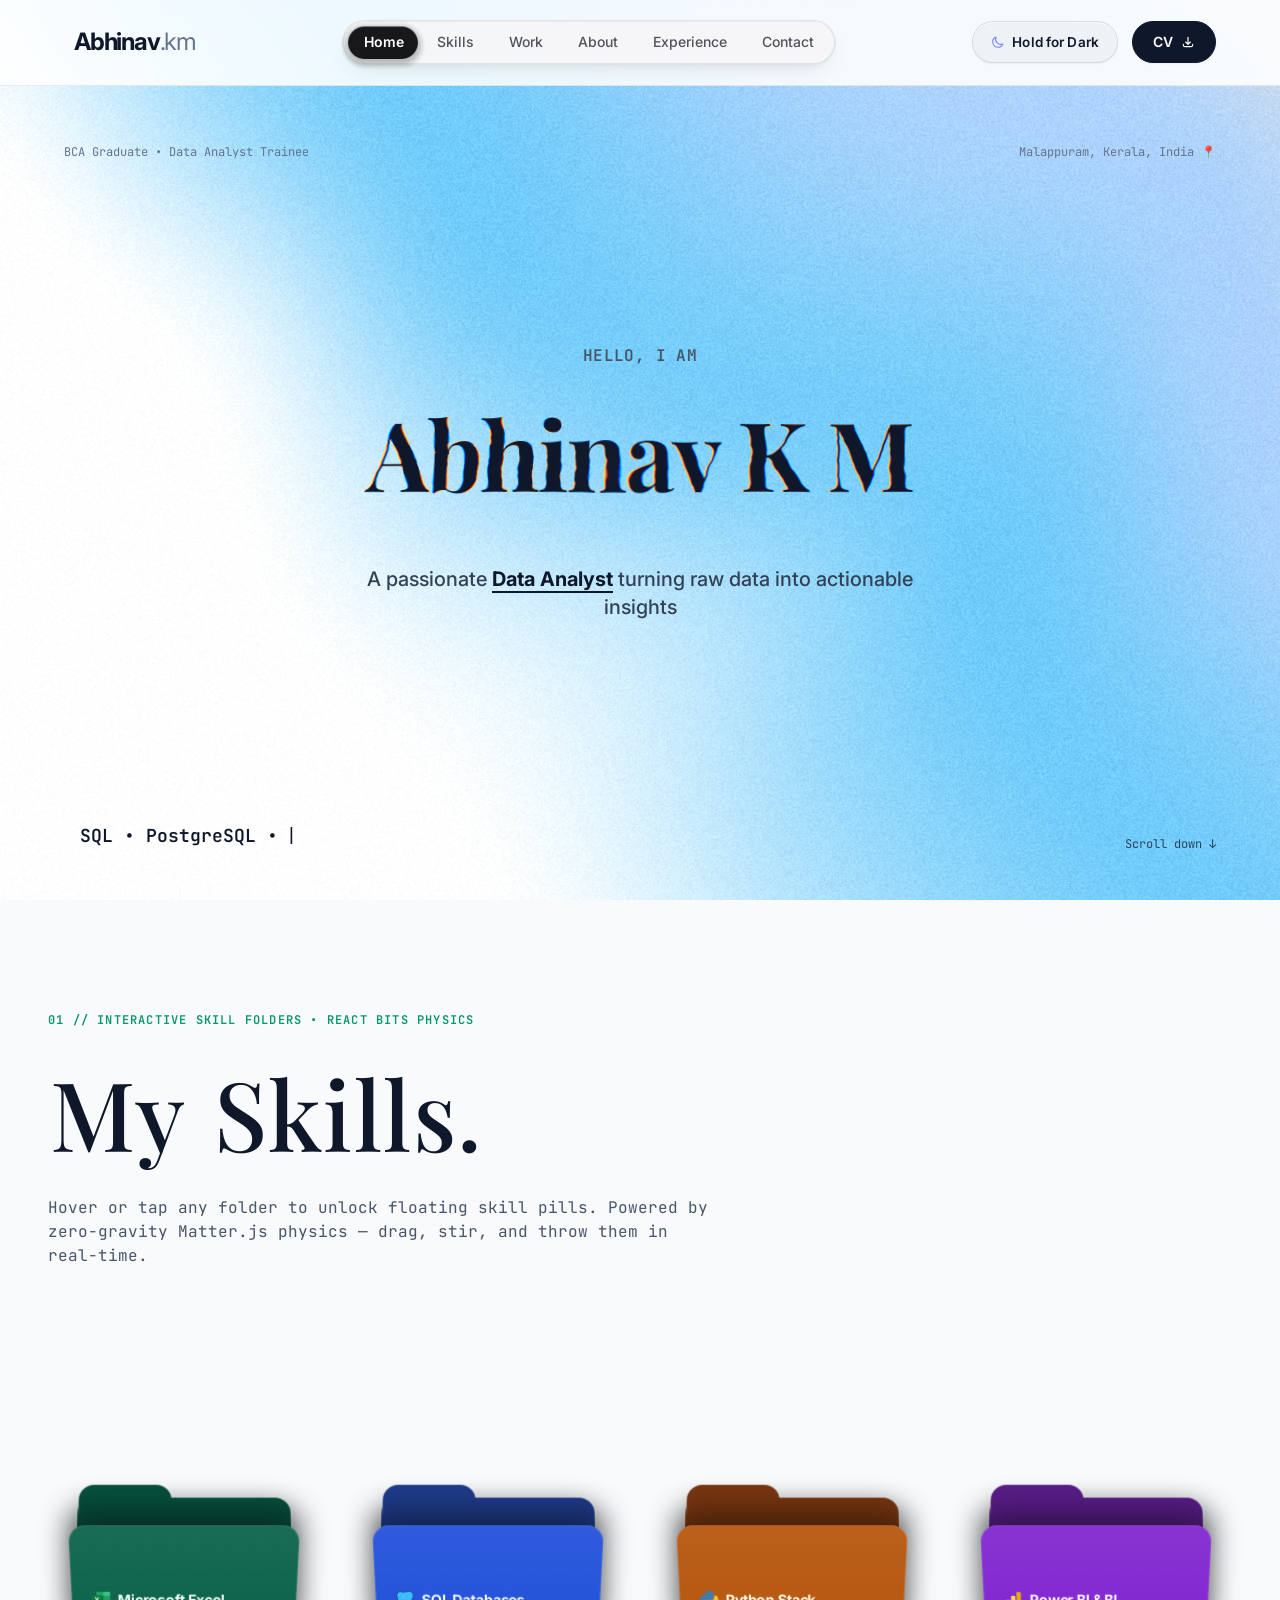
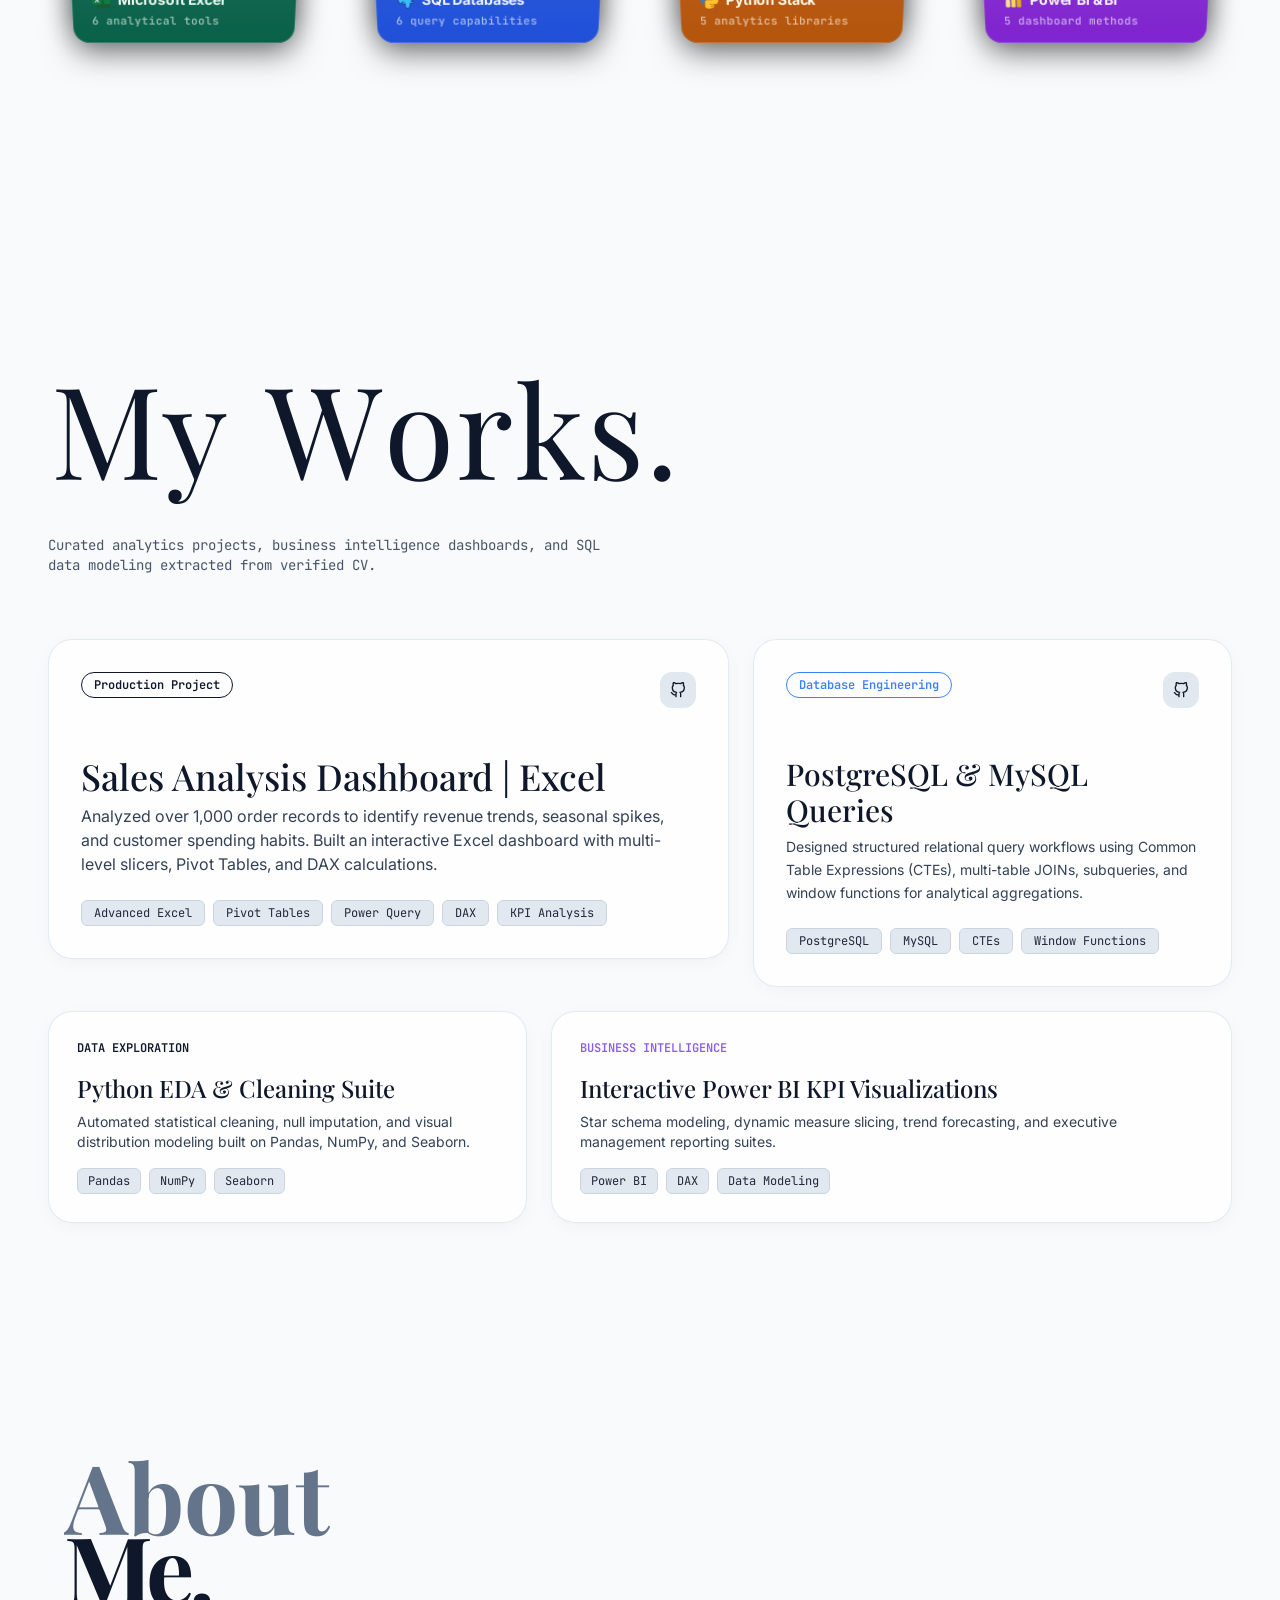
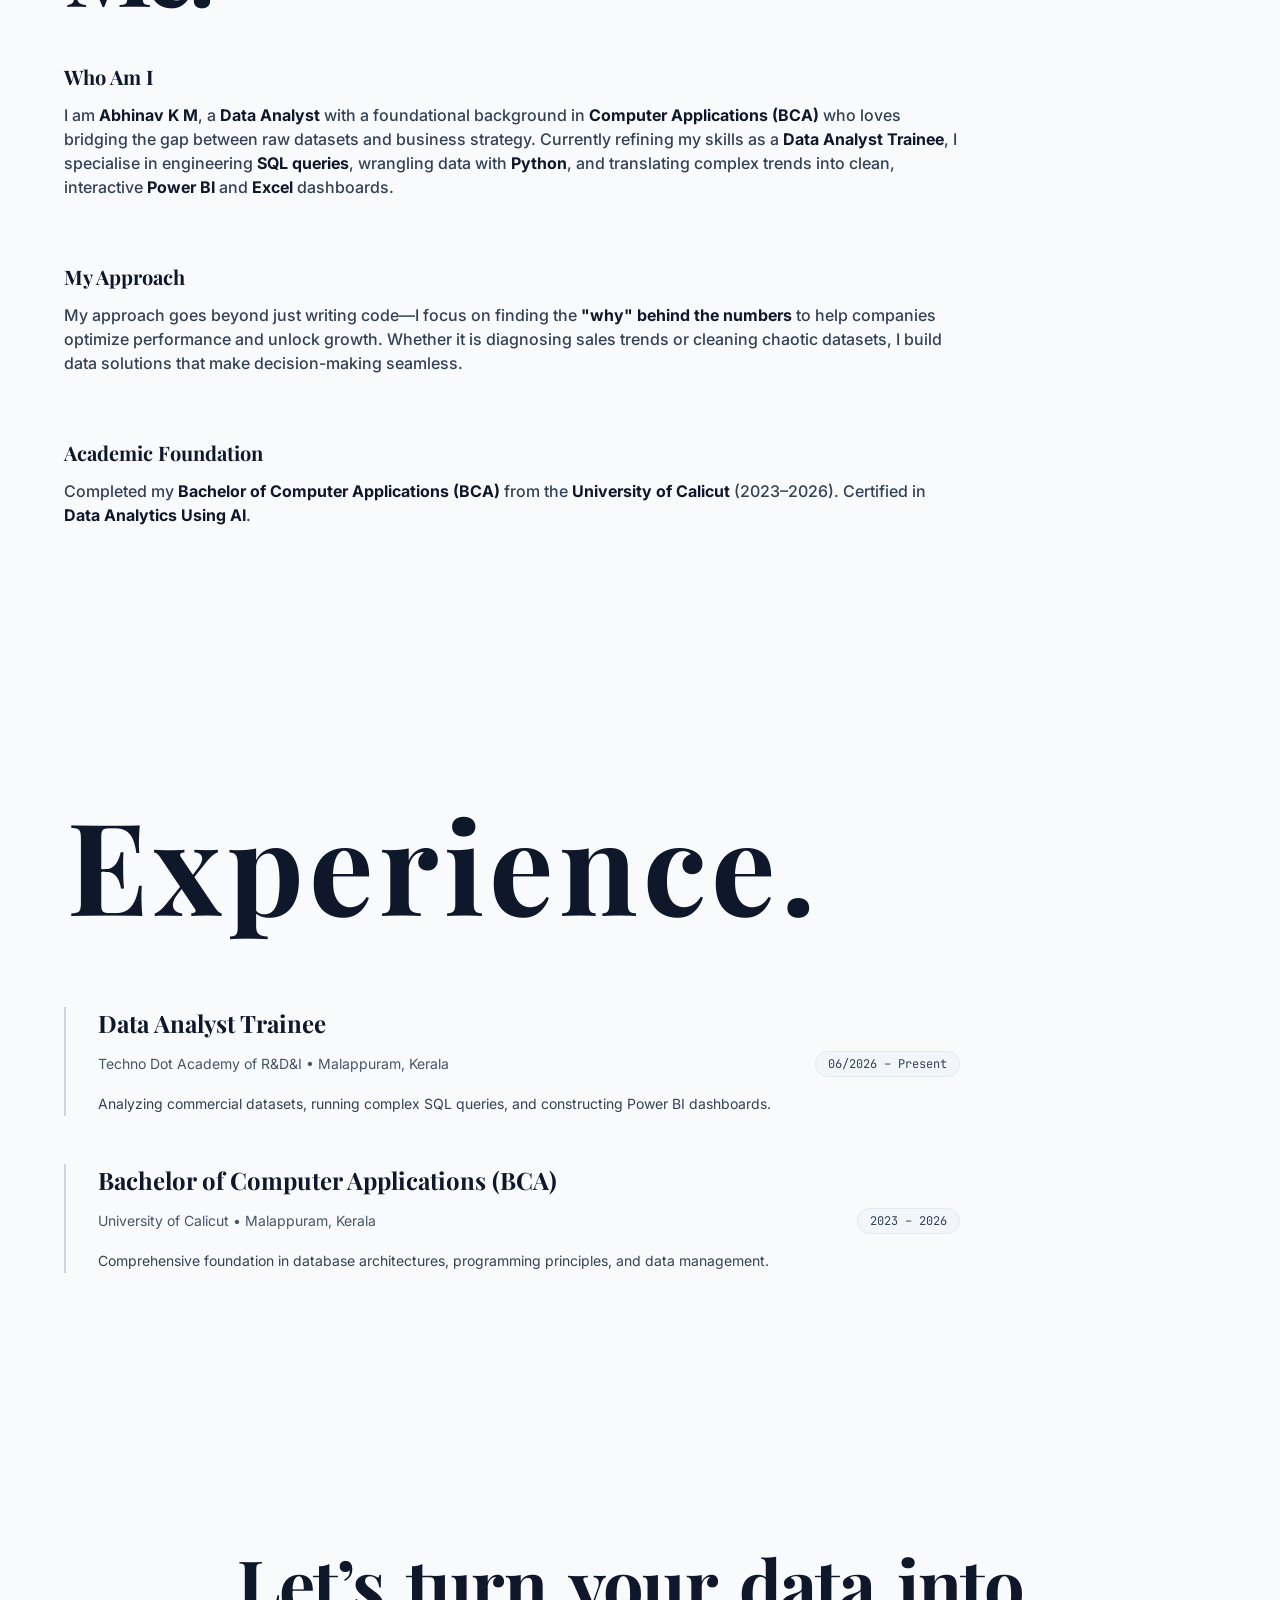
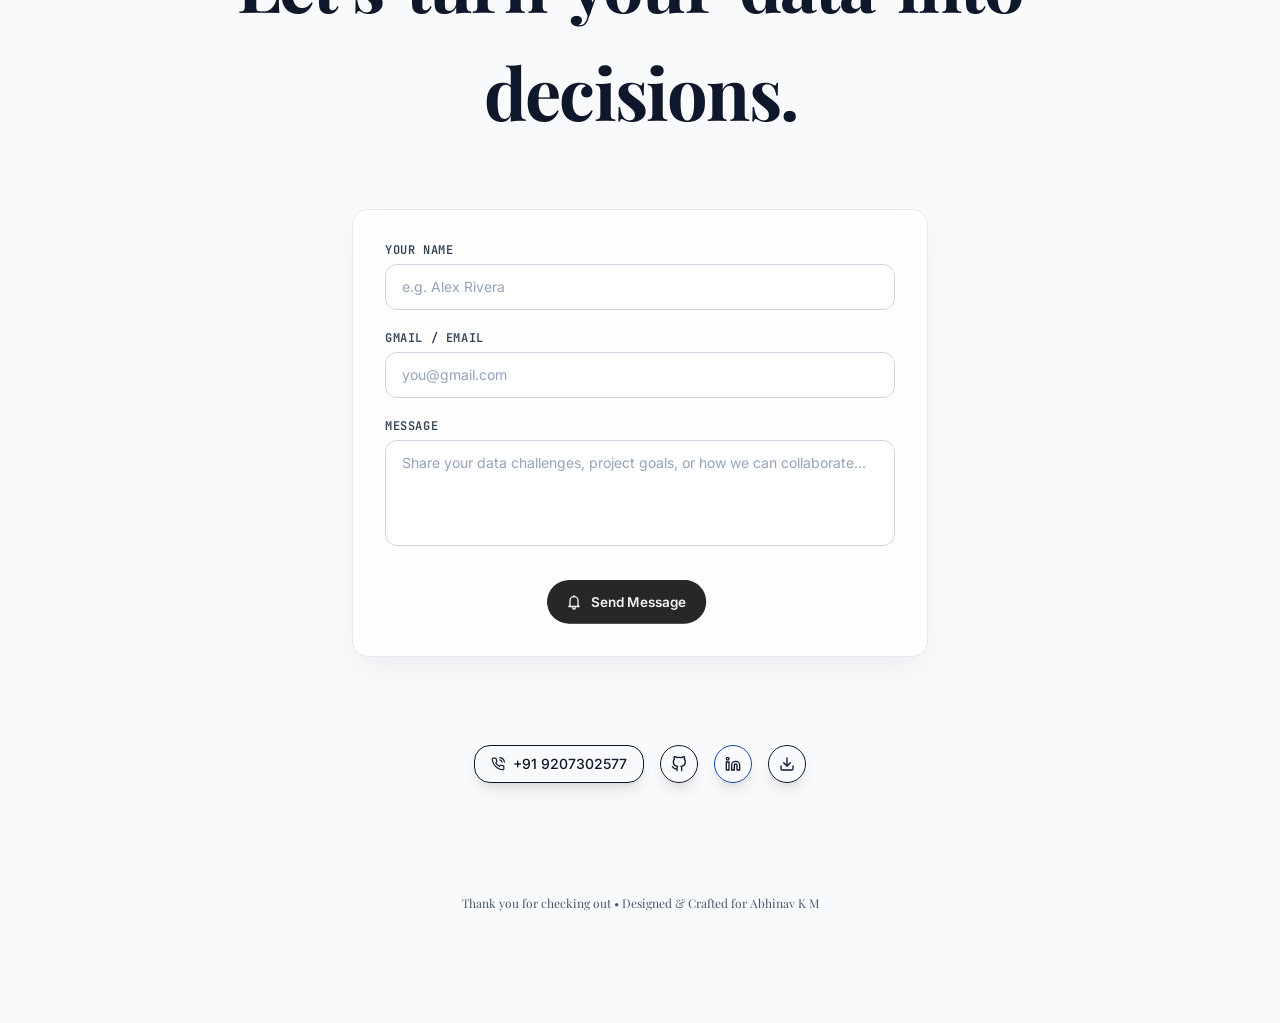
==== index.html @ 8acc5e9e "Integrate React Bits BellToggle into contact form with 'Send Message' and 'Sent Successfully!' state" ====
<!DOCTYPE html>
<html lang="en" class="scroll-smooth">
<head>
  <meta charset="UTF-8">
  <meta name="viewport" content="width=device-width, initial-scale=1.0, maximum-scale=5.0">
  <title>Abhinav K M – Data Analyst Portfolio</title>
  <meta name="description" content="Hi, I'm Abhinav K M, a professional Data Analyst specializing in Excel, SQL, PostgreSQL, Python, Pandas, NumPy, and Power BI dashboards. Explore my verified projects, analytical methodology, and business intelligence portfolio.">
  <meta name="author" content="Abhinav K M">

  <!-- Open Graph -->
  <meta property="og:type" content="profile">
  <meta property="og:title" content="Abhinav K M – Data Analyst Portfolio">
  <meta property="og:description" content="Motivated BCA graduate & Data Analyst Trainee turning raw datasets into actionable business intelligence.">
  <meta property="og:url" content="https://linkedin.com/in/abhinav-k-m">

  <!-- Google Fonts (Online Backup) -->
  <link rel="preconnect" href="https://fonts.googleapis.com">
  <link rel="preconnect" href="https://fonts.gstatic.com" crossorigin>
  <link href="https://fonts.googleapis.com/css2?family=Inter:wght@300;400;500;600;700;800&family=JetBrains+Mono:wght@400;500;600&family=Playfair+Display:ital,wght@0,400;0,500;0,600;0,700;0,900;1,400;1,600&display=swap" rel="stylesheet">

  <!-- 1. Offline Standalone Tailwind CSS v2.2.19 (Local & Instant) -->
  <link rel="stylesheet" href="assets/css/tailwind.min.css">
  <link rel="stylesheet" href="assets/css/gooey-nav.css">
  <link rel="stylesheet" href="assets/css/warp-text.css">
  <link rel="stylesheet" href="assets/css/staggered-text.css">
  <link rel="stylesheet" href="assets/css/glow-cursor.css">
  <link rel="stylesheet" href="assets/css/grainient.css">
  <link rel="stylesheet" href="assets/css/liquid-chrome.css">
  <link rel="stylesheet" href="assets/css/bell-toggle.css">
  <link rel="stylesheet" href="assets/css/hold-button.css">

  <!-- React Bits Components (Offline & Local) -->
  <script src="assets/js/matter.min.js"></script>
  <script src="assets/js/folder-float.js" defer></script>
  <script src="assets/js/gooey-nav.js" defer></script>
  <script src="assets/js/warp-text.js" defer></script>
  <script src="assets/js/staggered-text.js" defer></script>
  <script src="assets/js/glow-cursor.js" defer></script>
  <script src="assets/js/grainient.js" defer></script>
  <script src="assets/js/liquid-chrome.js" defer></script>
  <script src="assets/js/bell-toggle.js" defer></script>
  <script src="assets/js/hold-button.js" defer></script>

  <!-- Instant Theme Detection Script (Prevents Theme Flash) -->
  <script>
    (function() {
      try {
        var saved = localStorage.getItem('portfolio-theme');
        var theme = saved || (window.matchMedia('(prefers-color-scheme: dark)').matches ? 'dark' : 'light');
        document.documentElement.classList.add(theme);
      } catch (e) {
        document.documentElement.classList.add('dark');
      }
    })();
  </script>

  <!-- 2. Self-Contained Complete Theme Stylesheet (Offline & CDN independent) -->
  <style>
    /* Reset & Reference Base */
    *, ::before, ::after {
      box-sizing: border-box;
      border-width: 0;
      border-style: solid;
      border-color: currentColor;
    }
    html {
      scroll-behavior: smooth;
      -webkit-text-size-adjust: 100%;
    }
    body {
      font-family: 'Inter', -apple-system, BlinkMacSystemFont, "Segoe UI", Roboto, Helvetica, Arial, sans-serif;
      margin: 0;
      padding: 0;
      overflow-x: hidden;
      cursor: default;
      transition: background-color 0.35s ease, color 0.35s ease;
    }

    /* Font Families */
    .font-serif {
      font-family: 'Playfair Display', Georgia, Cambria, 'Times New Roman', Times, serif !important;
    }
    .font-sans {
      font-family: 'Inter', -apple-system, BlinkMacSystemFont, "Segoe UI", Roboto, sans-serif !important;
    }
    .font-mono {
      font-family: 'JetBrains Mono', 'IBM Plex Mono', Consolas, Monaco, monospace !important;
    }

    /* Rounded shapes matching reference */
    .rounded-3xl { border-radius: 1.5rem !important; }
    .rounded-4xl { border-radius: 2.5rem !important; }
    .rounded-b-3xl { border-bottom-left-radius: 1.5rem !important; border-bottom-right-radius: 1.5rem !important; }
    .rounded-b-4xl { border-bottom-left-radius: 2.5rem !important; border-bottom-right-radius: 2.5rem !important; }

    /* ========================================================================= */
    /* THEME SYSTEM: LIGHT & DARK MODES WITH OPTIMIZED TYPOGRAPHY                */
    /* ========================================================================= */

    /* ------------------------------------------------------------------------- */
    /* LIGHT MODE STYLES                                                         */
    /* ------------------------------------------------------------------------- */
    html.light body {
      background-color: #f8fafc !important;
      color: #0f172a !important;
    }

    html.light #navbar {
      background-color: rgba(255, 255, 255, 0.88) !important;
      border-bottom: 1px solid rgba(0, 0, 0, 0.08) !important;
      color: #0f172a !important;
    }
    html.light .brand-text { color: #0f172a !important; }
    html.light .brand-sub { color: #64748b !important; }

    html.light .cv-btn {
      background-color: #0f172a !important;
      color: #ffffff !important;
      border: 1px solid #0f172a !important;
    }
    html.light .cv-btn:hover {
      background-color: #1e293b !important;
    }

    /* Hero Light */
    html.light #hero {
      background-color: transparent !important;
      color: #0f172a !important;
    }
    html.light #hero .hero-tag {
      color: #64748b !important;
    }
    html.light #hero .hero-intro {
      color: #475569 !important;
    }
    html.light #hero .hero-sub {
      color: #334155 !important;
    }
    html.light #hero .hero-sub .highlight {
      color: #0f172a !important;
      border-color: #0f172a !important;
    }
    html.light #hero .hero-bottom {
      color: #0f172a !important;
    }
    html.light #hero .hero-fade {
      display: none !important;
    }

    /* My Skills Light */
    html.light #myskills {
      background-color: transparent !important;
      border-color: transparent !important;
      color: #0f172a !important;
    }
    html.light #myskills h2 {
      color: #0f172a !important;
    }
    html.light #myskills .section-desc {
      color: #475569 !important;
    }
    html.light #myskills .skill-tag {
      color: #059669 !important;
    }

    /* Projects / My Works Light */
    html.light #projects {
      background-color: transparent !important;
      color: #0f172a !important;
    }
    html.light #projects h2 {
      color: #0f172a !important;
    }
    html.light #projects .section-desc {
      color: #475569 !important;
    }
    html.light #projects .bento-card {
      background-color: rgba(255, 255, 255, 0.78) !important;
      border: 1px solid rgba(226, 232, 240, 0.9) !important;
      box-shadow: 0 4px 20px -4px rgba(0, 0, 0, 0.05) !important;
    }
    html.light #projects .bento-card:hover {
      border-color: #cbd5e1 !important;
      box-shadow: 0 10px 30px -8px rgba(0, 0, 0, 0.08) !important;
    }
    html.light #projects .bento-title {
      color: #0f172a !important;
    }
    html.light #projects .bento-desc {
      color: #334155 !important;
    }
    html.light #projects .bento-tag {
      background-color: #e2e8f0 !important;
      color: #1e293b !important;
      border: 1px solid #cbd5e1 !important;
    }
    html.light #projects .bento-icon-btn {
      background-color: #e2e8f0 !important;
      color: #0f172a !important;
    }
    html.light #projects .bento-icon-btn:hover {
      background-color: #cbd5e1 !important;
    }
    html.light #projects .bento-icon-btn svg {
      color: #0f172a !important;
    }

    /* About Me Light */
    html.light #profile {
      background-color: transparent !important;
      color: #0f172a !important;
      border: none !important;
      box-shadow: none !important;
    }
    html.light #profile .about-faint {
      color: #64748b !important;
    }
    html.light #profile .about-bold {
      color: #0f172a !important;
    }
    html.light #profile .about-subhead {
      color: #0f172a !important;
    }
    html.light #profile .about-body {
      color: #334155 !important;
    }
    html.light #profile .about-body .highlight-bold {
      color: #0f172a !important;
    }

    /* Experience Light */
    html.light #experience {
      background-color: transparent !important;
      color: #0f172a !important;
    }
    html.light #experience h2 {
      color: #0f172a !important;
    }
    html.light #experience .timeline-item {
      border-left-color: #cbd5e1 !important;
    }
    html.light #experience .role-title {
      color: #0f172a !important;
    }
    html.light #experience .company-text {
      color: #475569 !important;
    }
    html.light #experience .date-pill {
      background-color: rgba(241, 245, 249, 0.85) !important;
      color: #334155 !important;
      border: 1px solid #e2e8f0 !important;
    }
    html.light #experience .exp-desc {
      color: #334155 !important;
    }

    /* Contact Light */
    html.light #contact {
      background-color: transparent !important;
      border: none !important;
      color: #0f172a !important;
    }
    html.light #contact h2 {
      color: #0f172a !important;
    }
    html.light #contact p {
      color: #475569 !important;
    }
    html.light #contact a {
      color: #0f172a !important;
    }

    /* ------------------------------------------------------------------------- */
    /* DARK MODE STYLES                                                          */
    /* ------------------------------------------------------------------------- */
    html.dark body {
      background-color: #050908 !important;
      color: #f8fafc !important;
    }

    html.dark #navbar {
      background-color: rgba(6, 9, 8, 0.88) !important;
      border-bottom: 1px solid rgba(255, 255, 255, 0.08) !important;
      color: #ffffff !important;
    }
    html.dark .brand-text { color: #ffffff !important; }
    html.dark .brand-sub { color: #94a3b8 !important; }

    html.dark .cv-btn {
      background-color: rgba(255, 255, 255, 0.08) !important;
      border: 1px solid rgba(255, 255, 255, 0.15) !important;
      color: #ffffff !important;
    }
    html.dark .cv-btn:hover {
      background-color: rgba(255, 255, 255, 0.16) !important;
      border-color: rgba(255, 255, 255, 0.25) !important;
    }

    /* Hero Dark */
    html.dark #hero {
      background-color: transparent !important;
      color: #ffffff !important;
    }
    html.dark #hero .hero-tag {
      color: #94a3b8 !important;
    }
    html.dark #hero .hero-intro {
      color: #94a3b8 !important;
    }
    html.dark #hero .hero-sub {
      color: #cbd5e1 !important;
    }
    html.dark #hero .hero-sub .highlight {
      color: #ffffff !important;
      border-color: #ffffff !important;
    }
    html.dark #hero .hero-bottom {
      color: #f1f5f9 !important;
    }
    html.dark #hero .hero-fade {
      display: none !important;
    }

    /* My Skills Dark */
    html.dark #myskills {
      background-color: transparent !important;
      border-color: transparent !important;
      color: #ffffff !important;
    }
    html.dark #myskills h2 {
      color: #ffffff !important;
    }
    html.dark #myskills .section-desc {
      color: #94a3b8 !important;
    }
    html.dark #myskills .skill-tag {
      color: #34d399 !important;
    }

    /* Projects / My Works Dark */
    html.dark #projects {
      background-color: transparent !important;
      color: #ffffff !important;
    }
    html.dark #projects h2 {
      color: #ffffff !important;
    }
    html.dark #projects .section-desc {
      color: #94a3b8 !important;
    }
    html.dark #projects .bento-card {
      background-color: rgba(17, 22, 20, 0.78) !important;
      border: 1px solid rgba(255, 255, 255, 0.08) !important;
      box-shadow: none !important;
    }
    html.dark #projects .bento-card:hover {
      border-color: rgba(255, 255, 255, 0.18) !important;
    }
    html.dark #projects .bento-title {
      color: #ffffff !important;
    }
    html.dark #projects .bento-desc {
      color: #cbd5e1 !important;
    }
    html.dark #projects .bento-tag {
      background-color: #1b2220 !important;
      color: #e2e8f0 !important;
      border: 1px solid rgba(255, 255, 255, 0.06) !important;
    }
    html.dark #projects .bento-icon-btn {
      background-color: rgba(255, 255, 255, 0.1) !important;
      color: #ffffff !important;
    }
    html.dark #projects .bento-icon-btn:hover {
      background-color: rgba(255, 255, 255, 0.2) !important;
    }
    html.dark #projects .bento-icon-btn svg {
      color: #ffffff !important;
    }

    /* About Me Dark */
    html.dark #profile {
      background-color: transparent !important;
      color: #ffffff !important;
      border: none !important;
      box-shadow: none !important;
    }
    html.dark #profile .about-faint {
      color: #64748b !important;
    }
    html.dark #profile .about-bold {
      color: #f8fafc !important;
    }
    html.dark #profile .about-subhead {
      color: #ffffff !important;
    }
    html.dark #profile .about-body {
      color: #cbd5e1 !important;
    }
    html.dark #profile .about-body .highlight-bold {
      color: #ffffff !important;
    }

    /* Experience Dark */
    html.dark #experience {
      background-color: transparent !important;
      color: #ffffff !important;
    }
    html.dark #experience h2 {
      color: #f8fafc !important;
    }
    html.dark #experience .timeline-item {
      border-left-color: #27272a !important;
    }
    html.dark #experience .role-title {
      color: #ffffff !important;
    }
    html.dark #experience .company-text {
      color: #94a3b8 !important;
    }
    html.dark #experience .date-pill {
      background-color: rgba(20, 26, 24, 0.85) !important;
      color: #cbd5e1 !important;
      border: 1px solid rgba(255, 255, 255, 0.08) !important;
    }
    html.dark #experience .exp-desc {
      color: #cbd5e1 !important;
    }

    /* Contact Dark */
    html.dark #contact {
      background-color: transparent !important;
      border: none !important;
      color: #ffffff !important;
    }

    /* Touch fallback: show regular pointer */
    @media (pointer: coarse) {
      body {
        cursor: auto !important;
      }
      .custom-cursor, .custom-cursor-dot {
        display: none !important;
      }
    }

    /* Fixed Navigation */
    /* Fixed Navigation Base */
    #navbar {
      backdrop-filter: blur(14px);
      -webkit-backdrop-filter: blur(14px);
      transition: background-color 0.3s ease, border-color 0.3s ease, color 0.3s ease;
    }

    /* Grain texture overlay */
    .grain-overlay {
      background-image: url("data:image/svg+xml,%3Csvg viewBox='0 0 200 200' xmlns='http://www.w3.org/2000/svg'%3E%3Cfilter id='noiseFilter'%3E%3CfeTurbulence type='fractalNoise' baseFrequency='0.8' numOctaves='3' stitchTiles='stitch'/%3E%3C/filter%3E%3Crect width='100%25' height='100%25' filter='url(%23noiseFilter)' opacity='0.05'/%3E%3C/filter%3E%3C/svg%3E");
    }

    /* Reference Flicker Animation */
    @keyframes flicker {
      0% { opacity: 1; }
      2% { opacity: 0.2; }
      3% { opacity: 1; }
      6% { opacity: 0.5; }
      7% { opacity: 1; }
      9% { opacity: 0.1; }
      10% { opacity: 1; }
      11% { opacity: 0.3; }
      14% { opacity: 1; }
      20% { opacity: 0.6; }
      25% { opacity: 1; }
      30% { opacity: 0.2; }
      31% { opacity: 1; }
      40% { opacity: 0.4; }
      41% { opacity: 1; }
      60% { opacity: 0.3; }
      61% { opacity: 1; }
      65% { opacity: 0.8; }
      70% { opacity: 1; }
      80% { opacity: 0.5; }
      81% { opacity: 1; }
      90% { opacity: 0.2; }
      91% { opacity: 1; }
      100% { opacity: 1; }
    }
    .flicker {
      animation: flicker 4.5s infinite;
    }

    /* Scroll reveal transitions */
    .reveal-item {
      opacity: 0;
      transform: translateY(30px);
      transition: opacity 0.7s cubic-bezier(0.16, 1, 0.3, 1), transform 0.7s cubic-bezier(0.16, 1, 0.3, 1);
    }
    .reveal-item.revealed {
      opacity: 1;
      transform: translateY(0);
    }

    /* Hide scrollbar */
    .hide-scrollbar::-webkit-scrollbar {
      display: none;
    }
    .hide-scrollbar {
      -ms-overflow-style: none;
      scrollbar-width: none;
    }

    /* ========================================================================= */
    /* REACT BITS FOLDERFLOAT COMPONENT STYLES                                   */
    /* ========================================================================= */
    .folder-float {
      --ff-w: 220px;
      --ff-h: 154px;
      --ff-r: 16px;
      --ff-tab: 15px;
      --ff-back: #1c1917;
      --ff-front: #292524;
      --ff-paper: #f5f5f4;
      --ff-item: #fafaf9;
      --ff-item-ink: #0c0a09;
      --ff-label: #f5f5f4;
      --ff-spread: 190px;
      --ff-lift: 30px;
      --ff-angle: 34deg;
      --ff-rest: 16deg;
      --ff-open: 520ms;
      --ff-close: 312ms;
      --ff-stagger: 45ms;
      --ff-n: 6;
      --ff-spring: cubic-bezier(0.34, 1.57, 0.64, 1);
      --ff-ease-out: cubic-bezier(0.23, 1, 0.32, 1);

      position: relative;
      display: inline-block;
      width: var(--ff-w);
      padding-top: var(--ff-tab);
      font-family: inherit;
      font-size: 13px;
      font-weight: 500;
      line-height: 1;
      user-select: none;
    }

    .folder-float__folder {
      position: relative;
      width: var(--ff-w);
      height: var(--ff-h);
    }

    .folder-float__back {
      position: absolute;
      inset: 0;
      z-index: 0;
      border-radius: var(--ff-r);
      background: var(--ff-back);
      border: 1px solid rgba(255, 255, 255, 0.08);
      transform: perspective(600px) rotateX(8deg);
      transform-origin: 50% 100%;
      box-shadow: 0 10px 30px rgba(0, 0, 0, 0.5);
    }

    .folder-float__back::before {
      content: '';
      position: absolute;
      top: calc(-1 * var(--ff-tab));
      left: 0;
      width: 44%;
      height: calc(var(--ff-tab) + var(--ff-r));
      border-radius: var(--ff-r) var(--ff-r) 0 0;
      background: inherit;
      border-top: 1px solid rgba(255, 255, 255, 0.12);
      border-left: 1px solid rgba(255, 255, 255, 0.12);
    }

    .folder-float__paper {
      position: absolute;
      top: 10%;
      z-index: 1;
      right: 8%;
      left: 8%;
      height: 50%;
      border-radius: 6px;
      background: var(--ff-paper);
      opacity: 0;
      transform: translateY(10px);
      transition:
        transform var(--ff-close) var(--ff-ease-out),
        opacity var(--ff-close) ease;
      box-shadow: 0 2px 8px rgba(0, 0, 0, 0.25);
    }

    .folder-float__front {
      position: absolute;
      right: 0;
      bottom: 0;
      left: 0;
      z-index: 2;
      display: flex;
      flex-direction: column;
      justify-content: flex-end;
      gap: 6px;
      height: 76%;
      padding: 16px 18px;
      box-sizing: border-box;
      border-radius: var(--ff-r);
      background: linear-gradient(180deg, rgba(255, 255, 255, 0.08), rgba(255, 255, 255, 0.01)), var(--ff-front);
      color: var(--ff-label);
      border: 1px solid rgba(255, 255, 255, 0.12);
      box-shadow: 0 -12px 28px rgba(0, 0, 0, 0.45);
      transform: perspective(600px) rotateX(calc(-1 * var(--ff-rest)));
      transform-origin: 50% 100%;
      transition: transform var(--ff-open) var(--ff-ease-out);
    }

    .folder-float__label {
      font-size: 14px;
      font-weight: 700;
      letter-spacing: -0.01em;
      display: flex;
      align-items: center;
      gap: 6px;
    }

    .folder-float__sub {
      font-size: 11px;
      opacity: 0.65;
      font-family: 'JetBrains Mono', monospace;
    }

    .folder-float__trigger {
      position: absolute;
      right: 0;
      bottom: 0;
      left: 0;
      z-index: 3;
      height: 76%;
      margin: 0;
      padding: 0;
      border: 0;
      border-radius: var(--ff-r);
      background: transparent;
      cursor: pointer;
      outline: none;
      -webkit-tap-highlight-color: transparent;
    }

    .folder-float[data-open] .folder-float__front {
      transform: perspective(600px) rotateX(calc(-1 * var(--ff-angle)));
      border-color: rgba(255, 255, 255, 0.22);
    }

    .folder-float[data-open] .folder-float__paper {
      opacity: 1;
      transform: translateY(0);
      transition:
        transform var(--ff-open) var(--ff-ease-out),
        opacity 200ms ease;
    }

    .folder-float__items {
      position: absolute;
      top: var(--ff-tab);
      left: 50%;
      z-index: 20;
      width: 0;
      height: 0;
    }

    .folder-float[data-open] .folder-float__items::before {
      content: '';
      position: absolute;
      top: calc(-1 * (var(--ff-lift) + 140px));
      left: calc(-1 * (var(--ff-spread) + 100px));
      width: calc(2 * var(--ff-spread) + 200px);
      height: calc(var(--ff-lift) + 140px);
    }

    .folder-float__item {
      position: absolute;
      top: 0;
      left: 50%;
      margin: 0;
      padding: 0 16px;
      height: 36px;
      border: 1px solid rgba(255, 255, 255, 0.2);
      border-radius: 18px;
      background: var(--ff-item);
      color: var(--ff-item-ink);
      font-family: 'JetBrains Mono', monospace;
      font-size: 12px;
      font-weight: 600;
      white-space: nowrap;
      box-shadow: 0 8px 20px rgba(0, 0, 0, 0.35);
      cursor: pointer;
      outline: none;
      opacity: 0;
      transform: translate(-50%, 44px) scale(0.6);
      transform-origin: 50% 50%;
      pointer-events: none;
      -webkit-tap-highlight-color: transparent;
      transition:
        transform var(--ff-close) var(--ff-ease-out) calc((var(--ff-n) - 1 - var(--i)) * var(--ff-stagger) * 0.5),
        opacity 160ms ease calc((var(--ff-n) - 1 - var(--i)) * var(--ff-stagger) * 0.5 + var(--ff-close) * 0.45),
        scale 160ms var(--ff-ease-out);
    }

    .folder-float[data-open] .folder-float__item {
      opacity: 1;
      transform: translate(calc(-50% + var(--x, 0px)), var(--y, 0px)) rotate(var(--r, 0deg)) scale(1);
      pointer-events: auto;
      transition:
        transform var(--ff-open) var(--ff-spring) calc(var(--i) * var(--ff-stagger)),
        opacity 160ms ease calc(var(--i) * var(--ff-stagger)),
        scale 160ms var(--ff-ease-out);
    }

    .folder-float[data-live] .folder-float__item {
      cursor: grab;
      transition: scale 160ms var(--ff-ease-out);
    }

    .folder-float__item[data-drag] {
      cursor: grabbing !important;
      box-shadow: 0 14px 28px rgba(0, 0, 0, 0.5);
      scale: 1.05;
      z-index: 50;
    }

    @media (hover: hover) and (pointer: fine) {
      .folder-float[data-open] .folder-float__item:hover {
        scale: 1.08;
      }
    }

    .folder-float[data-open] .folder-float__item:active {
      scale: 0.96;
    }

    .folder-float__item[data-pop] {
      animation: folder-float-pop 320ms var(--ff-ease-out);
    }

    .folder-float__drift {
      display: block;
      animation: folder-float-drift 3.2s ease-in-out infinite;
      animation-delay: calc(var(--i) * -0.7s);
      animation-play-state: paused;
    }

    .folder-float[data-open] .folder-float__drift {
      animation-play-state: running;
    }

    .folder-float[data-physics] .folder-float__drift,
    .folder-float[data-live] .folder-float__drift {
      animation: none;
    }

    @keyframes folder-float-drift {
      0%, 100% { transform: translateY(0); }
      50% { transform: translateY(-4px); }
    }

    @keyframes folder-float-pop {
      30% { transform: scale(1.15); }
      100% { transform: scale(1); }
    }

    @media (prefers-reduced-motion: reduce) {
      .folder-float__front,
      .folder-float__paper {
        transition: opacity 200ms ease;
      }
      .folder-float[data-open] .folder-float__front {
        transform: perspective(600px) rotateX(calc(-1 * var(--ff-rest)));
      }
      .folder-float__paper {
        transform: none !important;
      }
      .folder-float__item {
        transition: opacity 200ms ease;
      }
      .folder-float[data-open] .folder-float__item {
        transition: opacity 200ms ease calc(var(--i) * var(--ff-stagger));
      }
      .folder-float__drift {
        animation: none;
      }
    }
  </style>
</head>
<body class="selection:bg-white selection:text-black">

  <!-- ========================================================================= -->
  <!-- REACT BITS GRAINIENT COMPONENT (Overall Website Background)               -->
  <!-- Docs: https://reactbits.dev/components/grainient                          -->
  <!-- ========================================================================= -->
  <div id="grainient-bg" class="grainient-fixed" aria-hidden="true">
    <canvas class="grainient-canvas"></canvas>
  </div>

  <!-- ========================================================================= -->
  <!-- 1. REACT BITS GLOW CURSOR (WebGL2 Real-time Fluid Light Trails)           -->
  <!-- Docs: https://pro.reactbits.dev/docs/components/glow-cursor               -->
  <!-- ========================================================================= -->
  <div id="glow-cursor-container" class="glow-cursor-fixed" aria-hidden="true">
    <canvas class="glow-cursor__canvas"></canvas>
  </div>

  <!-- ========================================================================= -->
  <!-- 2. MINIMAL FIXED NAVIGATION (React Bits GooeyNav WebGL2 Liquid Navigation)-->
  <!-- ========================================================================= -->
  <header id="navbar" class="fixed top-0 left-0 w-full flex justify-between items-center py-4 sm:py-4.5 md:py-5 px-6 sm:px-10 md:px-16 z-40 select-none">
    <!-- Brand / Home link -->
    <a href="#hero" class="text-lg sm:text-xl md:text-2xl tracking-tighter font-bold px-2.5 py-1.5 flex items-center">
      <span class="brand-text">Abhinav</span><span class="brand-sub font-normal">.km</span>
    </a>

    <!-- React Bits GooeyNav Interactive Liquid Navigation -->
    <div id="gooey-nav-root" class="flex justify-center flex-1 max-w-2xl px-2"></div>

    <!-- Right Controls: Theme Toggle & CV Action Link -->
    <div class="flex items-center gap-2 sm:gap-3.5">
      <!-- React Bits HoldButton Theme Controller Root -->
      <div id="theme-hold-root" class="flex items-center"></div>

      <!-- CV Action Link -->
      <a href="https://drive.google.com/file/d/1OkKjk7z9MdCexpCY57LlAkbwtGp0alJ0/view?usp=sharing" target="_blank" rel="noopener noreferrer" class="cv-btn hidden sm:inline-flex items-center gap-2 px-5 py-2.5 rounded-full text-xs sm:text-sm font-semibold shadow-sm">
        <span>CV</span>
        <svg class="w-3.5 h-3.5" fill="none" stroke="currentColor" viewBox="0 0 24 24"><path stroke-linecap="round" stroke-linejoin="round" stroke-width="2" d="M4 16v1a3 3 0 003 3h10a3 3 0 003-3v-1m-4-4l-4 4m0 0l-4-4m4 4V4"/></svg>
      </a>
    </div>
  </header>

  <main class="w-full">

    <!-- ========================================================================= -->
    <!-- 3. HERO SECTION (With React Bits Grainient Fluid Background)             -->
    <!-- ========================================================================= -->
    <section id="hero" class="w-full min-h-screen pt-36 sm:pt-32 md:pt-36 pb-12 px-6 sm:px-10 md:px-16 flex flex-col justify-between items-start relative select-none overflow-hidden bg-transparent">
      
      <!-- Soft Grain Texture Overlay for tactile finish -->
      <div class="grain-overlay absolute inset-0 pointer-events-none z-[1] opacity-40"></div>
      <div class="hero-fade absolute inset-0 pointer-events-none z-[2]"></div>

      <!-- Top Tag -->
      <div class="hero-tag w-full flex justify-between items-center text-xs font-mono relative z-10">
        <p>BCA Graduate &bull; Data Analyst Trainee</p>
        <p class="hidden sm:block">Malappuram, Kerala, India 📍</p>
      </div>

      <!-- Center Typography: Playfair Display Headline with React Bits WarpText -->
      <div class="w-full flex items-center justify-center my-auto py-8 sm:py-12 relative z-10">
        <div class="space-y-3 text-center max-w-5xl mx-auto w-full">
          <p class="hero-intro text-sm sm:text-base font-semibold tracking-wide uppercase font-mono">Hello, I am</p>
          
          <!-- Accessible semantic heading for search engines & screen readers -->
          <h1 class="sr-only">Abhinav K M</h1>

          <!-- React Bits WarpText WebGL Component with Lens Bulge & Click Ripples -->
          <div
            id="hero-warp-name"
            class="warp-text w-full mx-auto"
            style="height: clamp(110px, 16vw, 165px); max-width: 960px;"
            role="img"
            aria-label="Abhinav K M"
          >
            <span class="warp-text__fallback font-serif text-5xl sm:text-7xl md:text-8xl font-bold tracking-tight">
              Abhinav K M
            </span>
          </div>

          <p class="hero-sub text-base sm:text-xl font-medium pt-2 max-w-xl mx-auto leading-relaxed">
            A passionate <span class="highlight font-bold border-b-2">Data Analyst</span> turning raw data into actionable insights
          </p>
        </div>
      </div>

      <!-- Bottom Interactive Typewriter -->
      <div class="hero-bottom w-full flex justify-between items-end pt-4 relative z-10">
        <div class="h-8 flex items-center">
          <p class="text-sm sm:text-lg font-semibold font-mono flex items-center gap-2">
            <span class="inline-block w-2 h-2 rounded-full bg-emerald-500"></span>
            <span id="typewriter-text">SQL &bull; PostgreSQL &bull; Excel &bull; Power BI</span>
            <span class="font-normal">|</span>
          </p>
        </div>

        <div class="hidden md:flex items-center gap-3 text-xs font-mono opacity-75">
          <a href="#projects" class="hover:opacity-100 transition">Scroll down &darr;</a>
        </div>
      </div>
    </section>

    <!-- ========================================================================= -->
    <!-- 4. MY SKILLS INTERACTIVE SECTION (React Bits FolderFloat with Matter.js)   -->
    <!-- ========================================================================= -->
    <section id="myskills" class="px-4 sm:px-8 md:px-12 py-20 sm:py-28 space-y-12 sm:space-y-16 w-full relative overflow-hidden transition-colors duration-300">
      
      <!-- Section Title Header -->
      <div class="max-w-4xl space-y-3">
        <span class="skill-tag font-mono text-xs font-semibold uppercase tracking-widest block">
          01 // Interactive Skill Folders &bull; React Bits Physics
        </span>
        <h2 class="staggered-text font-serif text-5xl sm:text-7xl md:text-8xl font-medium tracking-tight"
            data-staggered-text="My Skills."
            data-segment-by="chars"
            data-direction="top"
            data-stagger-direction="forward"
            data-delay="40"
            data-duration="0.65"
            data-blur="true">
          My Skills.
        </h2>
        <p class="section-desc text-sm sm:text-base font-mono max-w-2xl leading-relaxed">
          Hover or tap any folder to unlock floating skill pills. Powered by zero-gravity Matter.js physics — drag, stir, and throw them in real-time.
        </p>
      </div>

      <!-- 4 FolderFloat Containers Grid with ample floating headroom -->
      <div class="grid grid-cols-1 sm:grid-cols-2 lg:grid-cols-4 gap-12 lg:gap-8 pt-36 pb-16 justify-items-center items-end">
        
        <!-- Folder 1: Microsoft Excel -->
        <div class="flex flex-col items-center">
          <div
            class="folder-float"
            data-folder-id="excel"
            data-trigger="hover"
            style="
              --ff-w: 220px;
              --ff-h: 152px;
              --ff-r: 16px;
              --ff-tab: 15px;
              --ff-back: #064e3b;
              --ff-front: #065f46;
              --ff-paper: #ecfdf5;
              --ff-item: #d1fae5;
              --ff-item-ink: #064e3b;
              --ff-label: #f0fdf4;
              --ff-spread: 180px;
              --ff-lift: 28px;
              --ff-angle: 34deg;
              --ff-rest: 16deg;
              --ff-open: 520ms;
              --ff-close: 312ms;
              --ff-stagger: 45ms;
              --ff-n: 6;
            "
          >
            <div class="folder-float__items">
              <!-- Dynamically mapped pills rendered via JS layout -->
            </div>
            <div class="folder-float__folder">
              <span class="folder-float__back" aria-hidden="true"></span>
              <span class="folder-float__paper" aria-hidden="true"></span>
              <span class="folder-float__front" aria-hidden="true">
                <span class="folder-float__label">
                  <svg class="w-5 h-5 flex-shrink-0" viewBox="0 0 32 32" fill="none" xmlns="http://www.w3.org/2000/svg" aria-hidden="true">
                    <path fill="#185c37" d="M19.581 15.35 8.512 13.4v14.409A1.19 1.19 0 0 0 9.705 29h19.1A1.19 1.19 0 0 0 30 27.809V22.5Z"/>
                    <path fill="#21a366" d="M19.581 3H9.705a1.19 1.19 0 0 0-1.193 1.191V9.5L19.581 16l5.861 1.95L30 16V9.5Z"/>
                    <path fill="#107c41" d="M8.512 9.5h11.069V16H8.512Z"/>
                    <path fill="#33c481" d="M28.806 3h-9.225v6.5H30V4.191A1.19 1.19 0 0 0 28.806 3"/>
                    <path fill="#107c41" d="M19.581 16H30v6.5H19.581Z"/>
                    <rect x="2" y="8.85" width="14.3" height="14.3" rx="1.5" fill="#107c41"/>
                    <path fill="#ffffff" d="m5.7 19.873 2.511-3.884-2.3-3.862h1.847L9.013 14.6c.116.234.2.408.238.524h.017q.123-.281.26-.546l1.342-2.447h1.7l-2.359 3.84 2.419 3.905h-1.809l-1.45-2.711A2.4 2.4 0 0 1 9.2 16.8h-.024a1.7 1.7 0 0 1-.168.351l-1.493 2.722Z"/>
                  </svg>
                  Microsoft Excel
                </span>
                <span class="folder-float__sub">6 analytical tools</span>
              </span>
              <button
                type="button"
                class="folder-float__trigger"
                aria-label="Microsoft Excel, 6 tools"
              ></button>
            </div>
          </div>
        </div>

        <!-- Folder 2: SQL Databases -->
        <div class="flex flex-col items-center">
          <div
            class="folder-float"
            data-folder-id="sql"
            data-trigger="hover"
            style="
              --ff-w: 220px;
              --ff-h: 152px;
              --ff-r: 16px;
              --ff-tab: 15px;
              --ff-back: #1e3a8a;
              --ff-front: #1d4ed8;
              --ff-paper: #eff6ff;
              --ff-item: #dbeafe;
              --ff-item-ink: #1e3a8a;
              --ff-label: #eff6ff;
              --ff-spread: 180px;
              --ff-lift: 28px;
              --ff-angle: 34deg;
              --ff-rest: 16deg;
              --ff-open: 520ms;
              --ff-close: 312ms;
              --ff-stagger: 45ms;
              --ff-n: 6;
            "
          >
            <div class="folder-float__items"></div>
            <div class="folder-float__folder">
              <span class="folder-float__back" aria-hidden="true"></span>
              <span class="folder-float__paper" aria-hidden="true"></span>
              <span class="folder-float__front" aria-hidden="true">
                <span class="folder-float__label">
                  <svg class="w-5 h-5 flex-shrink-0" viewBox="0 0 32 32" xmlns="http://www.w3.org/2000/svg" aria-hidden="true">
                    <path d="M29.507 18.773a1.38 1.38 0 0 0-1.144-.921 2.6 2.6 0 0 0-.913.051 8 8 0 0 1-1.406.185 27 27 0 0 0 2.872-6.83c.953-3.689.444-5.369-.151-6.13A8.24 8.24 0 0 0 22.121 2a11.8 11.8 0 0 0-3.453.484 13 13 0 0 0-2.02-.184 6.57 6.57 0 0 0-3.518.867 16 16 0 0 0-2.484-.624 7.7 7.7 0 0 0-5.819.924C3.093 4.691 2.289 6.819 2.438 9.792a36.4 36.4 0 0 0 1.406 6.538 22.6 22.6 0 0 0 1.514 3.863A4.8 4.8 0 0 0 7.8 22.742a2.4 2.4 0 0 0 2.379-.516 2.1 2.1 0 0 0 .5.43 3.3 3.3 0 0 0 .944.4 5.07 5.07 0 0 0 3.3-.2c.006.171.011.335.014.477.006.229.013.454.021.665a11.6 11.6 0 0 0 .441 3.3c.016.043.037.107.059.176a4 4 0 0 0 .991 1.745 2.96 2.96 0 0 0 2.09.777 4.7 4.7 0 0 0 .977-.109 4.6 4.6 0 0 0 3.091-1.787c.811-1.155 1.206-2.894 1.277-5.635l.026-.222.017-.145.191.017h.049a7.6 7.6 0 0 0 3.163-.548c.631-.293 2.654-1.361 2.177-2.8" fill="#1e3a8a"/>
                    <path fill="#38bdf8" d="M27.689 19.053c-3.163.652-3.38-.418-3.38-.418 3.339-4.955 4.735-11.245 3.53-12.784-3.286-4.2-8.975-2.213-9.07-2.162l-.031.006a11.3 11.3 0 0 0-2.11-.22 5.2 5.2 0 0 0-3.34 1S3.14.294 3.612 9.733c.1 2.008 2.878 15.194 6.191 11.211 1.211-1.456 2.381-2.688 2.381-2.688a3.07 3.07 0 0 0 2.006.512l.057-.048a2.2 2.2 0 0 0 .023.567c-.854.954-.6 1.121-2.309 1.472-1.726.356-.712.989-.05 1.155a3.51 3.51 0 0 0 3.915-1.272l-.05.2c.334.268.569 1.742.53 3.079a8.5 8.5 0 0 0 .2 2.971c.264.717.526 2.329 2.769 1.849a3.31 3.31 0 0 0 2.98-3.179c.1-1.234.313-1.052.326-2.155l.174-.522c.2-1.673.032-2.213 1.186-1.962l.281.025a6.4 6.4 0 0 0 2.615-.44c1.406-.652 2.239-1.742.853-1.455"/>
                    <path fill="#ffffff" d="M13.882 10.631a.98.98 0 0 0-.674.1.25.25 0 0 0-.1.164.48.48 0 0 0 .117.314.88.88 0 0 0 .559.349 1 1 0 0 0 .09.006.725.725 0 0 0 .687-.467c.035-.248-.326-.414-.676-.463m9.442.008c-.027-.195-.374-.25-.7-.2s-.647.194-.62.389a.67.67 0 0 0 .62.411l.083-.006a.8.8 0 0 0 .451-.247.5.5 0 0 0 .169-.343"/>
                  </svg>
                  SQL Databases
                </span>
                <span class="folder-float__sub">6 query capabilities</span>
              </span>
              <button
                type="button"
                class="folder-float__trigger"
                aria-label="SQL Databases, 6 tools"
              ></button>
            </div>
          </div>
        </div>

        <!-- Folder 3: Python Stack -->
        <div class="flex flex-col items-center">
          <div
            class="folder-float"
            data-folder-id="python"
            data-trigger="hover"
            style="
              --ff-w: 220px;
              --ff-h: 152px;
              --ff-r: 16px;
              --ff-tab: 15px;
              --ff-back: #78350f;
              --ff-front: #b45309;
              --ff-paper: #fffbeb;
              --ff-item: #fef3c7;
              --ff-item-ink: #78350f;
              --ff-label: #fffbeb;
              --ff-spread: 180px;
              --ff-lift: 28px;
              --ff-angle: 34deg;
              --ff-rest: 16deg;
              --ff-open: 520ms;
              --ff-close: 312ms;
              --ff-stagger: 45ms;
              --ff-n: 5;
            "
          >
            <div class="folder-float__items"></div>
            <div class="folder-float__folder">
              <span class="folder-float__back" aria-hidden="true"></span>
              <span class="folder-float__paper" aria-hidden="true"></span>
              <span class="folder-float__front" aria-hidden="true">
                <span class="folder-float__label">
                  <svg class="w-5 h-5 flex-shrink-0" viewBox="0 0 32 32" xmlns="http://www.w3.org/2000/svg" aria-hidden="true">
                    <path fill="#387eb8" d="M15.885 2.1c-7.1 0-6.651 3.07-6.651 3.07v3.19h6.752v1H6.545S2 8.8 2 16.005s4.013 6.912 4.013 6.912H8.33v-3.361s-.13-4.013 3.9-4.013h6.762s3.772.06 3.772-3.652V5.8s.572-3.712-6.842-3.712Zm-3.732 2.137a1.214 1.214 0 1 1-1.183 1.244v-.02a1.214 1.214 0 0 1 1.214-1.214Z"/>
                    <path fill="#ffc331" d="M16.085 29.91c7.1 0 6.651-3.08 6.651-3.08v-3.18h-6.751v-1h9.47S30 23.158 30 15.995s-4.013-6.912-4.013-6.912H23.64V12.4s.13 4.013-3.9 4.013h-6.765S9.2 16.356 9.2 20.068V26.2s-.572 3.712 6.842 3.712h.04Zm3.732-2.147A1.214 1.214 0 1 1 21 26.519v.03a1.214 1.214 0 0 1-1.214 1.214z"/>
                  </svg>
                  Python Stack
                </span>
                <span class="folder-float__sub">5 analytics libraries</span>
              </span>
              <button
                type="button"
                class="folder-float__trigger"
                aria-label="Python Stack, 5 libraries"
              ></button>
            </div>
          </div>
        </div>

        <!-- Folder 4: Power BI & Analytics -->
        <div class="flex flex-col items-center">
          <div
            class="folder-float"
            data-folder-id="powerbi"
            data-trigger="hover"
            style="
              --ff-w: 220px;
              --ff-h: 152px;
              --ff-r: 16px;
              --ff-tab: 15px;
              --ff-back: #581c87;
              --ff-front: #7e22ce;
              --ff-paper: #faf5ff;
              --ff-item: #f3e8ff;
              --ff-item-ink: #581c87;
              --ff-label: #faf5ff;
              --ff-spread: 180px;
              --ff-lift: 28px;
              --ff-angle: 34deg;
              --ff-rest: 16deg;
              --ff-open: 520ms;
              --ff-close: 312ms;
              --ff-stagger: 45ms;
              --ff-n: 5;
            "
          >
            <div class="folder-float__items"></div>
            <div class="folder-float__folder">
              <span class="folder-float__back" aria-hidden="true"></span>
              <span class="folder-float__paper" aria-hidden="true"></span>
              <span class="folder-float__front" aria-hidden="true">
                <span class="folder-float__label">
                  <svg class="w-5 h-5 flex-shrink-0" viewBox="0 0 32 32" xmlns="http://www.w3.org/2000/svg" aria-hidden="true">
                    <rect x="4" y="16" width="6.8" height="12" rx="1.5" fill="#f9e589"/>
                    <rect x="12.6" y="9.5" width="6.8" height="18.5" rx="1.5" fill="#f6d751"/>
                    <rect x="21.2" y="3.5" width="6.8" height="24.5" rx="1.5" fill="#e6ad10"/>
                  </svg>
                  Power BI &amp; BI
                </span>
                <span class="folder-float__sub">5 dashboard methods</span>
              </span>
              <button
                type="button"
                class="folder-float__trigger"
                aria-label="Power BI & BI, 5 methods"
              ></button>
            </div>
          </div>
        </div>

      </div>

    </section>

    <!-- ========================================================================= -->
    <!-- 5. WORKS SECTION (Responsive bento grid with dynamic dark/light contrast)-->
    <!-- ========================================================================= -->
    <section id="projects" class="px-4 sm:px-8 md:px-12 py-20 sm:py-28 space-y-12 sm:space-y-16 w-full transition-colors duration-300">
      
      <!-- Section Title -->
      <div>
        <h2 class="staggered-text font-serif text-6xl sm:text-8xl md:text-9xl font-thin tracking-tight"
            data-staggered-text="My Works."
            data-segment-by="chars"
            data-direction="top"
            data-stagger-direction="forward"
            data-delay="40"
            data-duration="0.65"
            data-blur="true">
          My Works.
        </h2>
        <p class="section-desc text-xs sm:text-sm font-mono mt-3 max-w-xl">
          Curated analytics projects, business intelligence dashboards, and SQL data modeling extracted from verified CV.
        </p>
      </div>

      <!-- Bento Grid (7 cols / 5 cols split) -->
      <div class="grid grid-cols-1 md:grid-cols-12 gap-6">
        
        <!-- MAIN FEATURED PROJECT 1: Sales Analysis Dashboard (7 cols) -->
        <div class="md:col-span-7 h-full w-full reveal-item">
          <div class="bento-card group relative overflow-hidden rounded-3xl p-6 sm:p-8 flex flex-col justify-between min-h-[440px] transition">
            
            <div class="flex justify-between items-start">
              <span class="px-3 py-1 rounded-full text-xs font-mono text-emerald-500 bg-emerald-500/10 border border-emerald-500/20 font-semibold">
                Production Project
              </span>
              <div class="flex gap-2">
                <a href="https://github.com/kmabhinav05" target="_blank" rel="noopener noreferrer" aria-label="GitHub Repository" class="bento-icon-btn p-2.5 rounded-xl transition">
                  <svg stroke="currentColor" fill="none" stroke-width="2" viewBox="0 0 24 24" stroke-linecap="round" stroke-linejoin="round" class="w-4 h-4"><path d="M9 19c-5 1.5-5-2.5-7-3m14 6v-3.87a3.37 3.37 0 0 0-.94-2.61c3.14-.35 6.44-1.54 6.44-7A5.44 5.44 0 0 0 20 4.77 5.07 5.07 0 0 0 19.91 1S18.73.65 16 2.48a13.38 13.38 0 0 0-7 0C6.27.65 5.09 1 5.09 1A5.07 5.07 0 0 0 5 4.77a5.44 5.44 0 0 0-1.5 3.78c0 5.42 3.3 6.61 6.44 7A3.37 3.37 0 0 0 9 18.13V22"></path></svg>
                </a>
              </div>
            </div>

            <div class="space-y-4 pt-12">
              <div class="space-y-2">
                <h3 class="bento-title font-serif text-2xl sm:text-4xl font-medium">
                  Sales Analysis Dashboard | Excel
                </h3>
                <p class="bento-desc text-sm sm:text-base leading-relaxed font-normal">
                  Analyzed over 1,000 order records to identify revenue trends, seasonal spikes, and customer spending habits. Built an interactive Excel dashboard with multi-level slicers, Pivot Tables, and DAX calculations.
                </p>
              </div>

              <div class="flex flex-wrap gap-2 pt-2">
                <span class="bento-tag px-3 py-1 text-xs rounded-md font-mono">Advanced Excel</span>
                <span class="bento-tag px-3 py-1 text-xs rounded-md font-mono">Pivot Tables</span>
                <span class="bento-tag px-3 py-1 text-xs rounded-md font-mono">Power Query</span>
                <span class="bento-tag px-3 py-1 text-xs rounded-md font-mono">DAX</span>
                <span class="bento-tag px-3 py-1 text-xs rounded-md font-mono">KPI Analysis</span>
              </div>
            </div>

          </div>
        </div>

        <!-- PROJECT 2: SQL Data Modeling & Warehouse (5 cols) -->
        <div class="md:col-span-5 h-full w-full reveal-item">
          <div class="bento-card group relative overflow-hidden rounded-3xl p-6 sm:p-8 flex flex-col justify-between min-h-[440px] transition">
            
            <div class="flex justify-between items-start">
              <span class="px-3 py-1 rounded-full text-xs font-mono text-blue-500 bg-blue-500/10 border border-blue-500/20 font-semibold">
                Database Engineering
              </span>
              <div class="flex gap-2">
                <a href="https://github.com/kmabhinav05" target="_blank" rel="noopener noreferrer" aria-label="GitHub Repository" class="bento-icon-btn p-2.5 rounded-xl transition">
                  <svg stroke="currentColor" fill="none" stroke-width="2" viewBox="0 0 24 24" stroke-linecap="round" stroke-linejoin="round" class="w-4 h-4"><path d="M9 19c-5 1.5-5-2.5-7-3m14 6v-3.87a3.37 3.37 0 0 0-.94-2.61c3.14-.35 6.44-1.54 6.44-7A5.44 5.44 0 0 0 20 4.77 5.07 5.07 0 0 0 19.91 1S18.73.65 16 2.48a13.38 13.38 0 0 0-7 0C6.27.65 5.09 1 5.09 1A5.07 5.07 0 0 0 5 4.77a5.44 5.44 0 0 0-1.5 3.78c0 5.42 3.3 6.61 6.44 7A3.37 3.37 0 0 0 9 18.13V22"></path></svg>
                </a>
              </div>
            </div>

            <div class="space-y-4 pt-12">
              <div class="space-y-2">
                <h3 class="bento-title font-serif text-2xl sm:text-3xl font-medium">
                  PostgreSQL &amp; MySQL Queries
                </h3>
                <p class="bento-desc text-sm leading-relaxed font-normal">
                  Designed structured relational query workflows using Common Table Expressions (CTEs), multi-table JOINs, subqueries, and window functions for analytical aggregations.
                </p>
              </div>

              <div class="flex flex-wrap gap-2 pt-2">
                <span class="bento-tag px-3 py-1 text-xs rounded-md font-mono">PostgreSQL</span>
                <span class="bento-tag px-3 py-1 text-xs rounded-md font-mono">MySQL</span>
                <span class="bento-tag px-3 py-1 text-xs rounded-md font-mono">CTEs</span>
                <span class="bento-tag px-3 py-1 text-xs rounded-md font-mono">Window Functions</span>
              </div>
            </div>

          </div>
        </div>

        <!-- PROJECT 3: Python Data Analytics & EDA (5 cols) -->
        <div class="md:col-span-5 h-full w-full reveal-item">
          <div class="bento-card rounded-3xl p-6 sm:p-7 flex flex-col justify-between min-h-[300px] transition">
            <span class="text-xs font-mono text-amber-500 font-semibold uppercase">Data Exploration</span>
            <div class="space-y-2 my-auto py-4">
              <h3 class="bento-title font-serif text-xl sm:text-2xl font-medium">
                Python EDA &amp; Cleaning Suite
              </h3>
              <p class="bento-desc text-xs sm:text-sm leading-relaxed">
                Automated statistical cleaning, null imputation, and visual distribution modeling built on Pandas, NumPy, and Seaborn.
              </p>
            </div>
            <div class="flex flex-wrap gap-2">
              <span class="bento-tag px-2.5 py-1 text-xs rounded-md font-mono">Pandas</span>
              <span class="bento-tag px-2.5 py-1 text-xs rounded-md font-mono">NumPy</span>
              <span class="bento-tag px-2.5 py-1 text-xs rounded-md font-mono">Seaborn</span>
            </div>
          </div>
        </div>

        <!-- PROJECT 4: Power BI Enterprise Dashboards (7 cols) -->
        <div class="md:col-span-7 h-full w-full reveal-item">
          <div class="bento-card rounded-3xl p-6 sm:p-7 flex flex-col justify-between min-h-[300px] transition">
            <span class="text-xs font-mono text-purple-500 font-semibold uppercase">Business Intelligence</span>
            <div class="space-y-2 my-auto py-4">
              <h3 class="bento-title font-serif text-xl sm:text-2xl font-medium">
                Interactive Power BI KPI Visualizations
              </h3>
              <p class="bento-desc text-xs sm:text-sm leading-relaxed">
                Star schema modeling, dynamic measure slicing, trend forecasting, and executive management reporting suites.
              </p>
            </div>
            <div class="flex flex-wrap gap-2">
              <span class="bento-tag px-2.5 py-1 text-xs rounded-md font-mono">Power BI</span>
              <span class="bento-tag px-2.5 py-1 text-xs rounded-md font-mono">DAX</span>
              <span class="bento-tag px-2.5 py-1 text-xs rounded-md font-mono">Data Modeling</span>
            </div>
          </div>
        </div>

      </div>
    </section>

    <!-- ========================================================================= -->
    <!-- 6. ABOUT ME SECTION (Editorial Narrative Flow)                            -->
    <!-- ========================================================================= -->
    <section id="profile" class="px-6 md:px-12 lg:px-16 py-20 sm:py-28 w-full relative select-none transition-colors duration-300">
      
      <!-- Giant Headline: Matching reference site "About" + "Me." -->
      <div class="w-full overflow-x-hidden hide-scrollbar">
        <h2 class="about-faint font-serif text-5xl sm:text-7xl md:text-8xl font-bold leading-none">
          About
        </h2>
        <h2 class="about-bold font-serif text-8xl sm:text-[180px] md:text-[280px] font-bold leading-none tracking-tighter -mt-2 sm:-mt-6">
          Me.
        </h2>
      </div>

      <!-- Editorial Narrative Blocks -->
      <div class="text-sm sm:text-base md:text-lg space-y-12 sm:space-y-16 py-8 sm:py-12 max-w-4xl">
        
        <!-- Block 1: Who Am I -->
        <div class="space-y-3 reveal-item">
          <h3 class="about-subhead font-bold text-lg sm:text-xl font-serif">Who Am I</h3>
          <p class="about-body text-sm sm:text-base leading-relaxed font-medium">
            I am <span class="highlight-bold font-bold">Abhinav K M</span>, a <span class="highlight-bold font-bold">Data Analyst</span> with a foundational background in <span class="highlight-bold font-bold">Computer Applications (BCA)</span> who loves bridging the gap between raw datasets and business strategy. Currently refining my skills as a <span class="highlight-bold font-bold">Data Analyst Trainee</span>, I specialise in engineering <span class="highlight-bold font-bold">SQL queries</span>, wrangling data with <span class="highlight-bold font-bold">Python</span>, and translating complex trends into clean, interactive <span class="highlight-bold font-bold">Power BI</span> and <span class="highlight-bold font-bold">Excel</span> dashboards.
          </p>
        </div>

        <!-- Block 2: My Approach -->
        <div class="space-y-3 reveal-item">
          <h3 class="about-subhead font-bold text-lg sm:text-xl font-serif">My Approach</h3>
          <p class="about-body text-sm sm:text-base font-medium leading-relaxed">
            My approach goes beyond just writing code—I focus on finding the <span class="highlight-bold font-bold">"why" behind the numbers</span> to help companies optimize performance and unlock growth. Whether it is diagnosing sales trends or cleaning chaotic datasets, I build data solutions that make decision-making seamless.
          </p>
        </div>

        <!-- Block 3: Academic Foundation -->
        <div class="space-y-3 reveal-item">
          <h3 class="about-subhead font-bold text-lg sm:text-xl font-serif">Academic Foundation</h3>
          <p class="about-body text-sm sm:text-base font-medium leading-relaxed">
            Completed my <span class="highlight-bold font-bold">Bachelor of Computer Applications (BCA)</span> from the <span class="highlight-bold font-bold">University of Calicut</span> (2023–2026). Certified in <span class="highlight-bold font-bold">Data Analytics Using AI</span>.
          </p>
        </div>
      </div>

    </section>

    <!-- ========================================================================= -->
    <!-- 7. EXPERIENCE SECTION                                                    -->
    <!-- ========================================================================= -->
    <section id="experience" class="px-6 md:px-12 lg:px-16 py-20 w-full transition-colors duration-300">
      
      <div class="w-full overflow-x-hidden hide-scrollbar mb-12">
        <h2 class="staggered-text font-serif text-6xl sm:text-8xl md:text-9xl font-bold"
            data-staggered-text="Experience."
            data-segment-by="chars"
            data-direction="top"
            data-stagger-direction="forward"
            data-delay="40"
            data-duration="0.65"
            data-blur="true">
          Experience.
        </h2>
      </div>

      <div class="space-y-12 max-w-4xl">
        
        <!-- Entry 1 -->
        <div class="timeline-item border-l-2 pl-6 sm:pl-8 space-y-3 reveal-item">
          <h3 class="role-title text-xl sm:text-2xl font-bold font-serif">
            Data Analyst Trainee
          </h3>
          <div class="flex flex-col sm:flex-row sm:items-center justify-between gap-2 text-sm">
            <span class="company-text">Techno Dot Academy of R&amp;D&amp;I &bull; Malappuram, Kerala</span>
            <span class="date-pill font-mono text-xs px-3 py-1 rounded-full w-fit">06/2026 – Present</span>
          </div>
          <p class="exp-desc text-sm leading-relaxed pt-1">
            Analyzing commercial datasets, running complex SQL queries, and constructing Power BI dashboards.
          </p>
        </div>

        <!-- Entry 2 -->
        <div class="timeline-item border-l-2 pl-6 sm:pl-8 space-y-3 reveal-item">
          <h3 class="role-title text-xl sm:text-2xl font-bold font-serif">
            Bachelor of Computer Applications (BCA)
          </h3>
          <div class="flex flex-col sm:flex-row sm:items-center justify-between gap-2 text-sm">
            <span class="company-text">University of Calicut &bull; Malappuram, Kerala</span>
            <span class="date-pill font-mono text-xs px-3 py-1 rounded-full w-fit">2023 – 2026</span>
          </div>
          <p class="exp-desc text-sm leading-relaxed pt-1">
            Comprehensive foundation in database architectures, programming principles, and data management.
          </p>
        </div>

      </div>

    </section>

    <!-- ========================================================================= -->
    <!-- 8. CONTACT & FOOTER SECTION WITH REACTBITS LIQUID CHROME SHADER           -->
    <!-- ========================================================================= -->
    <section id="contact" class="w-full px-6 py-20 sm:py-28 md:px-12 space-y-16 text-white relative overflow-hidden transition-colors duration-300">
      
      <!-- ReactBits LiquidChrome WebGL2 Fluid Simulation with Seamless Blend Mask -->
      <div id="contact-liquid-chrome" class="liquid-chrome absolute inset-0 w-full h-full pointer-events-none z-0 contact-blend-mask" aria-hidden="true"><canvas class="liquid-chrome__canvas"></canvas></div>


      

      <div class="relative z-10 space-y-12 sm:space-y-16 flex flex-col items-center text-center">
        <h2 class="staggered-text flicker font-serif text-3xl sm:text-5xl md:text-6xl lg:text-7xl text-center font-bold tracking-tight select-none max-w-4xl mx-auto leading-tight"
            data-staggered-text="Let’s turn your data into decisions."
            data-segment-by="words"
            data-direction="top"
            data-stagger-direction="forward"
            data-delay="70"
            data-duration="0.65"
            data-blur="true">
          Let’s turn your data into decisions.
        </h2>

        <!-- Interactive Contact Form: Name, Gmail, Message -->
        <div class="w-full max-w-xl mx-auto contact-form-card rounded-2xl p-6 sm:p-8 backdrop-blur-md transition-all duration-300">
          <form id="portfolio-contact-form" class="space-y-5 text-left" novalidate>
            <!-- Name Input -->
            <div class="space-y-1.5">
              <label for="contact-name" class="block text-xs font-mono uppercase tracking-wider font-semibold">
                Your Name
              </label>
              <input
                type="text"
                id="contact-name"
                name="name"
                placeholder="e.g. Alex Rivera"
                required
                class="contact-input w-full px-4 py-3 rounded-xl text-sm outline-none"
              />
            </div>

            <!-- Gmail / Email Input -->
            <div class="space-y-1.5">
              <label for="contact-email" class="block text-xs font-mono uppercase tracking-wider font-semibold">
                Gmail / Email
              </label>
              <input
                type="email"
                id="contact-email"
                name="email"
                placeholder="you@gmail.com"
                required
                class="contact-input w-full px-4 py-3 rounded-xl text-sm outline-none"
              />
            </div>

            <!-- Message Textarea -->
            <div class="space-y-1.5">
              <label for="contact-message" class="block text-xs font-mono uppercase tracking-wider font-semibold">
                Message
              </label>
              <textarea
                id="contact-message"
                name="message"
                rows="4"
                placeholder="Share your data challenges, project goals, or how we can collaborate..."
                required
                class="contact-input w-full px-4 py-3 rounded-xl text-sm outline-none resize-none"
              ></textarea>
            </div>

            <!-- React Bits BellToggle Action Button & Feedback Status -->
            <div class="pt-2 flex flex-col items-center">
              <div id="contact-bell-toggle-root" class="flex justify-center"></div>
              <p id="contact-form-status" class="text-xs text-center mt-3 hidden font-mono"></p>
            </div>
          </form>
        </div>

        <div class="space-y-4 text-center max-w-3xl mx-auto pt-2">

          <div class="flex flex-wrap items-center justify-center gap-4 pt-4">
            <a href="tel:+919207302577" class="flex items-center gap-2 rounded-2xl py-2 px-4 text-xs sm:text-sm bg-emerald-900/90 hover:bg-emerald-800 text-white font-medium transition backdrop-blur-sm border border-emerald-700/50 shadow-lg">
              <svg stroke="currentColor" fill="none" stroke-width="2" viewBox="0 0 24 24" stroke-linecap="round" stroke-linejoin="round" class="w-3.5 h-3.5"><path d="M15.05 5A5 5 0 0 1 19 8.95M15.05 1A9 9 0 0 1 23 8.94m-1 7.98v3a2 2 0 0 1-2.18 2 19.79 19.79 0 0 1-8.63-3.07 19.5 19.5 0 0 1-6-6 19.79 19.79 0 0 1-3.07-8.67A2 2 0 0 1 4.11 2h3a2 2 0 0 1 2 1.72 12.84 12.84 0 0 0 .7 2.81 2 2 0 0 1-.45 2.11L8.09 9.91a16 16 0 0 0 6 6l1.27-1.27a2 2 0 0 1 2.11-.45 12.84 12.84 0 0 0 2.81.7A2 2 0 0 1 22 16.92z"></path></svg>
              <span>+91 9207302577</span>
            </a>

            <a href="https://github.com/kmabhinav05" target="_blank" rel="noopener noreferrer" aria-label="GitHub Profile" class="p-2.5 rounded-full bg-stone-900/90 hover:bg-stone-800 text-white transition backdrop-blur-sm border border-stone-800 shadow-lg">
              <svg stroke="currentColor" fill="none" stroke-width="2" viewBox="0 0 24 24" stroke-linecap="round" stroke-linejoin="round" class="w-4 h-4"><path d="M9 19c-5 1.5-5-2.5-7-3m14 6v-3.87a3.37 3.37 0 0 0-.94-2.61c3.14-.35 6.44-1.54 6.44-7A5.44 5.44 0 0 0 20 4.77 5.07 5.07 0 0 0 19.91 1S18.73.65 16 2.48a13.38 13.38 0 0 0-7 0C6.27.65 5.09 1 5.09 1A5.07 5.07 0 0 0 5 4.77a5.44 5.44 0 0 0-1.5 3.78c0 5.42 3.3 6.61 6.44 7A3.37 3.37 0 0 0 9 18.13V22"></path></svg>
            </a>

            <a href="https://linkedin.com/in/abhinav-k-m" target="_blank" rel="noopener noreferrer" aria-label="LinkedIn Profile" class="p-2.5 rounded-full bg-blue-900/90 hover:bg-blue-800 text-white transition backdrop-blur-sm border border-blue-800 shadow-lg">
              <svg stroke="currentColor" fill="none" stroke-width="2" viewBox="0 0 24 24" stroke-linecap="round" stroke-linejoin="round" class="w-4 h-4"><path d="M16 8a6 6 0 0 1 6 6v7h-4v-7a2 2 0 0 0-2-2 2 2 0 0 0-2 2v7h-4v-7a6 6 0 0 1 6-6z"></path><rect x="2" y="9" width="4" height="12"></rect><circle cx="4" cy="4" r="2"></circle></svg>
            </a>

            <a href="https://drive.google.com/file/d/1OkKjk7z9MdCexpCY57LlAkbwtGp0alJ0/view?usp=sharing" target="_blank" rel="noopener noreferrer" aria-label="Download CV" class="p-2.5 rounded-full bg-amber-900/90 hover:bg-amber-800 text-white transition backdrop-blur-sm border border-amber-800 shadow-lg" title="Download CV">
              <svg stroke="currentColor" fill="none" stroke-width="2" viewBox="0 0 24 24" stroke-linecap="round" stroke-linejoin="round" class="w-4 h-4"><path d="M21 15v4a2 2 0 0 1-2 2H5a2 2 0 0 1-2-2v-4"></path><polyline points="7 10 12 15 17 10"></polyline><line x1="12" y1="15" x2="12" y2="3"></line></svg>
            </a>
          </div>
        </div>

        <p class="text-xs text-stone-500 text-center font-serif pt-12">
          Thank you for checking out &bull; Designed &amp; Crafted for Abhinav K M
        </p>
      </div>

    </section>

  </main>

  <!-- ========================================================================= -->
  <!-- 9. SCRIPT: TYPEWRITER & INTERSECTION OBSERVER                               -->
  <!-- ========================================================================= -->
  <script>
    document.addEventListener('DOMContentLoaded', function() {
      // 1. React Bits GlowCursor initialized via assets/js/glow-cursor.js

      // 2. Typewriter Effect
      const typewriterEl = document.getElementById('typewriter-text');
      if (typewriterEl) {
        const phrases = [
          'SQL • PostgreSQL • MySQL',
          'Excel • Pivot Tables • DAX',
          'Python • Pandas • NumPy',
          'Power BI • Data Modeling',
          'EDA • Trend & KPI Analysis'
        ];
        let phraseIndex = 0;
        let charIndex = 0;
        let isDeleting = false;

        function type() {
          const currentPhrase = phrases[phraseIndex];
          if (isDeleting) {
            typewriterEl.textContent = currentPhrase.substring(0, charIndex - 1);
            charIndex--;
          } else {
            typewriterEl.textContent = currentPhrase.substring(0, charIndex + 1);
            charIndex++;
          }

          let typingSpeed = isDeleting ? 35 : 75;

          if (!isDeleting && charIndex === currentPhrase.length) {
            typingSpeed = 2000;
            isDeleting = true;
          } else if (isDeleting && charIndex === 0) {
            isDeleting = false;
            phraseIndex = (phraseIndex + 1) % phrases.length;
            typingSpeed = 300;
          }

          setTimeout(type, typingSpeed);
        }
        type();
      }

      // 3. Scroll Reveal Observer
      const revealItems = document.querySelectorAll('.reveal-item');
      if ('IntersectionObserver' in window) {
        const observer = new IntersectionObserver((entries) => {
          entries.forEach(entry => {
            if (entry.isIntersecting) {
              entry.target.classList.add('revealed');
              observer.unobserve(entry.target);
            }
          });
        }, { threshold: 0.1 });

        revealItems.forEach(item => observer.observe(item));
      } else {
        revealItems.forEach(item => item.classList.add('revealed'));
      }

      // 4. ReactBits Grainient Interactive Liquid Background (initialized via assets/js/grainient.js)

      // 5. ReactBits LiquidChrome WebGL2 Fluid Simulation initialized via assets/js/liquid-chrome.js

      // 6. Interactive Light & Dark Theme Controller powered by React Bits HoldButton
      (function initThemeToggle() {
        const STORAGE_KEY = 'portfolio-theme';
        const root = document.documentElement;
        const container = document.getElementById('theme-hold-root');

        const sunSvg = `<svg class="w-3.5 h-3.5 text-amber-400 flex-shrink-0" fill="none" stroke="currentColor" viewBox="0 0 24 24"><path stroke-linecap="round" stroke-linejoin="round" stroke-width="2" d="M12 3v1m0 16v1m9-9h-1M4 12H3m15.364 6.364l-.707-.707M6.343 6.343l-.707-.707m12.728 0l-.707.707M6.343 17.657l-.707.707M16 12a4 4 0 11-8 0 4 4 0 018 0z" /></svg>`;
        const moonSvg = `<svg class="w-3.5 h-3.5 text-indigo-400 flex-shrink-0" fill="none" stroke="currentColor" viewBox="0 0 24 24"><path stroke-linecap="round" stroke-linejoin="round" stroke-width="2" d="M20.354 15.354A9 9 0 018.646 3.646 9.003 9.003 0 0012 21a9.003 9.003 0 008.354-5.646z" /></svg>`;

        let holdBtnInstance = null;

        function getThemeConfig(isDark) {
          if (isDark) {
            return {
              children: '<span class="hidden sm:inline">Hold for </span>Light',
              doneLabel: 'Light Mode!',
              icon: sunSvg,
              doneIcon: sunSvg,
              backgroundColor: '#151b19',
              fillColor: '#f59e0b',
              textColor: '#f1f5f9',
              fillTextColor: '#090d0c',
              size: 'md',
              radius: 9999,
              fillDirection: 'right',
              holdTime: 1100,
              releaseTime: 200,
              pressScale: 0.96,
              wave: true,
              waveAmplitude: 5,
              glow: true,
              resetAfter: 900
            };
          } else {
            return {
              children: '<span class="hidden sm:inline">Hold for </span>Dark',
              doneLabel: 'Dark Mode!',
              icon: moonSvg,
              doneIcon: moonSvg,
              backgroundColor: '#eef2f6',
              fillColor: '#6366f1',
              textColor: '#0f172a',
              fillTextColor: '#ffffff',
              size: 'md',
              radius: 9999,
              fillDirection: 'right',
              holdTime: 1100,
              releaseTime: 200,
              pressScale: 0.96,
              wave: true,
              waveAmplitude: 5,
              glow: true,
              resetAfter: 900
            };
          }
        }

        function toggleTheme() {
          const isDark = root.classList.contains('dark');
          const next = isDark ? 'light' : 'dark';
          updateTheme(next);
        }

        function updateTheme(theme) {
          const isDark = theme === 'dark';
          if (isDark) {
            root.classList.add('dark');
            root.classList.remove('light');
          } else {
            root.classList.add('light');
            root.classList.remove('dark');
          }

          try {
            localStorage.setItem(STORAGE_KEY, theme);
          } catch (e) {}

          // Update HoldButton config
          if (holdBtnInstance) {
            holdBtnInstance.setProps(getThemeConfig(isDark));
          }

          // Dynamically update WarpText headline color
          if (window.warpTextInstance && typeof window.warpTextInstance.setColor === 'function') {
            window.warpTextInstance.setColor(isDark ? '#fcfcfc' : '#0f172a');
          }

          // Dynamically update GooeyNav WebGL theme
          if (window.gooeyNavInstance && typeof window.gooeyNavInstance.setTheme === 'function') {
            window.gooeyNavInstance.setTheme(theme);
            if (window.grainientInstance && typeof window.grainientInstance.setTheme === 'function') {
              window.grainientInstance.setTheme(theme);
            }
            if (window.liquidChromeInstance && typeof window.liquidChromeInstance.setTheme === 'function') {
              window.liquidChromeInstance.setTheme(theme);
            }
          }
        }

        function mountHoldButton() {
          if (!container || !window.HoldButton) return;
          const isDark = root.classList.contains('dark');
          const cfg = getThemeConfig(isDark);
          cfg.onHold = () => toggleTheme();
          cfg.onTap = () => toggleTheme();
          holdBtnInstance = new window.HoldButton(container, cfg);
        }

        if (window.HoldButton) {
          mountHoldButton();
        } else {
          window.addEventListener('load', mountHoldButton);
        }

        // Initialize state
        const initialTheme = root.classList.contains('dark') ? 'dark' : 'light';
        updateTheme(initialTheme);

        // System preference change listener
        window.matchMedia('(prefers-color-scheme: dark)').addEventListener('change', (e) => {
          try {
            if (!localStorage.getItem(STORAGE_KEY)) {
              updateTheme(e.matches ? 'dark' : 'light');
            }
          } catch (err) {}
        });
      })();

      // 7. Interactive Contact Form Handler powered by React Bits BellToggle
      (function initContactForm() {
        const form = document.getElementById('portfolio-contact-form');
        const statusEl = document.getElementById('contact-form-status');
        const bellRoot = document.getElementById('contact-bell-toggle-root');
        if (!form) return;

        let bellInstance = null;
        function mountBell() {
          if (!bellRoot || !window.BellToggle || bellInstance) return;
          bellInstance = new window.BellToggle(bellRoot, {
            offLabel: 'Send Message',
            onLabel: 'Sent Successfully!',
            size: 'md',
            radius: 22,
            ringAmplitude: 18,
            ringPasses: 5,
            ringDuration: 820,
            waves: true,
            onClick: function(e) {
              e.preventDefault();
              submitForm();
            }
          });
        }

        if (window.BellToggle) {
          mountBell();
        } else {
          window.addEventListener('load', mountBell);
        }

        function submitForm() {
          const nameInput = document.getElementById('contact-name');
          const emailInput = document.getElementById('contact-email');
          const messageInput = document.getElementById('contact-message');

          const name = (nameInput?.value || '').trim();
          const email = (emailInput?.value || '').trim();
          const message = (messageInput?.value || '').trim();

          // Validation
          if (!name || !email || !message) {
            if (statusEl) {
              statusEl.textContent = 'Please fill out your Name, Gmail/Email, and Message.';
              statusEl.className = 'text-xs text-center mt-3 text-rose-400 font-mono block';
            }
            return;
          }

          const emailRegex = /^[^\s@]+@[^\s@]+\.[^\s@]+$/;
          if (!emailRegex.test(email)) {
            if (statusEl) {
              statusEl.textContent = 'Please enter a valid email address.';
              statusEl.className = 'text-xs text-center mt-3 text-rose-400 font-mono block';
            }
            return;
          }

          // Trigger BellToggle animation to "Sent Successfully!"
          if (bellInstance) {
            bellInstance.setOn(true);
          }

          // Build prefilled email client link
          const subject = encodeURIComponent(`Portfolio Inquiry from ${name}`);
          const body = encodeURIComponent(
            `Hi Abhinav,\n\n${message}\n\n---\nBest regards,\n${name}\nGmail/Email: ${email}`
          );
          const mailtoUri = `mailto:kmabhinav25@gmail.com?subject=${subject}&body=${body}`;

          if (statusEl) {
            statusEl.textContent = `Opening your email client to send to kmabhinav25@gmail.com... Thank you, ${name}!`;
            statusEl.className = 'text-xs text-center mt-3 text-emerald-400 font-mono block';
          }

          // Trigger mail client
          window.location.href = mailtoUri;

          setTimeout(() => {
            form.reset();
            if (bellInstance) {
              bellInstance.setOn(false);
            }
            if (statusEl) {
              statusEl.className = 'text-xs text-center mt-3 hidden font-mono';
            }
          }, 4500);
        }

        form.addEventListener('submit', function(e) {
          e.preventDefault();
          submitForm();
        });
      })();
    });
  </script>

</body>
</html>
---- assets/css/gooey-nav.css ----
/* ========================================================================= */
/* REACT BITS GOOEYNAV COMPONENT STYLES                                      */
/* ========================================================================= */
.gooey-nav {
  --gn-pad: 5px;
  --gn-gap: 3px;
  --gn-font: 13px;
  --gn-x: 14px;
  --gn-y: 7px;
  --gn-frame: rgba(245, 245, 247, 0.88);
  --gn-frame-edge: rgba(0, 0, 0, 0.08);
  --gn-frame-highlight: rgba(255, 255, 255, 0.95);
  --gn-frame-shadow: 0 10px 25px -10px rgba(0, 0, 0, 0.12), 0 4px 10px -4px rgba(0, 0, 0, 0.06);
  --gn-ink: #18181b;
  --gn-muted: #52525b;
  --gn-pill: #18181b;
  --gn-active-ink: #ffffff;

  position: relative;
  display: inline-flex;
  max-width: 100%;
  font-size: var(--gn-font);
  line-height: 1.2;
  user-select: none;
}

html.dark .gooey-nav {
  --gn-frame: rgba(24, 28, 26, 0.88);
  --gn-frame-edge: rgba(255, 255, 255, 0.1);
  --gn-frame-highlight: rgba(255, 255, 255, 0.1);
  --gn-frame-shadow: 0 10px 25px -10px rgba(0, 0, 0, 0.6), 0 4px 10px -4px rgba(0, 0, 0, 0.4);
  --gn-ink: #f4f4f5;
  --gn-muted: #a1a1aa;
  --gn-pill: #f4f4f5;
  --gn-active-ink: #09090b;
}

.gooey-nav--sm {
  --gn-pad: 4px;
  --gn-gap: 2px;
  --gn-font: 12px;
  --gn-x: 11px;
  --gn-y: 6px;
}

.gooey-nav--md {
  --gn-pad: 5px;
  --gn-gap: 3px;
  --gn-font: 14px;
  --gn-x: 16px;
  --gn-y: 8px;
}

.gooey-nav--lg {
  --gn-pad: 7px;
  --gn-gap: 5px;
  --gn-font: 15px;
  --gn-x: 18px;
  --gn-y: 9px;
}

.gooey-nav--framed {
  padding: var(--gn-pad);
  border-radius: 999px;
  background: var(--gn-frame);
  box-shadow: var(--gn-frame-shadow);
  -webkit-backdrop-filter: blur(16px) saturate(1.6);
  backdrop-filter: blur(16px) saturate(1.6);
  border: 1px solid var(--gn-frame-edge);
}

.gooey-nav__stage {
  position: relative;
  max-width: 100%;
}

.gooey-nav__canvas {
  position: absolute;
  top: 0;
  left: 0;
  pointer-events: none;
  z-index: 1;
}

.gooey-nav__fallback {
  position: absolute;
  top: 0;
  left: 0;
  display: none;
  border-radius: 999px;
  background: var(--gn-pill);
  pointer-events: none;
  z-index: 1;
  transition: transform 0.3s cubic-bezier(0.2, 0.8, 0.2, 1), width 0.3s ease, height 0.3s ease;
}

.gooey-nav__list {
  position: relative;
  display: flex;
  flex-wrap: nowrap;
  gap: var(--gn-gap);
  margin: 0;
  padding: 0;
  list-style: none;
  z-index: 2;
}

.gooey-nav__list--active {
  position: absolute;
  inset: 0;
  color: var(--gn-active-ink);
  visibility: hidden;
  clip-path: inset(100%);
  pointer-events: none;
  z-index: 3;
}

.gooey-nav__item {
  display: flex;
}

.gooey-nav__link {
  display: inline-flex;
  align-items: center;
  gap: 6px;
  padding: var(--gn-y) var(--gn-x);
  border: none;
  border-radius: 999px;
  background: none;
  color: var(--gn-muted);
  font: inherit;
  font-weight: 500;
  text-decoration: none;
  white-space: nowrap;
  cursor: pointer;
  transition: color 0.2s ease;
  -webkit-tap-highlight-color: transparent;
}

.gooey-nav__list--active .gooey-nav__link {
  color: var(--gn-active-ink) !important;
  font-weight: 600;
}

.gooey-nav__item[data-active] .gooey-nav__link {
  color: var(--gn-ink);
}

.gooey-nav__link:focus-visible {
  outline: 2px solid var(--gn-ink);
  outline-offset: 2px;
}

.gooey-nav__icon {
  display: inline-flex;
  flex: none;
}

.gooey-nav__rim {
  position: absolute;
  inset: 0;
  border-radius: inherit;
  box-shadow:
    inset 0 0 0 1px var(--gn-frame-edge),
    inset 0 1px 0 var(--gn-frame-highlight);
  pointer-events: none;
}

@media (hover: hover) {
  .gooey-nav__link:hover {
    color: var(--gn-ink);
  }
}

/* Mobile responsive scroll if tight */
@media (max-width: 640px) {
  .gooey-nav {
    --gn-pad: 3px;
    --gn-gap: 2px;
    --gn-font: 11px;
    --gn-x: 9px;
    --gn-y: 5px;
  }
}
---- assets/css/warp-text.css ----
/* ========================================================================= */
/* REACT BITS WARPTEXT COMPONENT STYLES                                      */
/* ========================================================================= */
.warp-text {
  position: relative;
  display: block;
  width: 100%;
  min-height: 120px;
  overflow: hidden;
  isolation: isolate;
  border-radius: inherit;
  cursor: pointer;
}

.warp-text canvas {
  position: absolute;
  inset: 0;
  width: 100%;
  height: 100%;
  display: block;
}

.warp-text__fallback {
  position: absolute;
  inset: 0;
  display: flex;
  align-items: center;
  justify-content: center;
  padding: 0 4%;
  text-align: center;
  white-space: pre-line;
  pointer-events: none;
}
---- assets/css/staggered-text.css ----
/* ========================================================================= */
/* Staggered Text - React Bits Pro Component                                 */
/* Docs: https://pro.reactbits.dev/docs/components/staggered-text            */
/* ========================================================================= */

.staggered-text-root {
  display: inline-block;
  position: relative;
  vertical-align: baseline;
  line-height: inherit;
}

.staggered-word {
  display: inline-block;
  white-space: nowrap;
  vertical-align: baseline;
}

.staggered-segment-wrapper {
  display: inline-block;
  overflow: visible;
  vertical-align: baseline;
  line-height: inherit;
  padding: 0 0.02em;
}

.staggered-segment {
  display: inline-block;
  will-change: transform, opacity, filter;
  transition-property: transform, opacity, filter;
  transition-timing-function: cubic-bezier(0.16, 1, 0.3, 1);
  transform-origin: 50% 100%;
  backface-visibility: hidden;
  -webkit-font-smoothing: antialiased;
}

/* Direction initial offsets */
.staggered-segment[data-direction="top"] {
  transform: translateY(110%);
}
.staggered-segment[data-direction="bottom"] {
  transform: translateY(-110%);
}
.staggered-segment[data-direction="left"] {
  transform: translateX(110%);
}
.staggered-segment[data-direction="right"] {
  transform: translateX(-110%);
}

/* Blur effect */
.staggered-segment[data-blur="true"] {
  filter: blur(14px);
}

/* Hidden initial state */
.staggered-segment.is-hidden {
  opacity: 0;
  pointer-events: none;
}

/* Revealed animated state */
.staggered-segment.is-visible {
  transform: translate3d(0, 0, 0) !important;
  opacity: 1 !important;
  filter: blur(0px) !important;
  pointer-events: auto;
}

/* Space preserving */
.staggered-space {
  display: inline-block;
  width: 0.28em;
  white-space: pre;
}

/* Reduced motion accessibility */
@media (prefers-reduced-motion: reduce) {
  .staggered-segment {
    transition: none !important;
    transform: none !important;
    opacity: 1 !important;
    filter: none !important;
  }
}
---- assets/css/glow-cursor.css ----
/* ========================================================================= */
/* Glow Cursor - React Bits Component                                        */
/* Docs: https://reactbits.dev/docs/components/glow-cursor                   */
/* ========================================================================= */

.glow-cursor-fixed {
  position: fixed;
  inset: 0;
  width: 100vw;
  height: 100vh;
  pointer-events: none;
  z-index: 9999;
  overflow: hidden;
}

.glow-cursor__canvas {
  position: absolute;
  inset: 0;
  display: block;
  width: 100%;
  height: 100%;
  pointer-events: none;
  user-select: none;
  mix-blend-mode: screen;
}

html.light .glow-cursor__canvas {
  mix-blend-mode: normal;
}

/* Touch & Mobile fallbacks */
@media (hover: none) and (pointer: coarse) {
  .glow-cursor-fixed,
  .glow-cursor__canvas {
    display: none !important;
  }
}
---- assets/css/grainient.css ----
/* ========================================================================= */
/* React Bits Grainient Component CSS                                        */
/* Docs: https://reactbits.dev/components/grainient                          */
/* ========================================================================= */

.grainient-container {
  position: relative;
  width: 100%;
  height: 100%;
  overflow: hidden;
}

.grainient-canvas {
  position: absolute;
  inset: 0;
  display: block;
  width: 100%;
  height: 100%;
}

/* ========================================================================= */
/* FULL-PAGE FIXED BACKGROUND                                                */
/* ========================================================================= */

.grainient-fixed {
  position: fixed;
  inset: 0;
  width: 100vw;
  height: 100vh;
  z-index: -1;
  pointer-events: none;
  overflow: hidden;
  transform: translate3d(0, 0, 0);
  will-change: transform;
}

.grainient-fixed canvas {
  position: absolute;
  inset: 0;
  display: block;
  width: 100%;
  height: 100%;
}

/* ========================================================================= */
/* SEAMLESS FULL-PAGE FLOW (Zero backdrop-filter overhead for pure 60fps)     */
/* ========================================================================= */

/* Dark Mode: Full-page continuous flow over animated Grainient */
html.dark #hero,
html.dark #myskills,
html.dark #projects,
html.dark #profile,
html.dark #experience {
  background-color: transparent !important;
}

/* Light Mode: Full-page continuous flow over animated Grainient */
html.light #hero,
html.light #myskills,
html.light #projects,
html.light #profile,
html.light #experience {
  background-color: transparent !important;
}

/* Precise scroll offset for seamless navbar switching without overlapping */
#hero,
#myskills,
#projects,
#profile,
#experience,
#contact {
  scroll-margin-top: 100px;
}

/* Contact / Footer Section: solid ground with Side Rays shader */
#contact {
  position: relative !important;
  z-index: 20 !important;
  background-color: #060908 !important;
}
---- assets/css/liquid-chrome.css ----
/* ========================================================================= */
/* React Bits LiquidChrome Component CSS                                     */
/* Docs: https://reactbits.dev/components/liquid-chrome                      */
/* ========================================================================= */

.liquid-chrome {
  position: relative;
  width: 100%;
  height: 100%;
  overflow: hidden;
  pointer-events: none;
}

.liquid-chrome__canvas {
  position: absolute;
  inset: 0;
  display: block;
  width: 100%;
  height: 100%;
}

/* Seamless blend mask for contact section transition */
.contact-blend-mask {
  -webkit-mask-image: linear-gradient(to bottom, transparent 0%, rgba(0, 0, 0, 0.4) 10%, rgba(0, 0, 0, 0.85) 20%, black 35%, black 100%);
  mask-image: linear-gradient(to bottom, transparent 0%, rgba(0, 0, 0, 0.4) 10%, rgba(0, 0, 0, 0.85) 20%, black 35%, black 100%);
}

/* Feathered gradient blend transition from Experience into Contact */
.contact-blend-overlay {
  position: absolute;
  top: 0;
  left: 0;
  right: 0;
  height: 180px;
  background: linear-gradient(to bottom, var(--contact-blend-from, rgba(6, 9, 8, 0)) 0%, rgba(6, 9, 8, 0.4) 40%, rgba(6, 9, 8, 0.85) 80%, rgba(6, 9, 8, 0.95) 100%);
  pointer-events: none;
  z-index: 5;
}

html.light .contact-blend-overlay {
  background: linear-gradient(to bottom, rgba(248, 250, 252, 0) 0%, rgba(15, 23, 42, 0.4) 40%, rgba(15, 23, 42, 0.85) 80%, rgba(15, 23, 42, 0.95) 100%);
}

/* Contact Section Headline Center Alignment */
#contact .staggered-text-root {
  display: block !important;
  text-align: center !important;
  width: 100% !important;
  margin-left: auto !important;
  margin-right: auto !important;
}

#contact .staggered-segment-wrapper {
  text-align: center !important;
}

/* Contact Form Card & Inputs */
.contact-form-card {
  background-color: rgba(18, 22, 20, 0.65);
  border: 1px solid rgba(255, 255, 255, 0.1);
  box-shadow: 0 20px 40px -15px rgba(0, 0, 0, 0.5);
}

.contact-input {
  background-color: rgba(9, 13, 11, 0.75);
  border: 1px solid rgba(255, 255, 255, 0.14);
  color: #f1f5f9;
  transition: border-color 0.2s ease, box-shadow 0.2s ease, background-color 0.2s ease;
}

.contact-input::placeholder {
  color: #64748b;
}

.contact-input:focus {
  border-color: #00d1ff;
  box-shadow: 0 0 0 1px #00d1ff;
  outline: none;
}

.contact-submit-btn {
  background-color: #f8fafc;
  color: #090d0c;
  transition: transform 0.2s ease, box-shadow 0.2s ease, background-color 0.2s ease;
}

.contact-submit-btn:hover {
  background-color: #ffffff;
  transform: translateY(-1px);
  box-shadow: 0 6px 20px rgba(255, 255, 255, 0.25);
}

/* Light Mode Overrides for Contact Form */
html.light #contact .contact-form-card {
  background-color: rgba(255, 255, 255, 0.8) !important;
  border: 1px solid rgba(226, 232, 240, 0.95) !important;
  box-shadow: 0 12px 32px -4px rgba(0, 0, 0, 0.06) !important;
}

html.light #contact .contact-input {
  background-color: rgba(255, 255, 255, 0.95) !important;
  border: 1px solid #cbd5e1 !important;
  color: #0f172a !important;
}

html.light #contact .contact-input::placeholder {
  color: #94a3b8 !important;
}

html.light #contact .contact-input:focus {
  border-color: #0f172a !important;
  box-shadow: 0 0 0 1px #0f172a !important;
}

html.light #contact label {
  color: #334155 !important;
}

html.light #contact .contact-submit-btn {
  background-color: #0f172a !important;
  color: #ffffff !important;
}

html.light #contact .contact-submit-btn:hover {
  background-color: #1e293b !important;
  box-shadow: 0 6px 20px rgba(15, 23, 42, 0.25) !important;
}
---- assets/css/bell-toggle.css ----
/* ========================================================================= */
/* React Bits BellToggle Component CSS                                       */
/* Docs: https://reactbits.dev/components/bell-toggle                        */
/* ========================================================================= */

.bell-toggle {
  --bt-clip: 0px;
  --bt-color: #f5f5f5;
  --bt-bg: #27272a;
  --bt-on-color: #060908;
  --bt-on-bg: #00d1ff;
  --bt-badge: #ef4444;
  --bt-badge-ink: #ffffff;
  --bt-radius: 22px;
  --bt-fade: 200ms;
  --bt-pivot: 16%;
  --bt-h: 46px;
  --bt-fs: 14px;
  --bt-icon: 18px;
  --bt-px: 22px;
  --bt-gap: 10px;
  --bt-press: 0.97;
  --bt-ease-out: cubic-bezier(0.23, 1, 0.32, 1);

  position: relative;
  display: inline-grid;
  grid-template-columns: max-content;
  user-select: none;
  -webkit-user-select: none;
  -webkit-touch-callout: none;
  transition: transform 160ms var(--bt-ease-out);
}

.bell-toggle[data-pressed] {
  transform: scale(var(--bt-press));
}

.bell-toggle[data-disabled] {
  opacity: 0.55;
  pointer-events: none;
}

.bell-toggle[data-disabled][data-pressed] {
  transform: none;
}

.bell-toggle__button {
  grid-area: 1 / 1;
  display: inline-flex;
  align-items: center;
  gap: var(--bt-gap);
  height: var(--bt-h);
  margin: 0;
  padding: 0 var(--bt-px);
  border: 0;
  border-radius: var(--bt-radius);
  background: var(--bt-bg);
  color: var(--bt-color);
  font: inherit;
  font-size: var(--bt-fs);
  font-weight: 600;
  line-height: 1;
  letter-spacing: 0.01em;
  white-space: nowrap;
  cursor: pointer;
  outline: none;
  touch-action: manipulation;
  -webkit-tap-highlight-color: transparent;
  clip-path: inset(0 var(--bt-clip) 0 0 round var(--bt-radius));
  box-shadow: 0 4px 16px rgba(0, 0, 0, 0.25);
  transition:
    background-color var(--bt-fade) ease,
    color var(--bt-fade) ease,
    box-shadow var(--bt-fade) ease;
}

.bell-toggle__button:disabled {
  cursor: default;
}

.bell-toggle[data-on='true'] .bell-toggle__button {
  background: var(--bt-on-bg);
  color: var(--bt-on-color);
  box-shadow: 0 6px 24px rgba(0, 209, 255, 0.35);
}

@media (hover: hover) and (pointer: fine) {
  .bell-toggle__button:enabled:hover {
    background: color-mix(in srgb, var(--bt-color) 8%, var(--bt-bg));
    box-shadow: 0 6px 20px rgba(0, 0, 0, 0.35);
  }

  .bell-toggle[data-on='true'] .bell-toggle__button:enabled:hover {
    background: color-mix(in srgb, var(--bt-on-color) 8%, var(--bt-on-bg));
  }
}

.bell-toggle__bell {
  position: relative;
  display: inline-grid;
  flex: none;
  width: var(--bt-icon);
  height: var(--bt-icon);
}

.bell-toggle__glyph {
  display: inline-grid;
  place-items: center;
  grid-area: 1 / 1;
  width: var(--bt-icon);
  height: var(--bt-icon);
  transform-origin: 50% var(--bt-pivot);
}

.bell-toggle__glyph svg {
  width: 100%;
  height: 100%;
}

.bell-toggle__clapper {
  position: absolute;
  inset: 0;
  transform-origin: 50% var(--bt-pivot);
  pointer-events: none;
}

.bell-toggle__clapper svg {
  display: block;
  width: 100%;
  height: 100%;
}

.bell-toggle__wave {
  position: absolute;
  top: -3px;
  width: 14px;
  height: 14px;
  fill: none;
  stroke: currentColor;
  stroke-width: 1.6;
  stroke-linecap: round;
  opacity: 0;
  pointer-events: none;
}

.bell-toggle__wave--left {
  right: calc(100% - 2px);
  transform-origin: 100% 100%;
}

.bell-toggle__wave--right {
  left: calc(100% - 2px);
  transform-origin: 0% 100%;
}

.bell-toggle__badge {
  position: absolute;
  top: -6px;
  right: -7px;
  display: grid;
  place-items: center;
  min-width: 14px;
  height: 14px;
  padding: 0 3px;
  box-sizing: border-box;
  border-radius: 7px;
  background: var(--bt-badge);
  color: var(--bt-badge-ink);
  font-size: 9.5px;
  font-weight: 600;
  line-height: 1;
  opacity: 0;
  transform: translateY(5px) scale(0.6);
  pointer-events: none;
  transition:
    transform 180ms var(--bt-ease-out),
    opacity 140ms ease;
}

.bell-toggle__badge[data-show] {
  opacity: 1;
  transform: translateY(0) scale(1);
  transition:
    transform 280ms cubic-bezier(0.34, 1.56, 0.64, 1),
    opacity 120ms ease;
}

.bell-toggle__digit {
  display: block;
  opacity: 1;
  transform: translateY(0);
  transition:
    opacity 200ms ease,
    transform 200ms var(--bt-ease-out);
}

.bell-toggle__say {
  display: inline-grid;
  grid-template-columns: max-content;
  height: 18px;
  line-height: 18px;
}

.bell-toggle__face {
  grid-area: 1 / 1;
  justify-self: start;
  opacity: 0;
  filter: blur(2px);
  transition:
    opacity var(--bt-fade) ease,
    filter var(--bt-fade) ease;
}

.bell-toggle[data-on='false'] .bell-toggle__face--off,
.bell-toggle[data-on='true'] .bell-toggle__face--on {
  opacity: 1;
  filter: blur(0);
}

/* Light Theme Overrides */
html.light .bell-toggle {
  --bt-color: #ffffff;
  --bt-bg: #0f172a;
  --bt-on-color: #ffffff;
  --bt-on-bg: #059669;
}

html.light .bell-toggle[data-on='true'] .bell-toggle__button {
  box-shadow: 0 6px 24px rgba(5, 150, 105, 0.35);
}

@media (prefers-reduced-motion: reduce) {
  .bell-toggle[data-pressed] {
    transform: none;
  }

  .bell-toggle__face {
    filter: none !important;
    transition: opacity var(--bt-fade) ease;
  }

  .bell-toggle__badge,
  .bell-toggle__badge[data-show] {
    transition: opacity 140ms ease;
    transform: none;
  }

  .bell-toggle__digit {
    transition: opacity 200ms ease;
    transform: none;
  }
}
---- assets/css/hold-button.css ----
/* ========================================================================= */
/* React Bits HoldButton Component CSS                                       */
/* Docs: https://reactbits.dev/components/hold-button                        */
/* ========================================================================= */

.hold-button {
  --hb-radius: 14px;
  --hb-bg: #27272a;
  --hb-fill: #5227ff;
  --hb-text: #f5f5f5;
  --hb-fill-text: #ffffff;
  --hb-hold: 2000ms;
  --hb-release: 200ms;
  --hb-press: 0.97;
  --hb-wave: 6px;
  --hb-w: 0px;
  --hb-h: 0px;
  --hb-cycles: 2;
  --hb-p: 0;
  --hb-ease-out: cubic-bezier(0.23, 1, 0.32, 1);
  --hb-shadow: inset 0 1px 0 rgba(255, 255, 255, 0.06);
  --hb-glow:
    inset 0 1px 0 rgba(255, 255, 255, 0.06), 0 10px 32px -6px color-mix(in srgb, var(--hb-fill) 70%, transparent);

  position: relative;
  display: inline-grid;
  place-items: center;
  isolation: isolate;
  margin: 0;
  border: 1px solid rgba(255, 255, 255, 0.1);
  border-radius: var(--hb-radius);
  background: var(--hb-bg);
  color: var(--hb-text);
  font-family: inherit;
  font-weight: 600;
  letter-spacing: 0.01em;
  line-height: 1;
  box-shadow: var(--hb-shadow);
  cursor: pointer;
  outline: none;
  user-select: none;
  -webkit-user-select: none;
  -webkit-touch-callout: none;
  -webkit-tap-highlight-color: transparent;
  touch-action: manipulation;
  transition:
    transform 160ms var(--hb-ease-out),
    background-color 200ms ease,
    border-color 200ms ease,
    box-shadow var(--hb-release) var(--hb-ease-out);
}

.hold-button--sm {
  height: 36px;
  padding: 0 14px;
  font-size: 12px;
}

.hold-button--md {
  height: 42px;
  padding: 0 18px;
  font-size: 13.5px;
}

.hold-button--lg {
  height: 52px;
  padding: 0 28px;
  font-size: 16px;
}

@media (hover: hover) and (pointer: fine) {
  .hold-button:not(:disabled):hover {
    background: color-mix(in srgb, var(--hb-bg) 90%, #fff);
    border-color: rgba(255, 255, 255, 0.2);
  }
}

.hold-button[data-phase='holding'][data-input='pointer'] {
  transform: scale(var(--hb-press));
}

.hold-button[data-glow='true'][data-phase='holding'],
.hold-button[data-glow='true'][data-phase='done'] {
  box-shadow: var(--hb-glow);
}

.hold-button[data-glow='true'][data-phase='holding'] {
  transition:
    transform 160ms var(--hb-ease-out),
    background-color 160ms ease,
    box-shadow var(--hb-hold) linear;
}

.hold-button:focus-visible {
  outline: 2px solid var(--hb-fill);
  outline-offset: 3px;
}

.hold-button:disabled {
  opacity: 0.5;
  cursor: default;
  pointer-events: none;
}

.hold-button__pulse {
  position: absolute;
  inset: 0;
  z-index: 0;
  border-radius: var(--hb-radius);
  pointer-events: none;
  opacity: 0;
}

.hold-button[data-glow='true'][data-phase='done'] .hold-button__pulse {
  animation: hb-pulse 600ms var(--hb-ease-out) forwards;
}

@keyframes hb-pulse {
  from {
    opacity: 1;
    box-shadow: 0 0 0 0 color-mix(in srgb, var(--hb-fill) 55%, transparent);
  }
  to {
    opacity: 0;
    box-shadow: 0 0 0 14px color-mix(in srgb, var(--hb-fill) 0%, transparent);
  }
}

.hold-button__label {
  position: relative;
  z-index: 2;
  display: grid;
  place-items: center;
}

.hold-button__label > span {
  grid-area: 1 / 1;
  display: inline-flex;
  align-items: center;
  gap: 7px;
  white-space: nowrap;
  transition:
    opacity 200ms ease,
    filter 200ms ease;
}

.hold-button__icon {
  display: inline-flex;
  align-items: center;
  justify-content: center;
  flex: none;
}

.hold-button__icon > svg {
  display: block;
}

.hold-button__done {
  opacity: 0;
  filter: blur(2px);
}

.hold-button[data-phase='done'] .hold-button__idle {
  opacity: 0;
  filter: blur(2px);
}

.hold-button[data-phase='done'] .hold-button__done {
  opacity: 1;
  filter: blur(0);
}

.hold-button__clip {
  position: absolute;
  inset: 0;
  z-index: 3;
  clip-path: inset(0 round var(--hb-radius));
  pointer-events: none;
}

.hold-button__fill {
  position: absolute;
  inset: 0;
  display: grid;
  place-items: center;
  background: var(--hb-fill);
  color: var(--hb-fill-text);
  clip-path: inset(
    0 calc((1 - var(--hb-p)) * (100% + 0.75 * var(--hb-wave)) - var(--hb-p) * 0.25 * var(--hb-wave)) 0 0
  );
}

.hold-button[data-direction='up'] .hold-button__fill {
  clip-path: inset(
    calc((1 - var(--hb-p)) * (100% + 0.75 * var(--hb-wave)) - var(--hb-p) * 0.25 * var(--hb-wave)) 0 0 0
  );
}

.hold-button__crest {
  position: absolute;
  inset: 0;
  display: grid;
  place-items: center;
  background: var(--hb-fill);
  color: var(--hb-fill-text);
  -webkit-mask-image: url("data:image/svg+xml,%3Csvg xmlns='http://www.w3.org/2000/svg' width='20' height='200' viewBox='0 0 20 200' preserveAspectRatio='none'%3E%3Cpath d='M0 0H10C18 8 18 25.3 10 33.3S2 58.7 10 66.7S18 92 10 100S2 125.3 10 133.3S18 158.7 10 166.7S2 192 10 200H0Z'/%3E%3C/svg%3E");
  mask-image: url("data:image/svg+xml,%3Csvg xmlns='http://www.w3.org/2000/svg' width='20' height='200' viewBox='0 0 20 200' preserveAspectRatio='none'%3E%3Cpath d='M0 0H10C18 8 18 25.3 10 33.3S2 58.7 10 66.7S18 92 10 100S2 125.3 10 133.3S18 158.7 10 166.7S2 192 10 200H0Z'/%3E%3C/svg%3E");
  -webkit-mask-repeat: repeat-y;
  mask-repeat: repeat-y;
  -webkit-mask-size: var(--hb-wave) calc(var(--hb-h) * 2);
  mask-size: var(--hb-wave) calc(var(--hb-h) * 2);
  -webkit-mask-position-x: calc(-1 * var(--hb-wave) + var(--hb-p) * (var(--hb-w) + var(--hb-wave)));
  mask-position-x: calc(-1 * var(--hb-wave) + var(--hb-p) * (var(--hb-w) + var(--hb-wave)));
  -webkit-mask-position-y: calc(-1 * var(--hb-p) * var(--hb-cycles) * var(--hb-h));
  mask-position-y: calc(-1 * var(--hb-p) * var(--hb-cycles) * var(--hb-h));
}

.hold-button[data-direction='up'] .hold-button__crest {
  -webkit-mask-image: url("data:image/svg+xml,%3Csvg xmlns='http://www.w3.org/2000/svg' width='200' height='20' viewBox='0 0 200 20' preserveAspectRatio='none'%3E%3Cpath d='M0 20V10C12 2 38 2 50 10S88 18 100 10S138 2 150 10S188 18 200 10V20Z'/%3E%3C/svg%3E");
  mask-image: url("data:image/svg+xml,%3Csvg xmlns='http://www.w3.org/2000/svg' width='200' height='20' viewBox='0 0 200 20' preserveAspectRatio='none'%3E%3Cpath d='M0 20V10C12 2 38 2 50 10S88 18 100 10S138 2 150 10S188 18 200 10V20Z'/%3E%3C/svg%3E");
  -webkit-mask-repeat: repeat-x;
  mask-repeat: repeat-x;
  -webkit-mask-size: calc(var(--hb-w) * 2) var(--hb-wave);
  mask-size: calc(var(--hb-w) * 2) var(--hb-wave);
  -webkit-mask-position-x: calc(-1 * var(--hb-p) * var(--hb-cycles) * var(--hb-w));
  mask-position-x: calc(-1 * var(--hb-p) * var(--hb-cycles) * var(--hb-w));
  -webkit-mask-position-y: calc(var(--hb-h) - var(--hb-p) * (var(--hb-h) + var(--hb-wave)));
  mask-position-y: calc(var(--hb-h) - var(--hb-p) * (var(--hb-h) + var(--hb-wave)));
}

.hold-button__label--fill {
  z-index: auto;
}

.hold-button__sr {
  position: absolute;
  width: 1px;
  height: 1px;
  overflow: hidden;
  clip-path: inset(50%);
  white-space: nowrap;
}

/* Light mode specific styling adjustments */
html.light .hold-button {
  border-color: rgba(0, 0, 0, 0.1);
  --hb-shadow: inset 0 1px 0 rgba(255, 255, 255, 0.8), 0 1px 2px rgba(0, 0, 0, 0.05);
}

html.light .hold-button:not(:disabled):hover {
  background: color-mix(in srgb, var(--hb-bg) 94%, #000);
  border-color: rgba(0, 0, 0, 0.18);
}

@media (prefers-contrast: more) {
  .hold-button {
    outline: 1px solid var(--hb-text);
  }
}

@media (prefers-reduced-motion: reduce) {
  .hold-button {
    transition:
      background-color 160ms ease,
      box-shadow var(--hb-release) ease;
    transform: none !important;
  }

  .hold-button__fill,
  .hold-button[data-direction='up'] .hold-button__fill {
    clip-path: inset(0);
    opacity: 0;
    transition: opacity var(--hb-release) ease;
  }

  .hold-button__crest {
    display: none;
  }

  .hold-button[data-phase='holding'] .hold-button__fill,
  .hold-button[data-phase='done'] .hold-button__fill {
    opacity: 1;
    transition: opacity var(--hb-hold) linear;
  }

  .hold-button__pulse {
    animation: none !important;
  }

  .hold-button__label > span {
    transition: opacity 200ms ease;
    filter: none !important;
  }
}
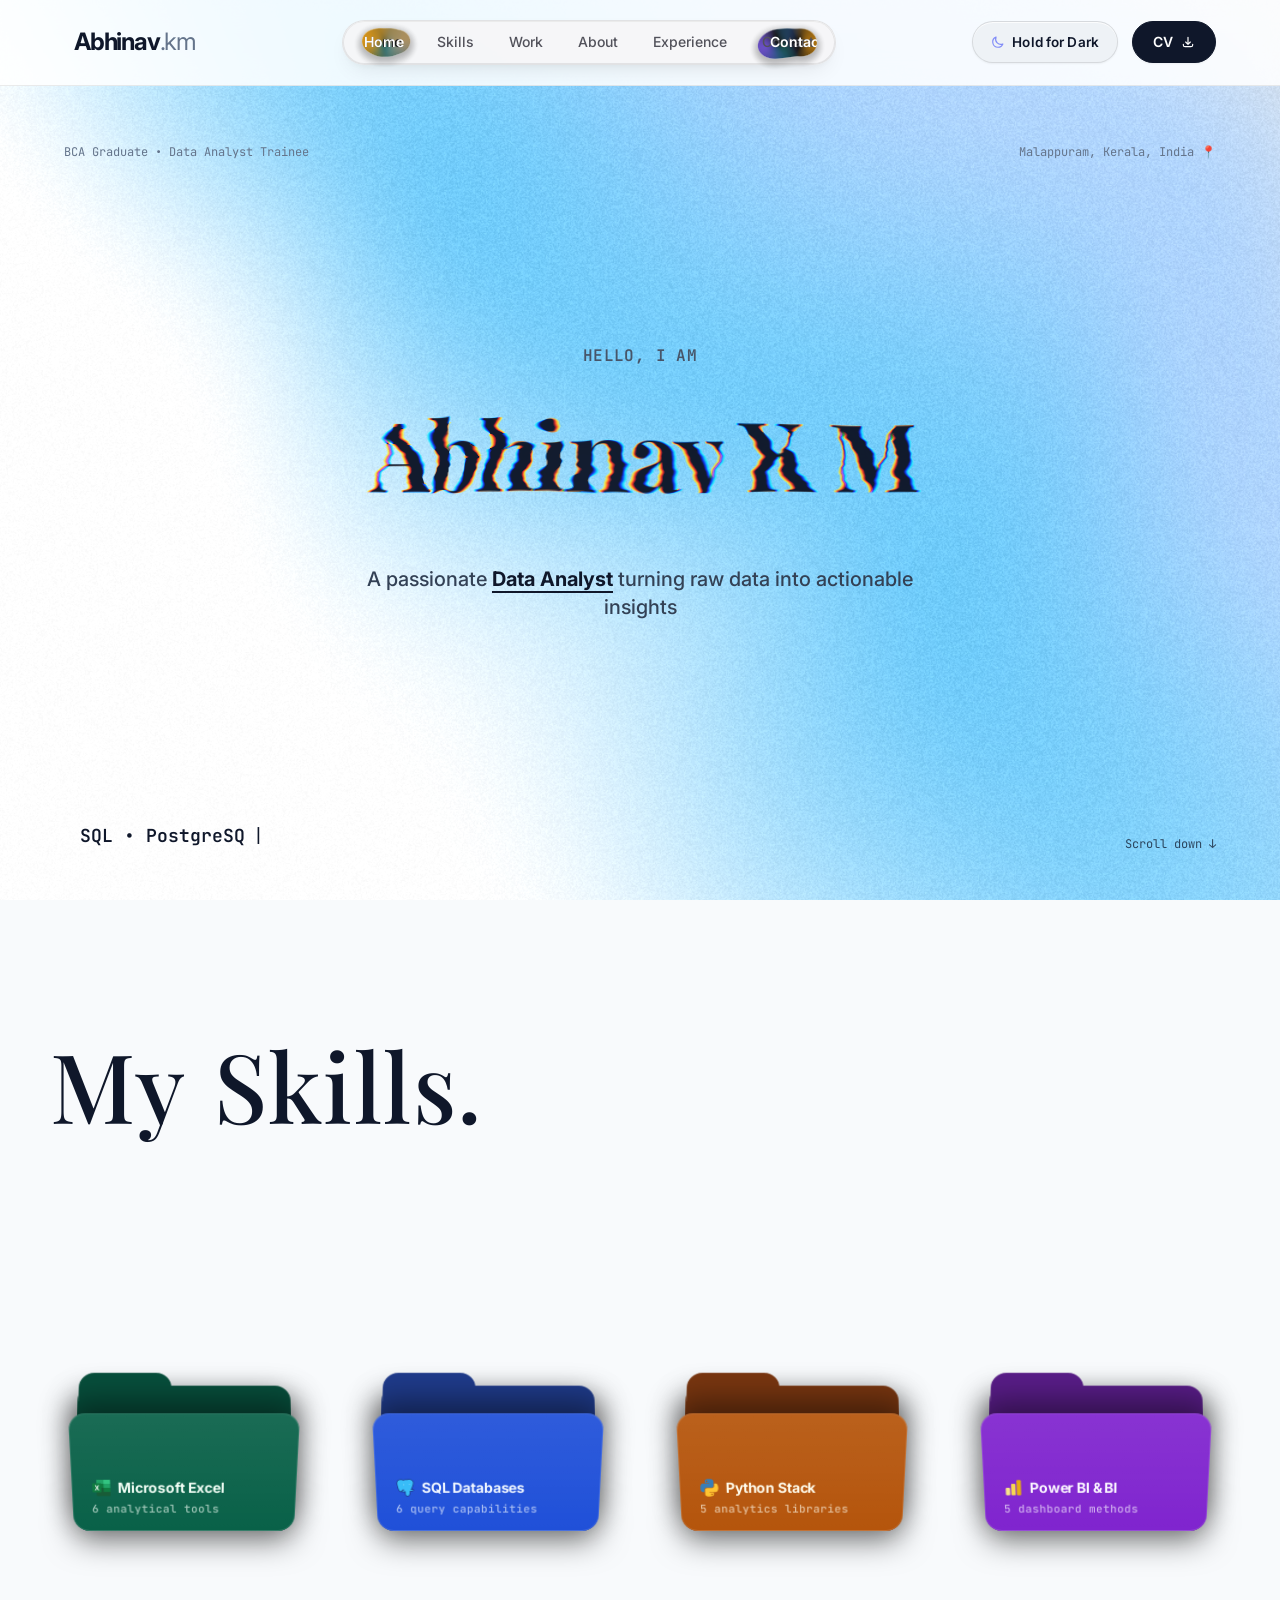
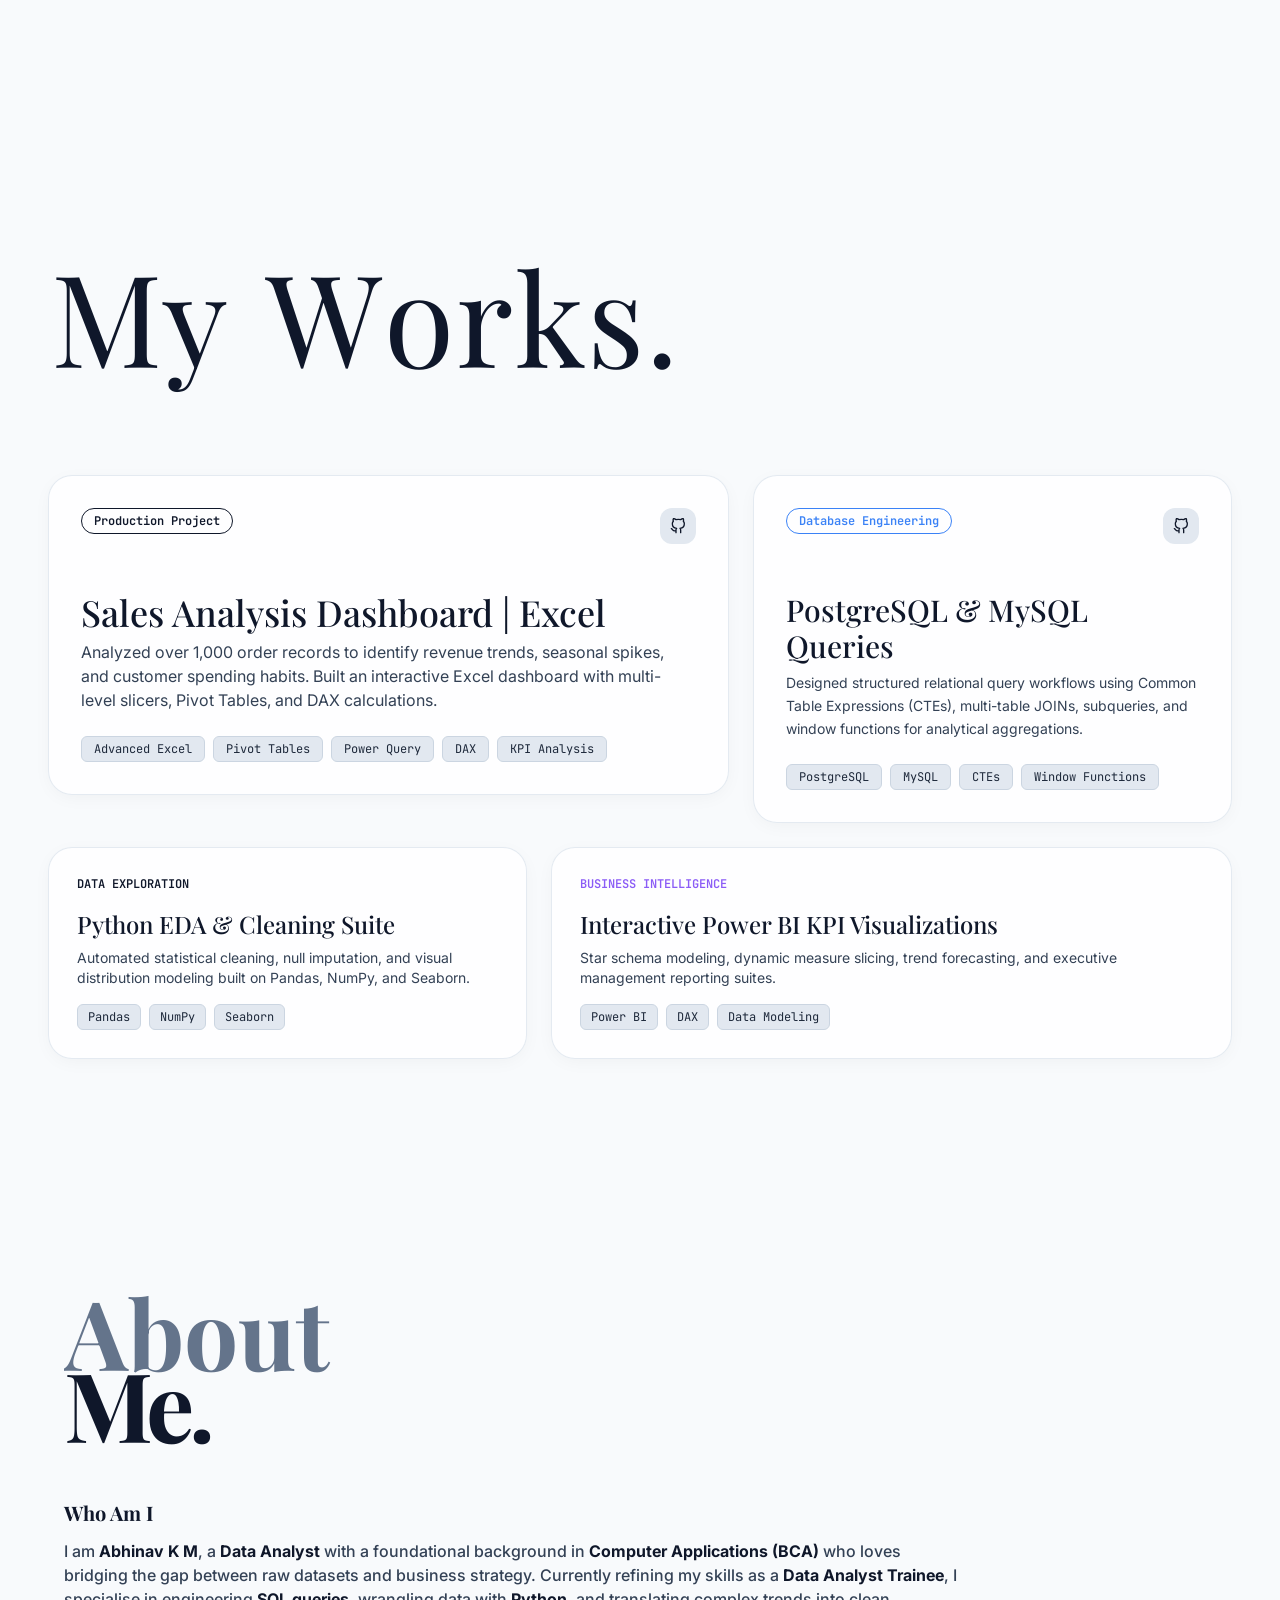
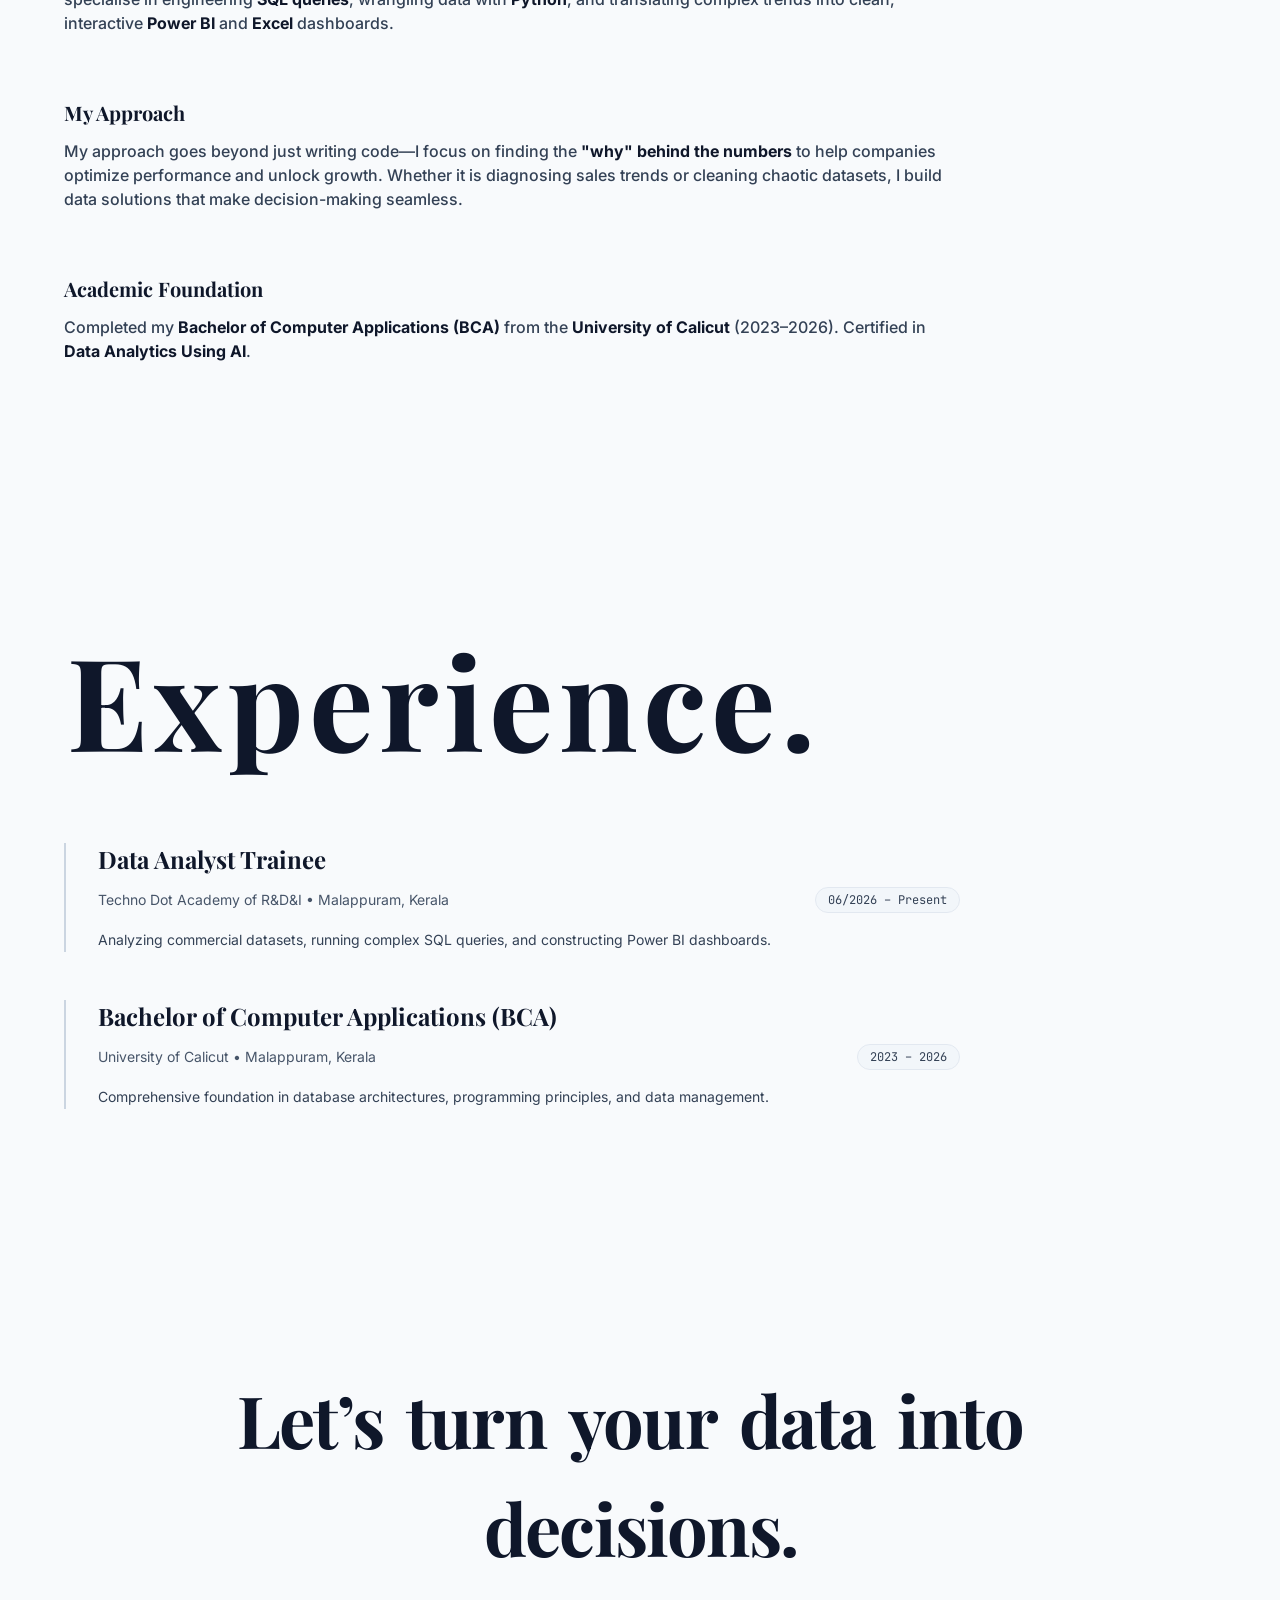
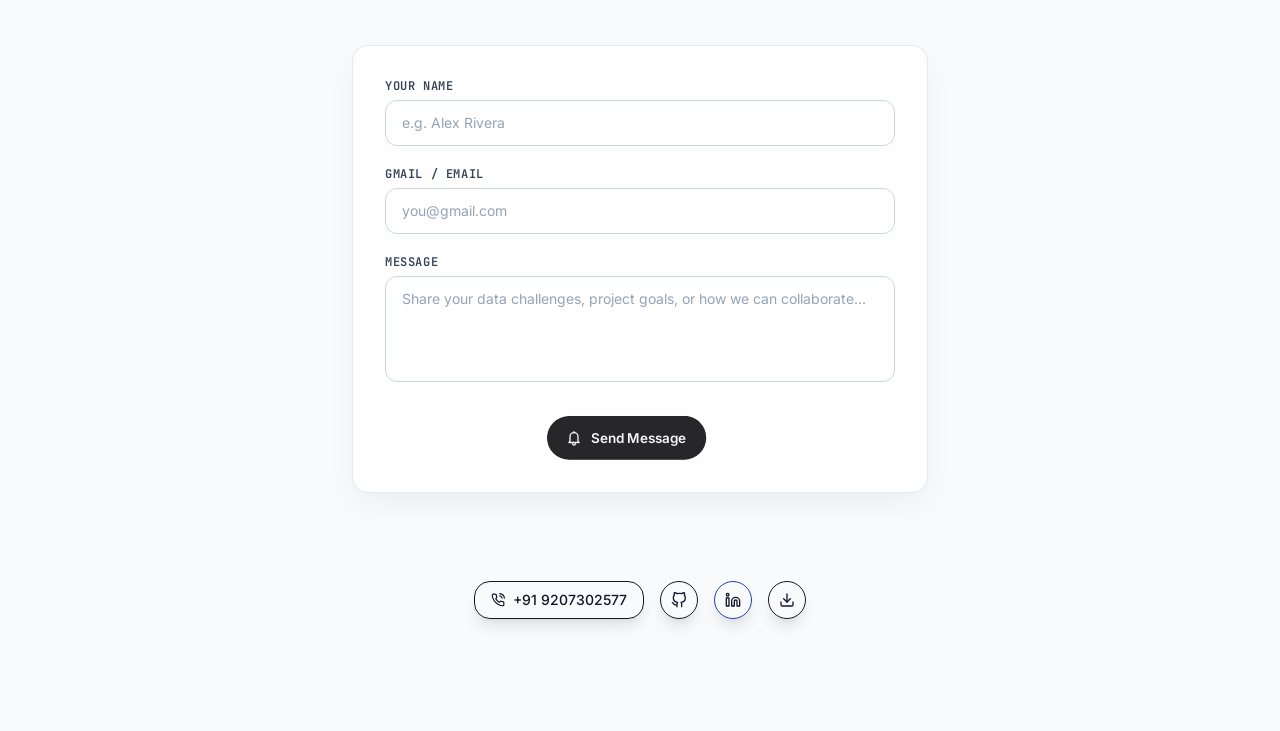
==== commit 7fda60db: "Remove skill tag, folder instructions, projects subtitle, and contact footer credit text" ====
--- a/index.html
+++ b/index.html
@@ -902,9 +902,7 @@
       
       <!-- Section Title Header -->
       <div class="max-w-4xl space-y-3">
-        <span class="skill-tag font-mono text-xs font-semibold uppercase tracking-widest block">
-          01 // Interactive Skill Folders &bull; React Bits Physics
-        </span>
+
         <h2 class="staggered-text font-serif text-5xl sm:text-7xl md:text-8xl font-medium tracking-tight"
             data-staggered-text="My Skills."
             data-segment-by="chars"
@@ -915,9 +913,7 @@
             data-blur="true">
           My Skills.
         </h2>
-        <p class="section-desc text-sm sm:text-base font-mono max-w-2xl leading-relaxed">
-          Hover or tap any folder to unlock floating skill pills. Powered by zero-gravity Matter.js physics — drag, stir, and throw them in real-time.
-        </p>
+
       </div>
 
       <!-- 4 FolderFloat Containers Grid with ample floating headroom -->
@@ -1153,9 +1149,7 @@
             data-blur="true">
           My Works.
         </h2>
-        <p class="section-desc text-xs sm:text-sm font-mono mt-3 max-w-xl">
-          Curated analytics projects, business intelligence dashboards, and SQL data modeling extracted from verified CV.
-        </p>
+
       </div>
 
       <!-- Bento Grid (7 cols / 5 cols split) -->
@@ -1475,9 +1469,7 @@
           </div>
         </div>
 
-        <p class="text-xs text-stone-500 text-center font-serif pt-12">
-          Thank you for checking out &bull; Designed &amp; Crafted for Abhinav K M
-        </p>
+
       </div>
 
     </section>
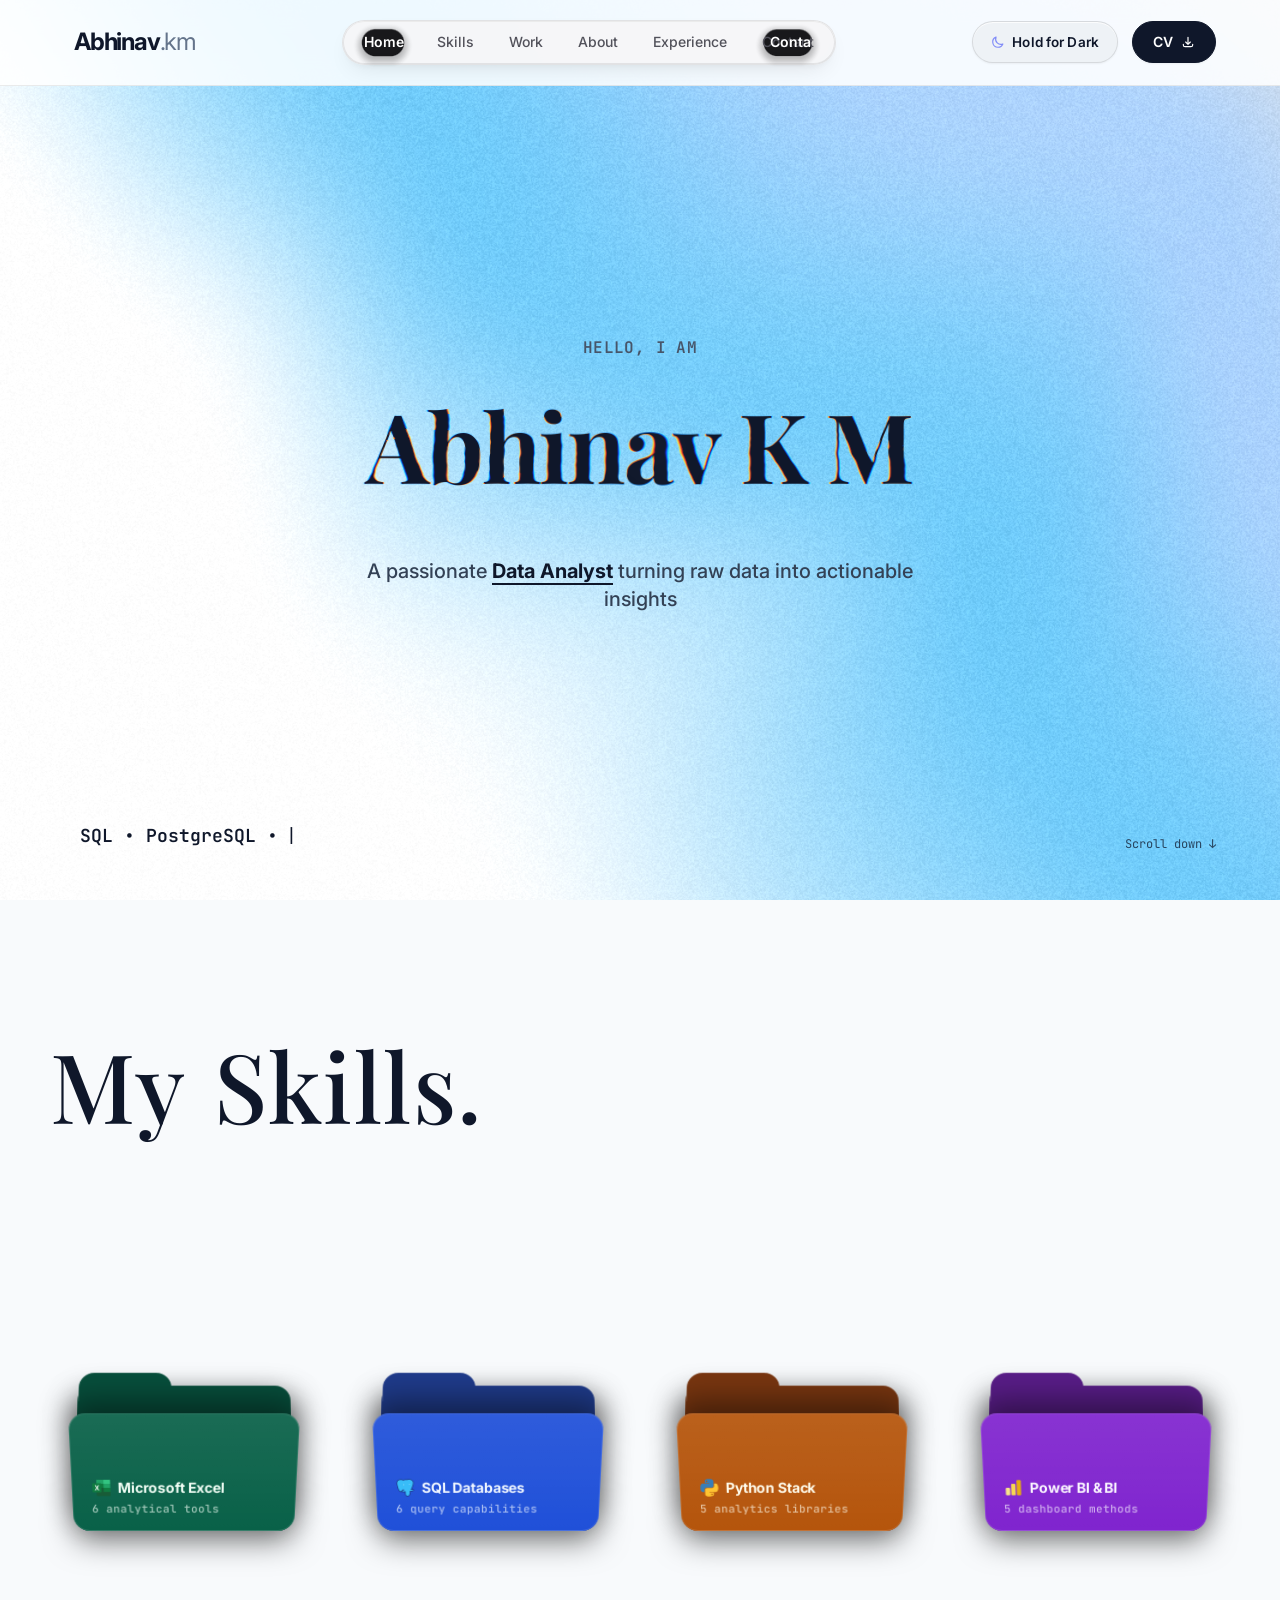
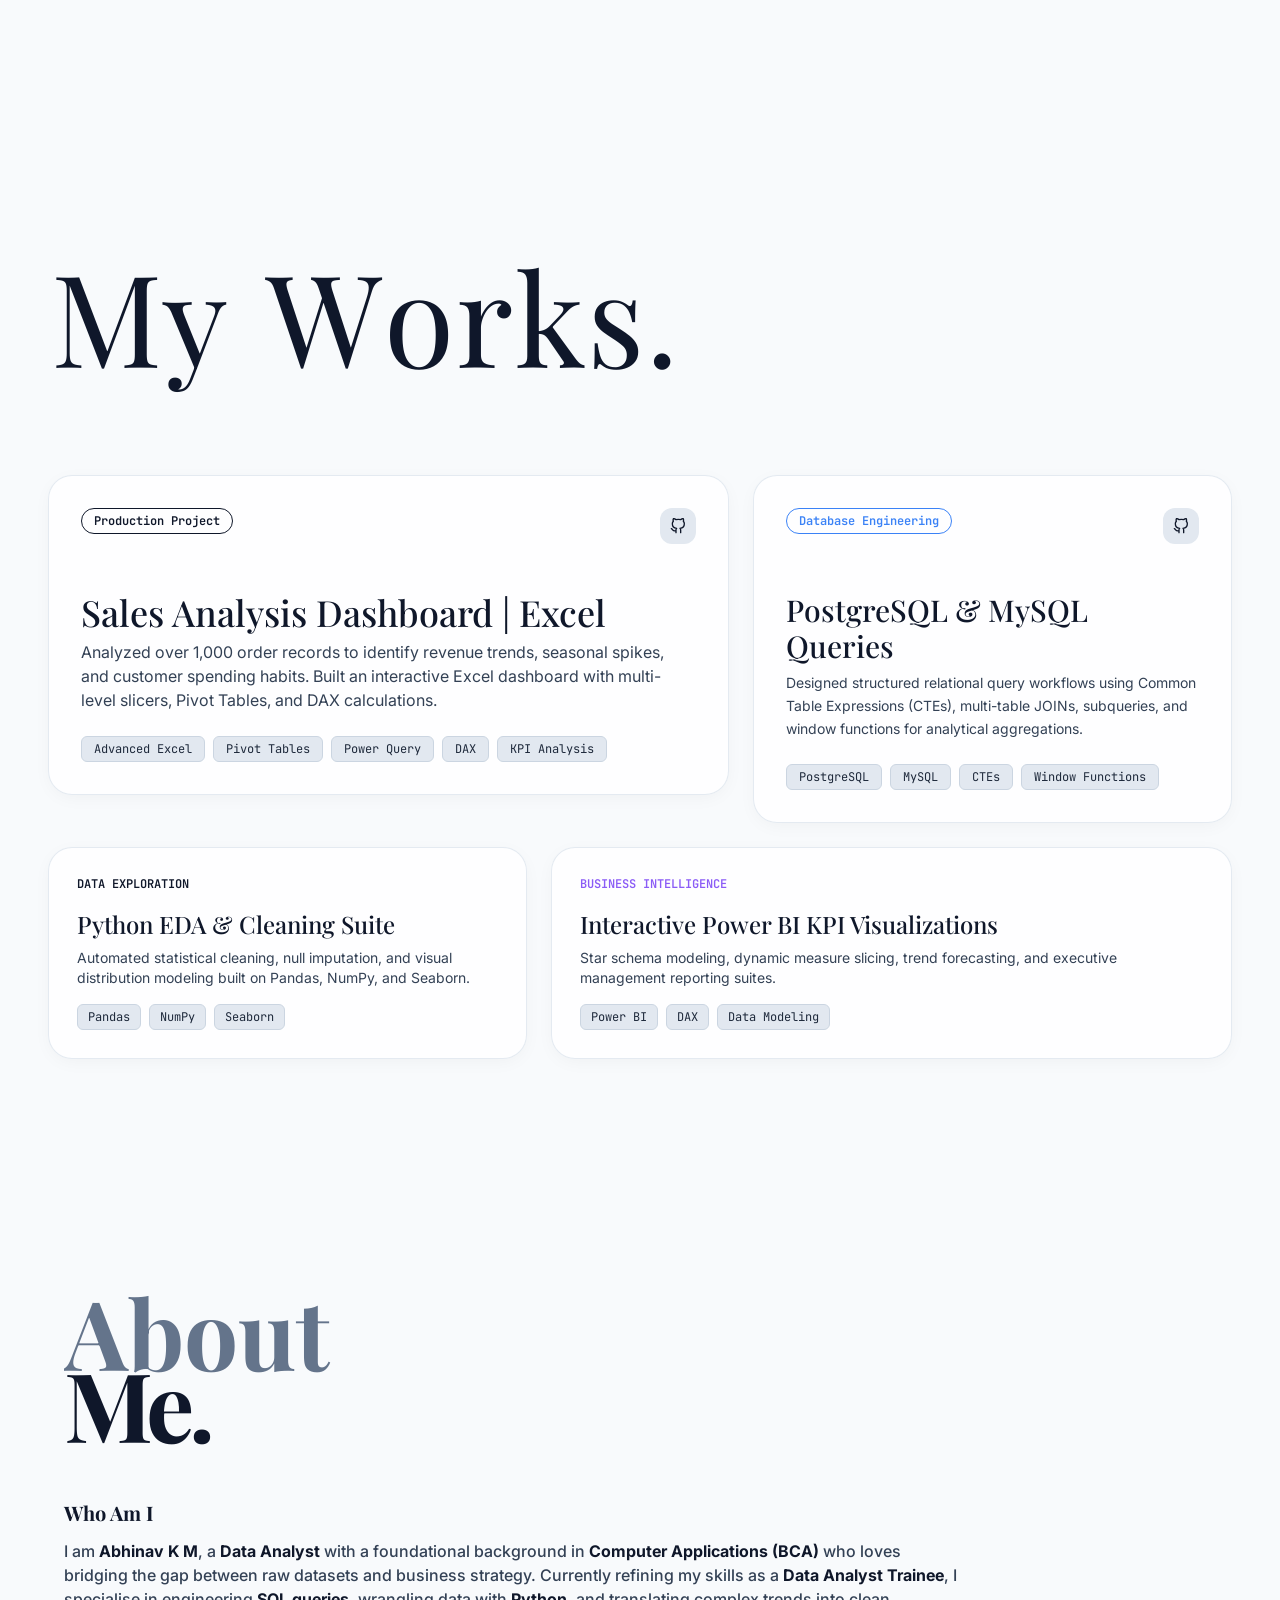
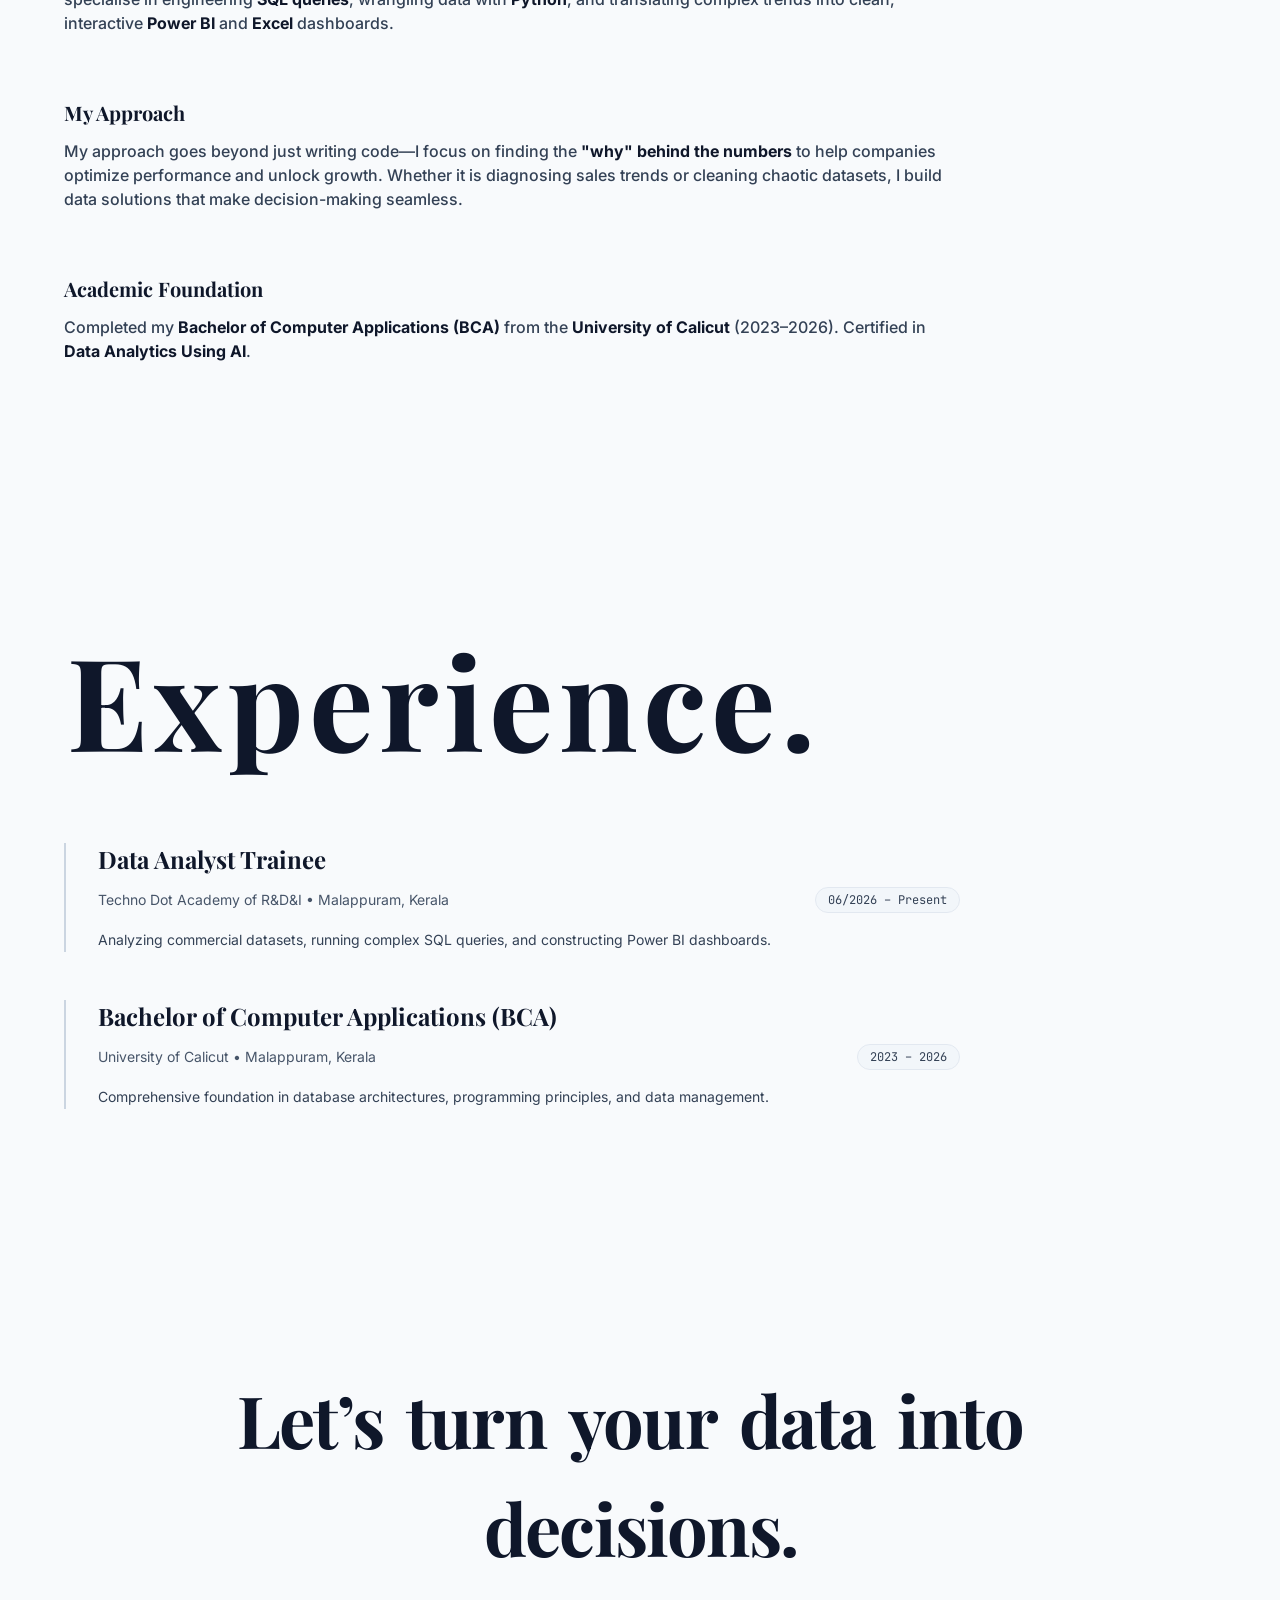
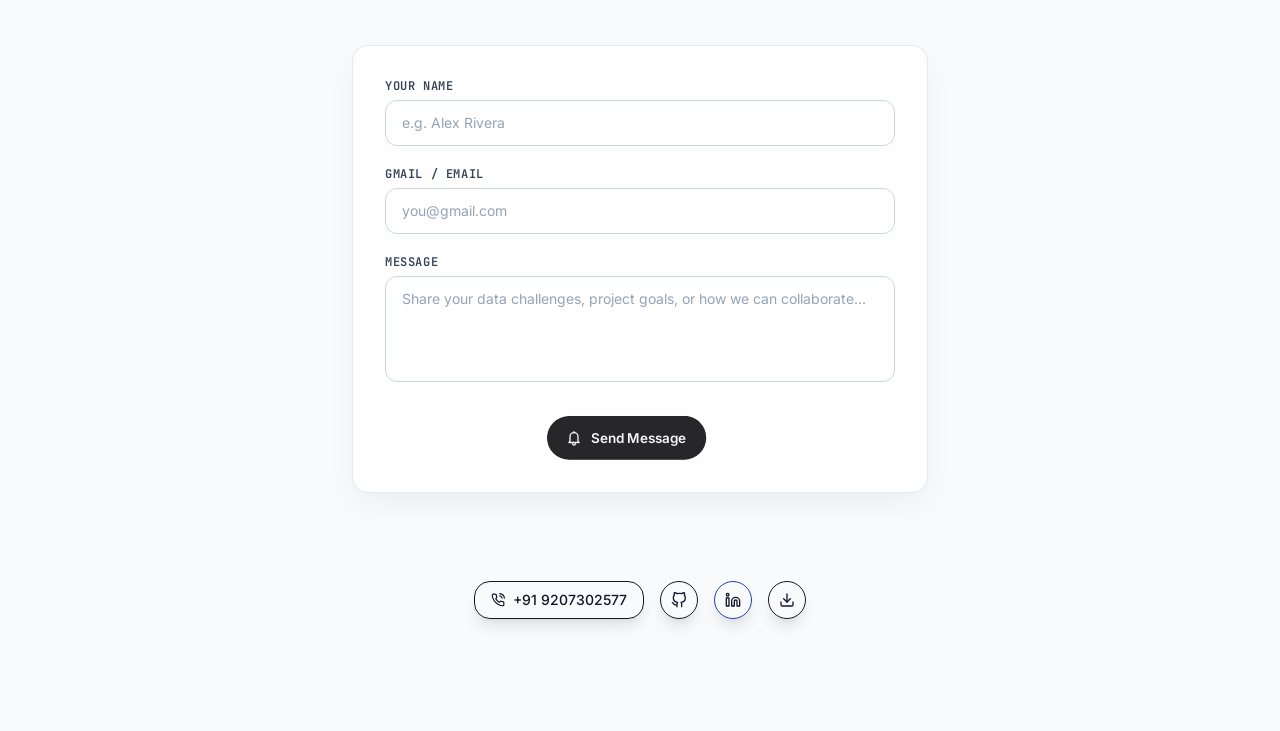
==== commit 0e259876: "Remove top hero tag line (BCA Graduate • Data Analyst Trainee / Location)" ====
--- a/index.html
+++ b/index.html
@@ -845,12 +845,6 @@
       <!-- Soft Grain Texture Overlay for tactile finish -->
       <div class="grain-overlay absolute inset-0 pointer-events-none z-[1] opacity-40"></div>
       <div class="hero-fade absolute inset-0 pointer-events-none z-[2]"></div>
-
-      <!-- Top Tag -->
-      <div class="hero-tag w-full flex justify-between items-center text-xs font-mono relative z-10">
-        <p>BCA Graduate &bull; Data Analyst Trainee</p>
-        <p class="hidden sm:block">Malappuram, Kerala, India 📍</p>
-      </div>
 
       <!-- Center Typography: Playfair Display Headline with React Bits WarpText -->
       <div class="w-full flex items-center justify-center my-auto py-8 sm:py-12 relative z-10">
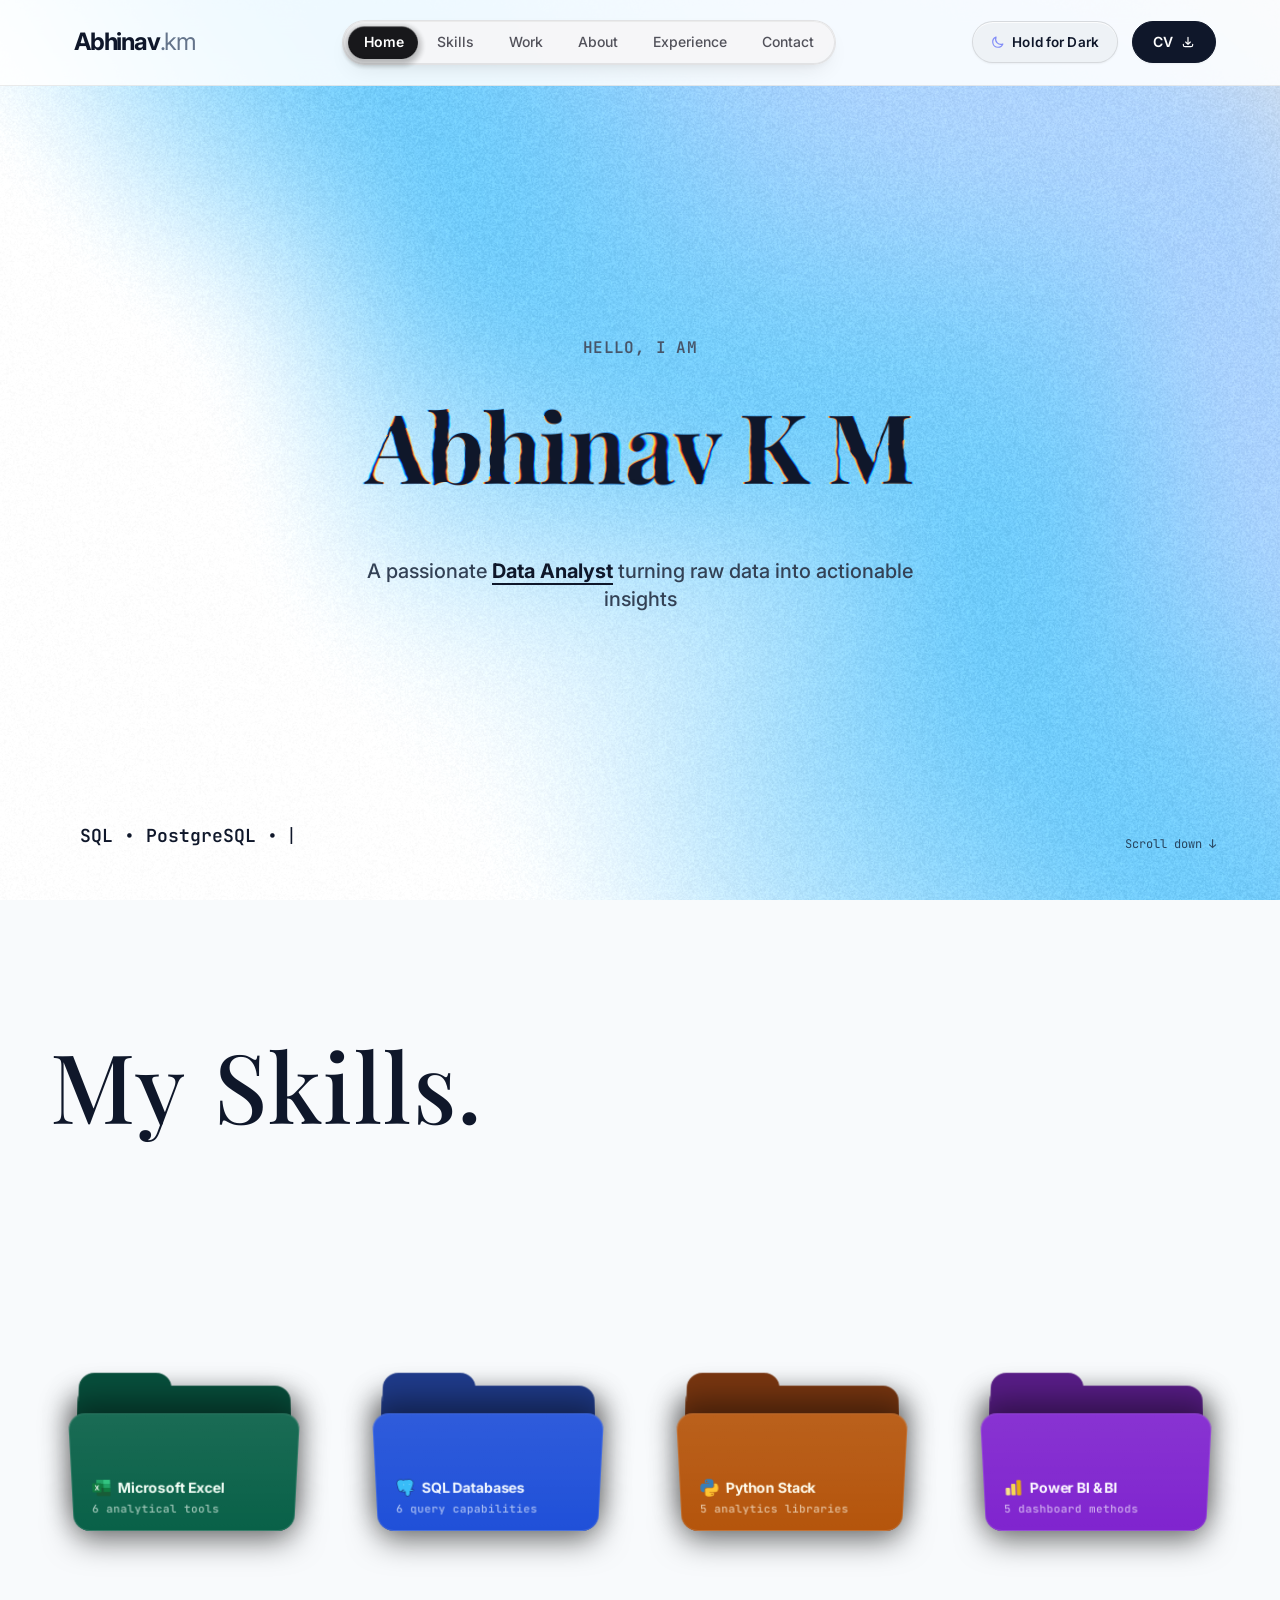
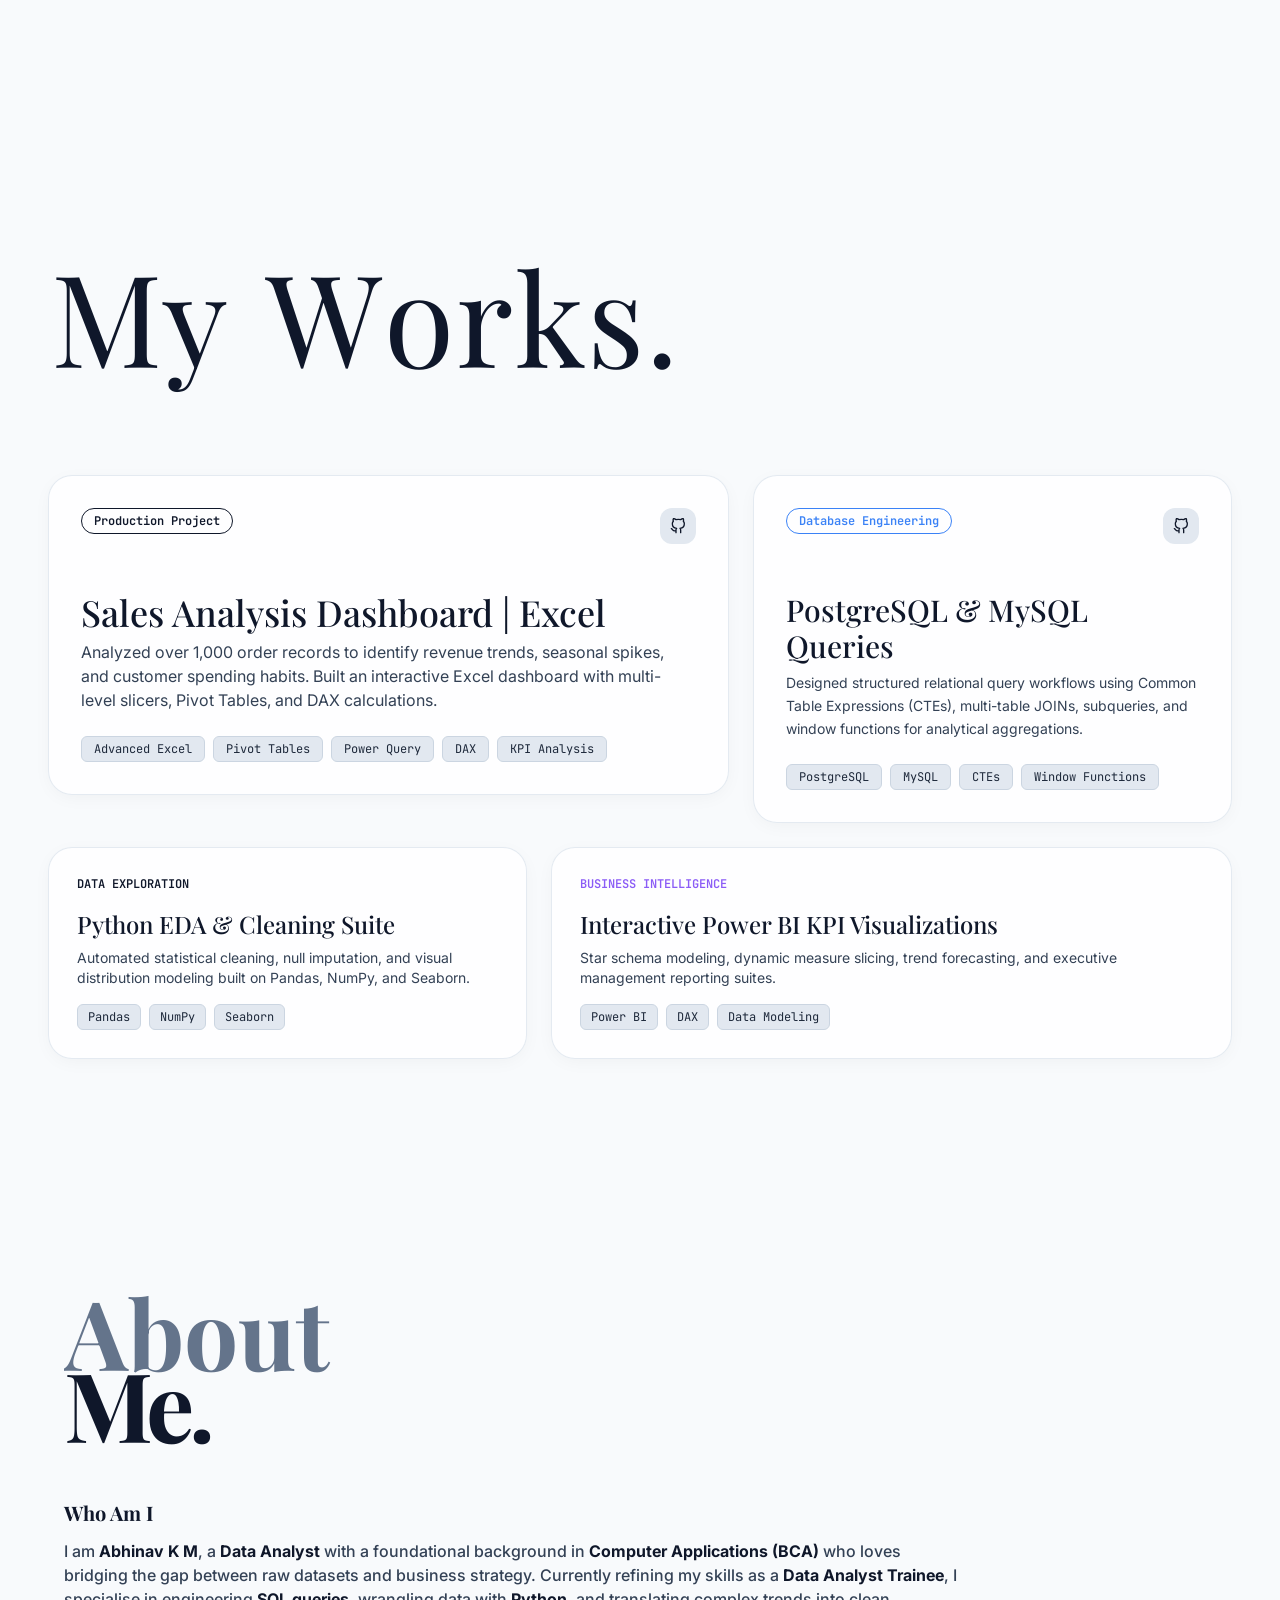
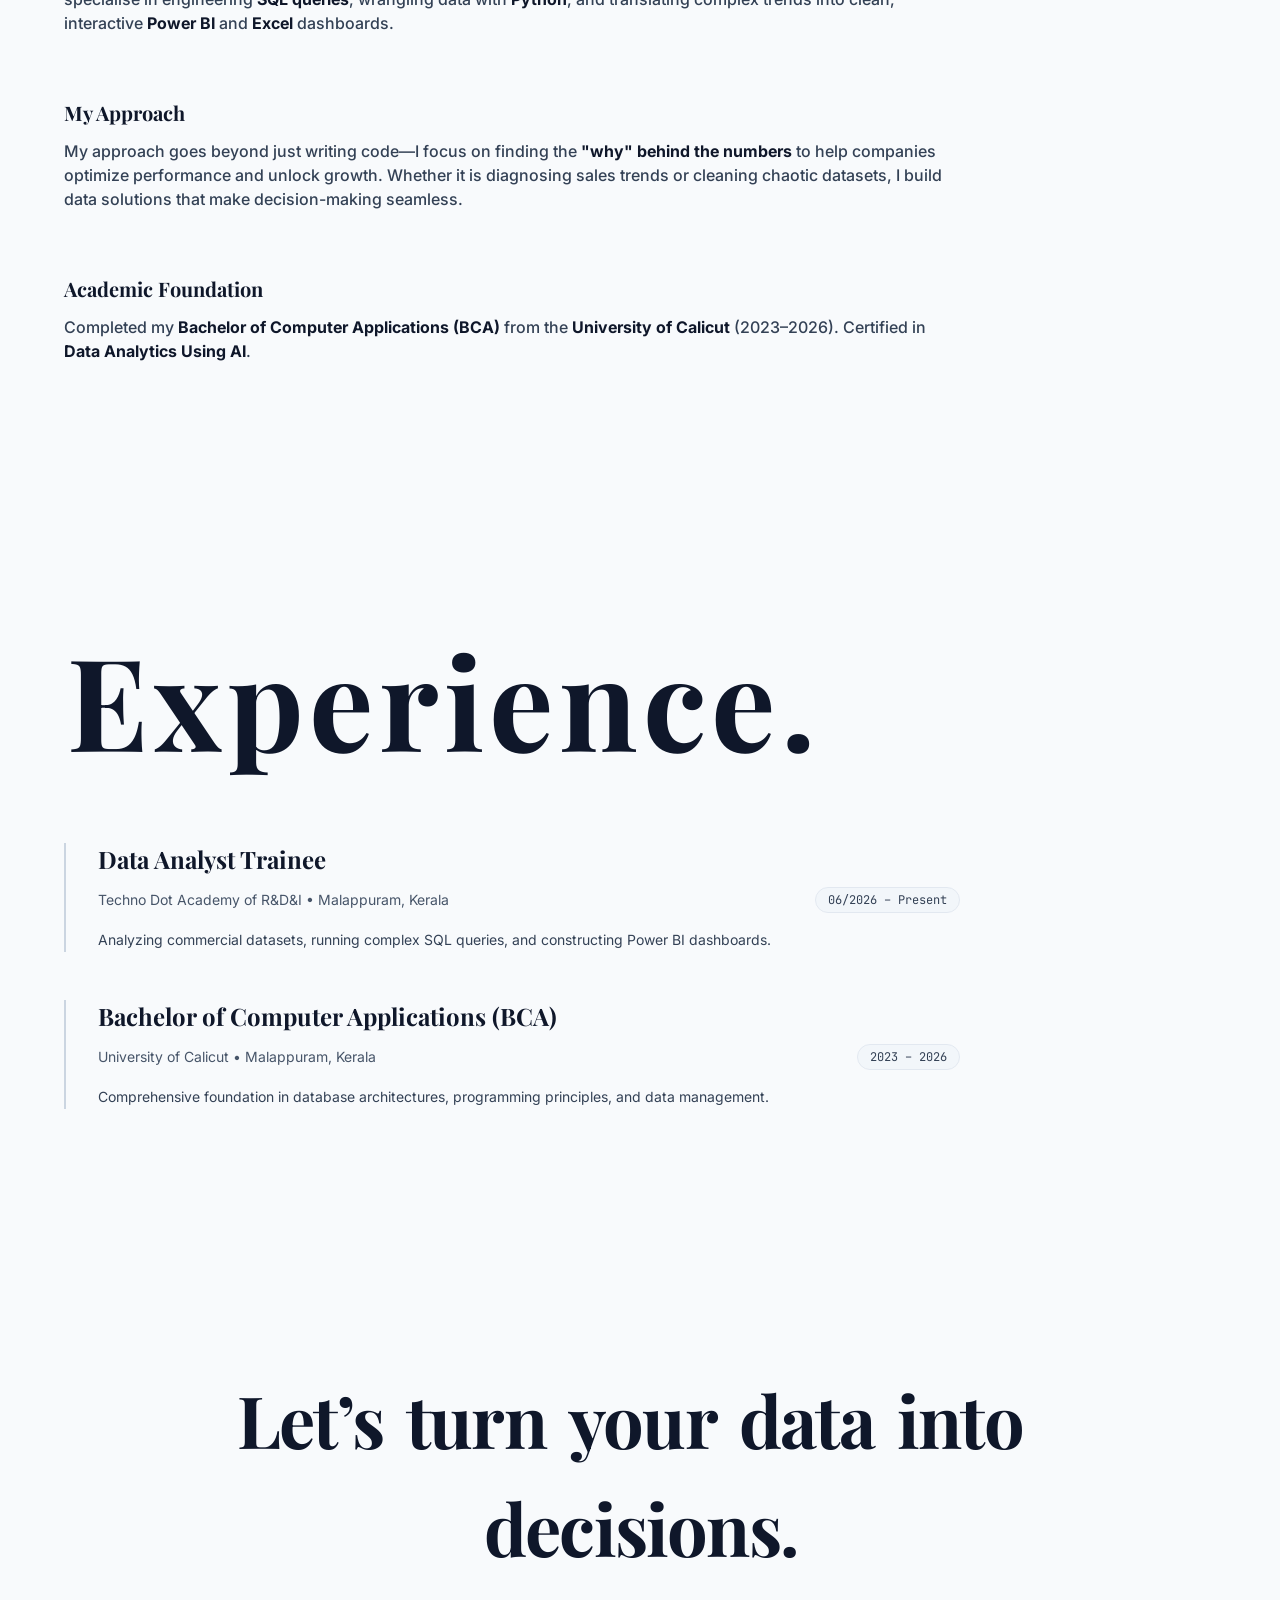
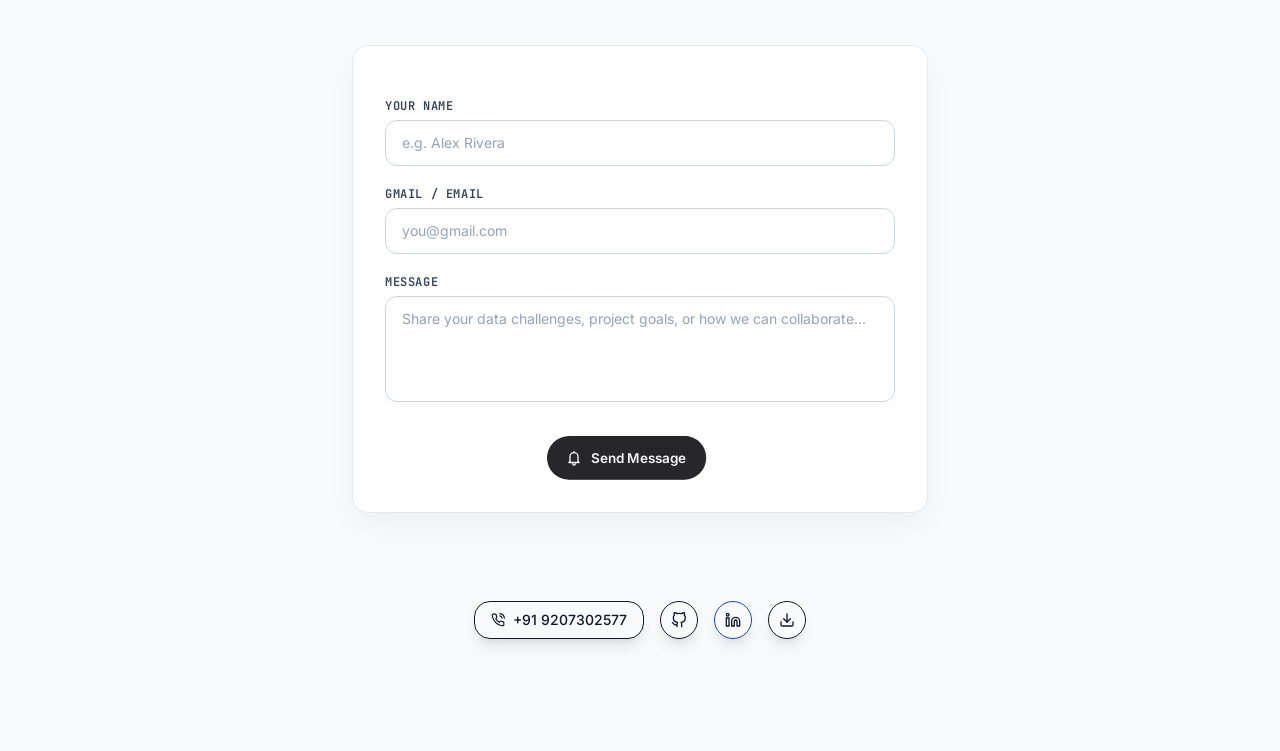
==== commit 2665ac82: "Configure form submission to deliver messages directly to kmabhinav25@gmail.com with Gmail web fallb" ====
--- a/index.html
+++ b/index.html
@@ -1387,7 +1387,10 @@
 
         <!-- Interactive Contact Form: Name, Gmail, Message -->
         <div class="w-full max-w-xl mx-auto contact-form-card rounded-2xl p-6 sm:p-8 backdrop-blur-md transition-all duration-300">
-          <form id="portfolio-contact-form" class="space-y-5 text-left" novalidate>
+          <form id="portfolio-contact-form" action="https://formsubmit.co/kmabhinav25@gmail.com" method="POST" class="space-y-5 text-left" novalidate>
+            <input type="hidden" name="_subject" value="New Portfolio Message for Abhinav K M">
+            <input type="hidden" name="_captcha" value="false">
+            <input type="hidden" name="_template" value="table">
             <!-- Name Input -->
             <div class="space-y-1.5">
               <label for="contact-name" class="block text-xs font-mono uppercase tracking-wider font-semibold">
@@ -1725,38 +1728,71 @@
             return;
           }
 
-          // Trigger BellToggle animation to "Sent Successfully!"
-          if (bellInstance) {
-            bellInstance.setOn(true);
+          if (statusEl) {
+            statusEl.textContent = 'Sending message to kmabhinav25@gmail.com...';
+            statusEl.className = 'text-xs text-center mt-3 text-stone-300 font-mono block';
           }
 
-          // Build prefilled email client link
-          const subject = encodeURIComponent(`Portfolio Inquiry from ${name}`);
-          const body = encodeURIComponent(
-            `Hi Abhinav,\n\n${message}\n\n---\nBest regards,\n${name}\nGmail/Email: ${email}`
-          );
-          const mailtoUri = `mailto:kmabhinav25@gmail.com?subject=${subject}&body=${body}`;
-
-          if (statusEl) {
-            statusEl.textContent = `Opening your email client to send to kmabhinav25@gmail.com... Thank you, ${name}!`;
-            statusEl.className = 'text-xs text-center mt-3 text-emerald-400 font-mono block';
-          }
-
-          // Trigger mail client
-          window.location.href = mailtoUri;
-
-          setTimeout(() => {
-            form.reset();
+          // Direct message transmission to kmabhinav25@gmail.com via FormSubmit AJAX API
+          fetch('https://formsubmit.co/ajax/kmabhinav25@gmail.com', {
+            method: 'POST',
+            headers: {
+              'Content-Type': 'application/json',
+              'Accept': 'application/json'
+            },
+            body: JSON.stringify({
+              Name: name,
+              Email: email,
+              Message: message,
+              _subject: `New Portfolio Message from ${name} (${email})`,
+              _template: 'table',
+              _captcha: 'false'
+            })
+          })
+          .then(res => res.json())
+          .then(data => {
+            // Trigger BellToggle animation to "Sent Successfully!"
             if (bellInstance) {
-              bellInstance.setOn(false);
+              bellInstance.setOn(true);
             }
             if (statusEl) {
-              statusEl.className = 'text-xs text-center mt-3 hidden font-mono';
+              statusEl.textContent = `Message sent directly to kmabhinav25@gmail.com! Thank you, ${name}.`;
+              statusEl.className = 'text-xs text-center mt-3 text-emerald-400 font-mono block';
             }
-          }, 4500);
+            setTimeout(() => {
+              form.reset();
+              if (bellInstance) bellInstance.setOn(false);
+              if (statusEl) statusEl.className = 'text-xs text-center mt-3 hidden font-mono';
+            }, 5000);
+          })
+          .catch(err => {
+            // Fallback: Trigger BellToggle and open Gmail compose / mailto
+            if (bellInstance) {
+              bellInstance.setOn(true);
+            }
+            const subject = encodeURIComponent(`Portfolio Inquiry from ${name}`);
+            const body = encodeURIComponent(
+              `Hi Abhinav,\n\n${message}\n\n---\nBest regards,\n${name}\nGmail/Email: ${email}`
+            );
+            const gmailUrl = `https://mail.google.com/mail/?view=cm&fs=1&to=kmabhinav25@gmail.com&su=${subject}&body=${body}`;
+            const mailtoUri = `mailto:kmabhinav25@gmail.com?subject=${subject}&body=${body}`;
+
+            const win = window.open(gmailUrl, '_blank');
+            if (!win) window.location.href = mailtoUri;
+
+            if (statusEl) {
+              statusEl.textContent = `Message prepared for kmabhinav25@gmail.com. Thank you, ${name}!`;
+              statusEl.className = 'text-xs text-center mt-3 text-emerald-400 font-mono block';
+            }
+            setTimeout(() => {
+              form.reset();
+              if (bellInstance) bellInstance.setOn(false);
+              if (statusEl) statusEl.className = 'text-xs text-center mt-3 hidden font-mono';
+            }, 5000);
+          });
         }
 
-        form.addEventListener('submit', function(e) {
+                form.addEventListener('submit', function(e) {
           e.preventDefault();
           submitForm();
         });
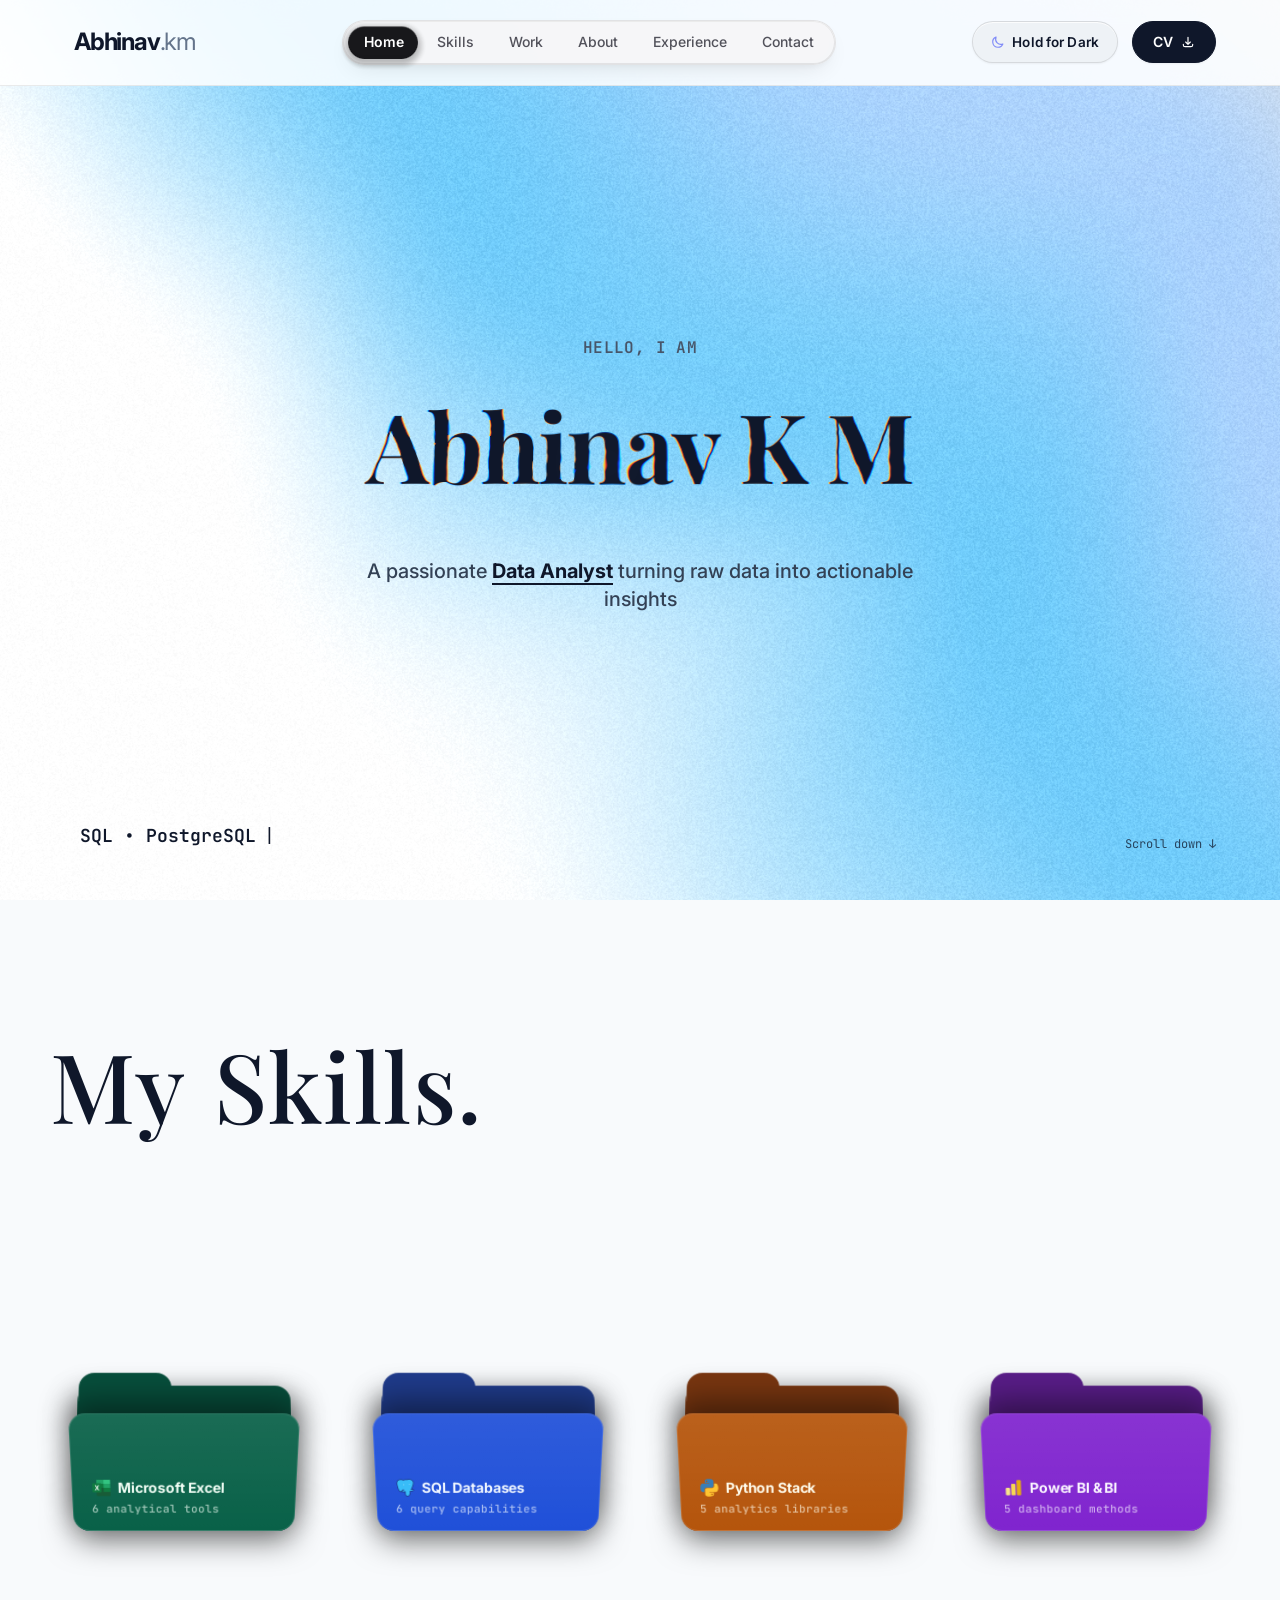
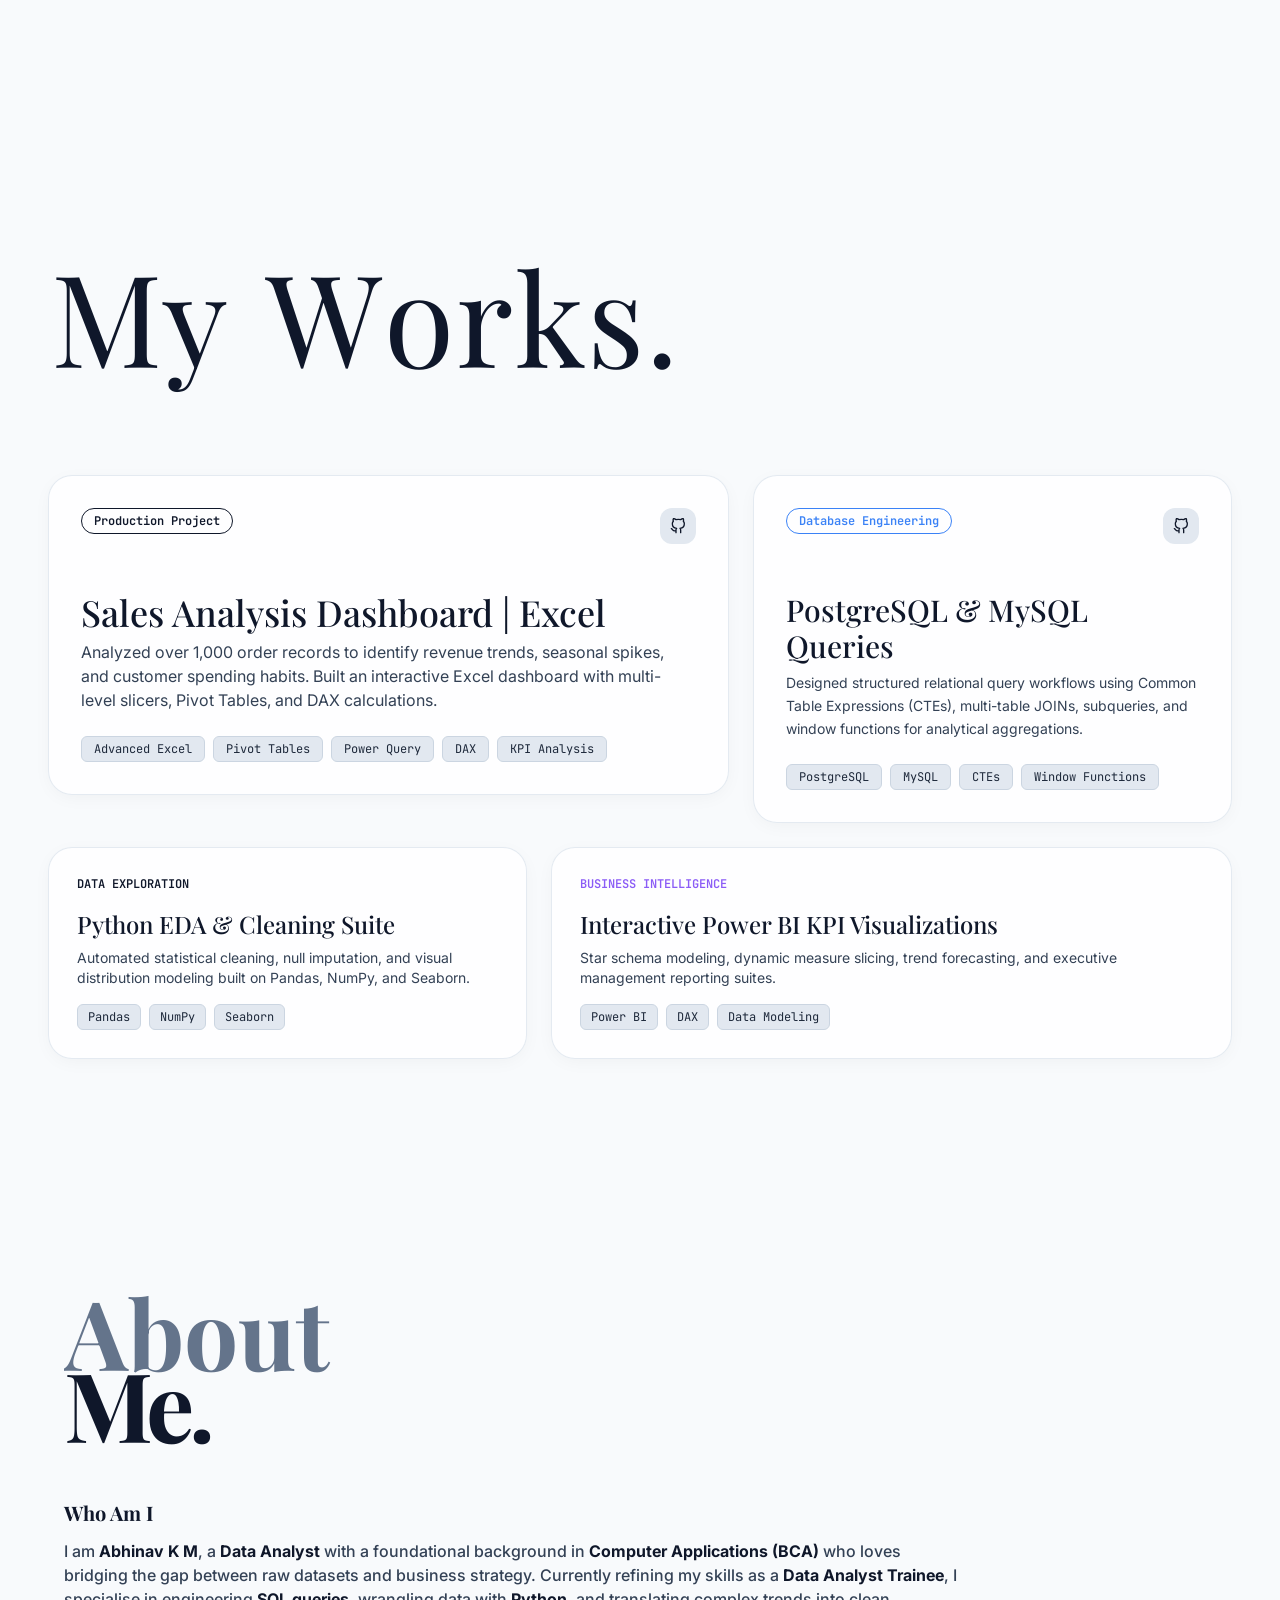
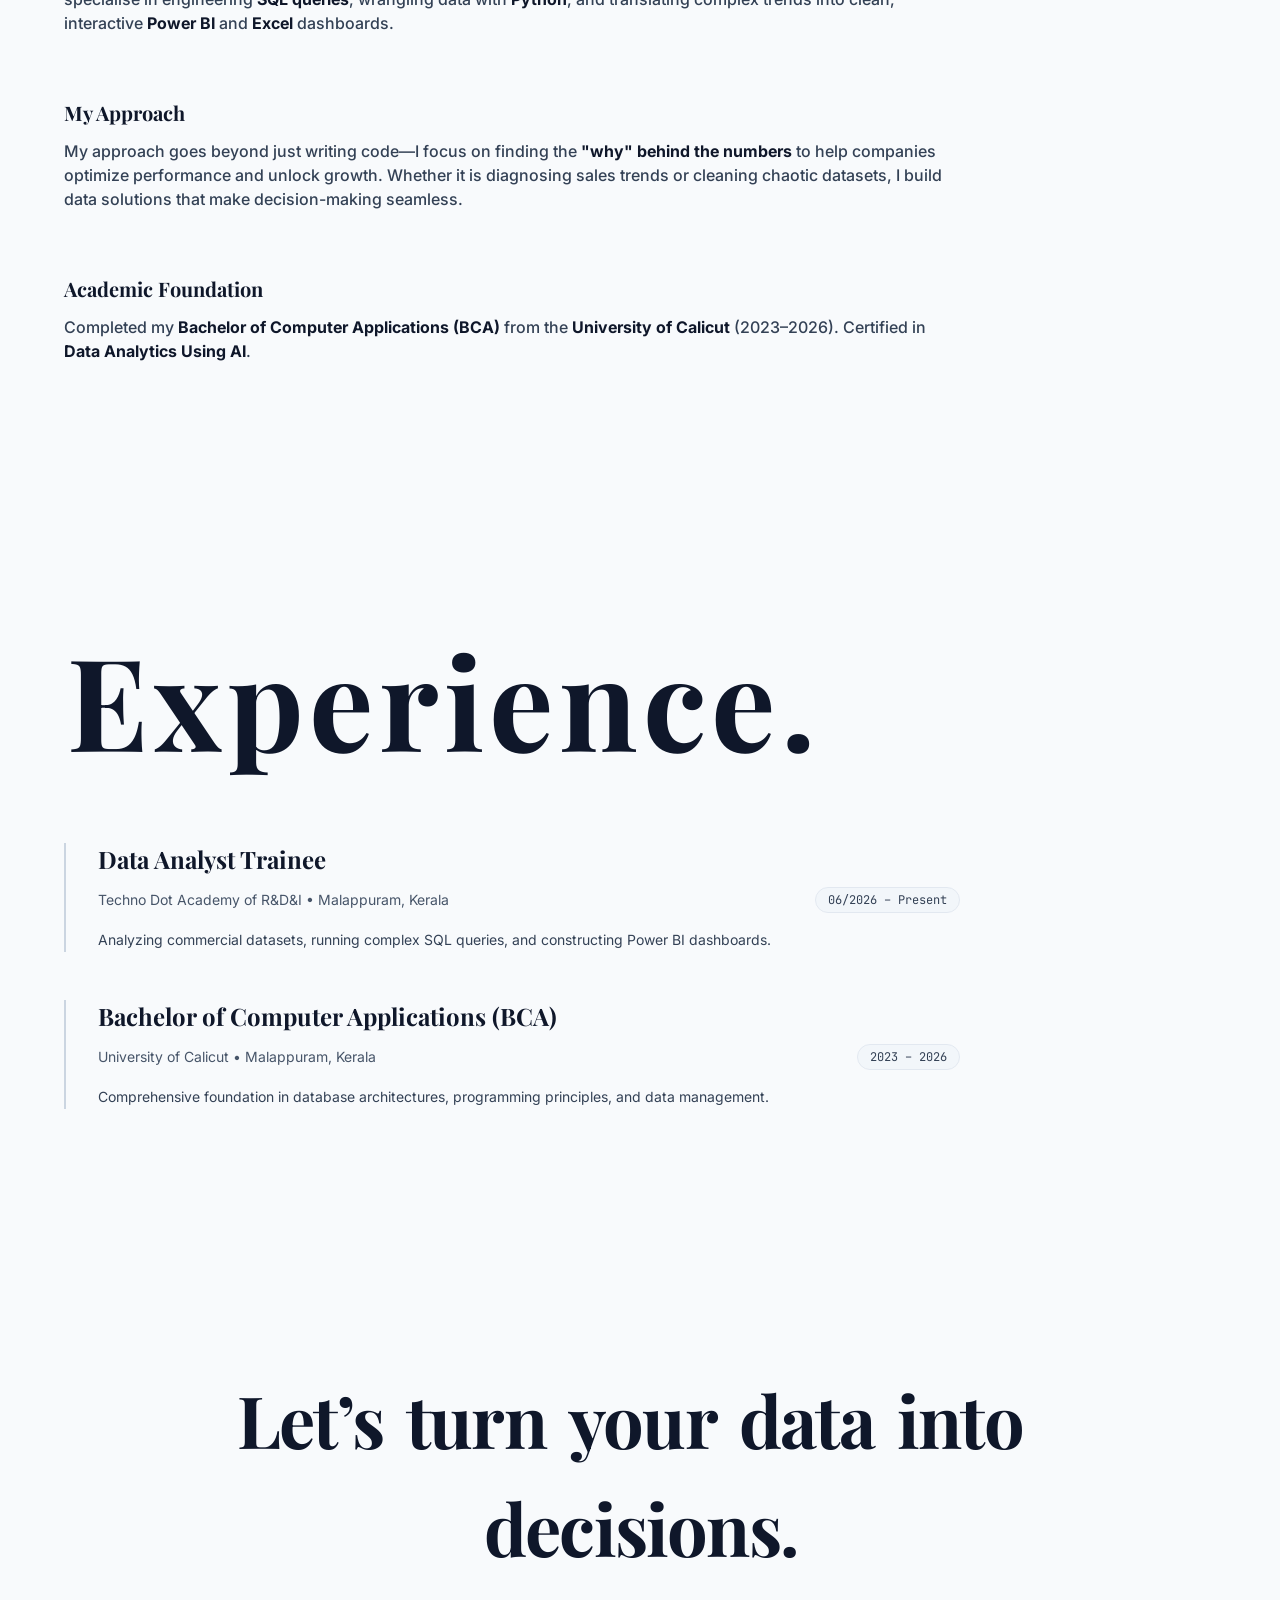
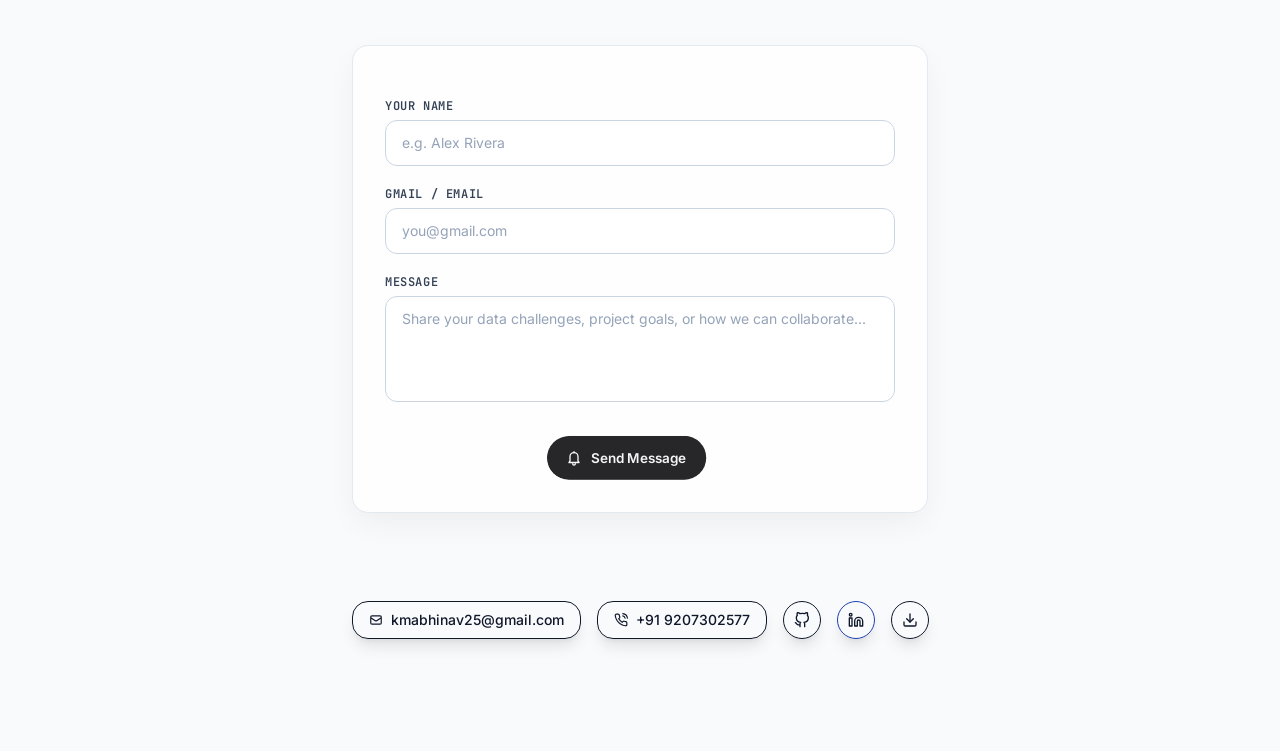
==== commit 529c98f6: "Add direct kmabhinav25@gmail.com pill badge next to phone number" ====
--- a/index.html
+++ b/index.html
@@ -1447,6 +1447,12 @@
         <div class="space-y-4 text-center max-w-3xl mx-auto pt-2">
 
           <div class="flex flex-wrap items-center justify-center gap-4 pt-4">
+            <!-- Email Direct Link Badge -->
+            <a href="mailto:kmabhinav25@gmail.com" class="flex items-center gap-2 rounded-2xl py-2 px-4 text-xs sm:text-sm bg-rose-950/80 hover:bg-rose-900 text-white font-medium transition backdrop-blur-sm border border-rose-700/50 shadow-lg" title="Email: kmabhinav25@gmail.com">
+              <svg stroke="currentColor" fill="none" stroke-width="2" viewBox="0 0 24 24" stroke-linecap="round" stroke-linejoin="round" class="w-3.5 h-3.5"><path d="M3 8l7.89 5.26a2 2 0 002.22 0L21 8M5 19h14a2 2 0 002-2V7a2 2 0 00-2-2H5a2 2 0 00-2 2v10a2 2 0 002 2z"></path></svg>
+              <span>kmabhinav25@gmail.com</span>
+            </a>
+
             <a href="tel:+919207302577" class="flex items-center gap-2 rounded-2xl py-2 px-4 text-xs sm:text-sm bg-emerald-900/90 hover:bg-emerald-800 text-white font-medium transition backdrop-blur-sm border border-emerald-700/50 shadow-lg">
               <svg stroke="currentColor" fill="none" stroke-width="2" viewBox="0 0 24 24" stroke-linecap="round" stroke-linejoin="round" class="w-3.5 h-3.5"><path d="M15.05 5A5 5 0 0 1 19 8.95M15.05 1A9 9 0 0 1 23 8.94m-1 7.98v3a2 2 0 0 1-2.18 2 19.79 19.79 0 0 1-8.63-3.07 19.5 19.5 0 0 1-6-6 19.79 19.79 0 0 1-3.07-8.67A2 2 0 0 1 4.11 2h3a2 2 0 0 1 2 1.72 12.84 12.84 0 0 0 .7 2.81 2 2 0 0 1-.45 2.11L8.09 9.91a16 16 0 0 0 6 6l1.27-1.27a2 2 0 0 1 2.11-.45 12.84 12.84 0 0 0 2.81.7A2 2 0 0 1 22 16.92z"></path></svg>
               <span>+91 9207302577</span>
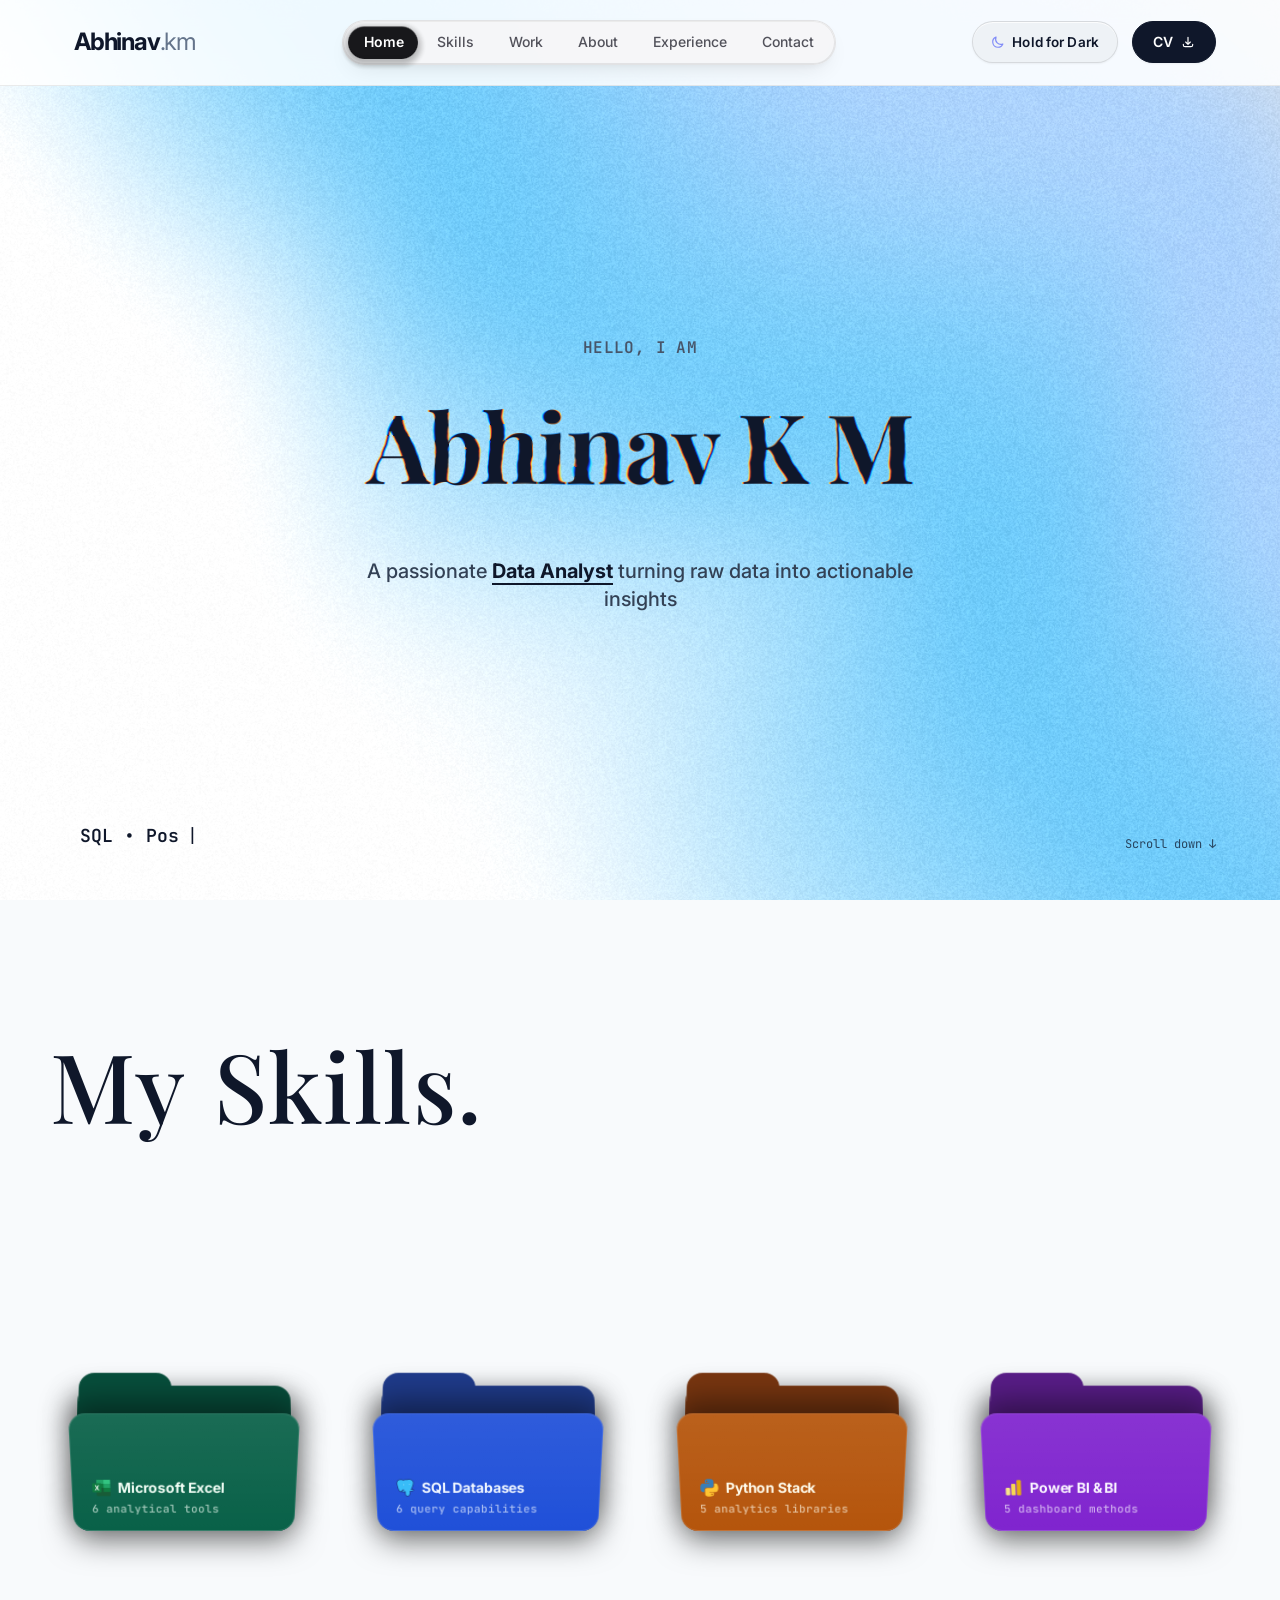
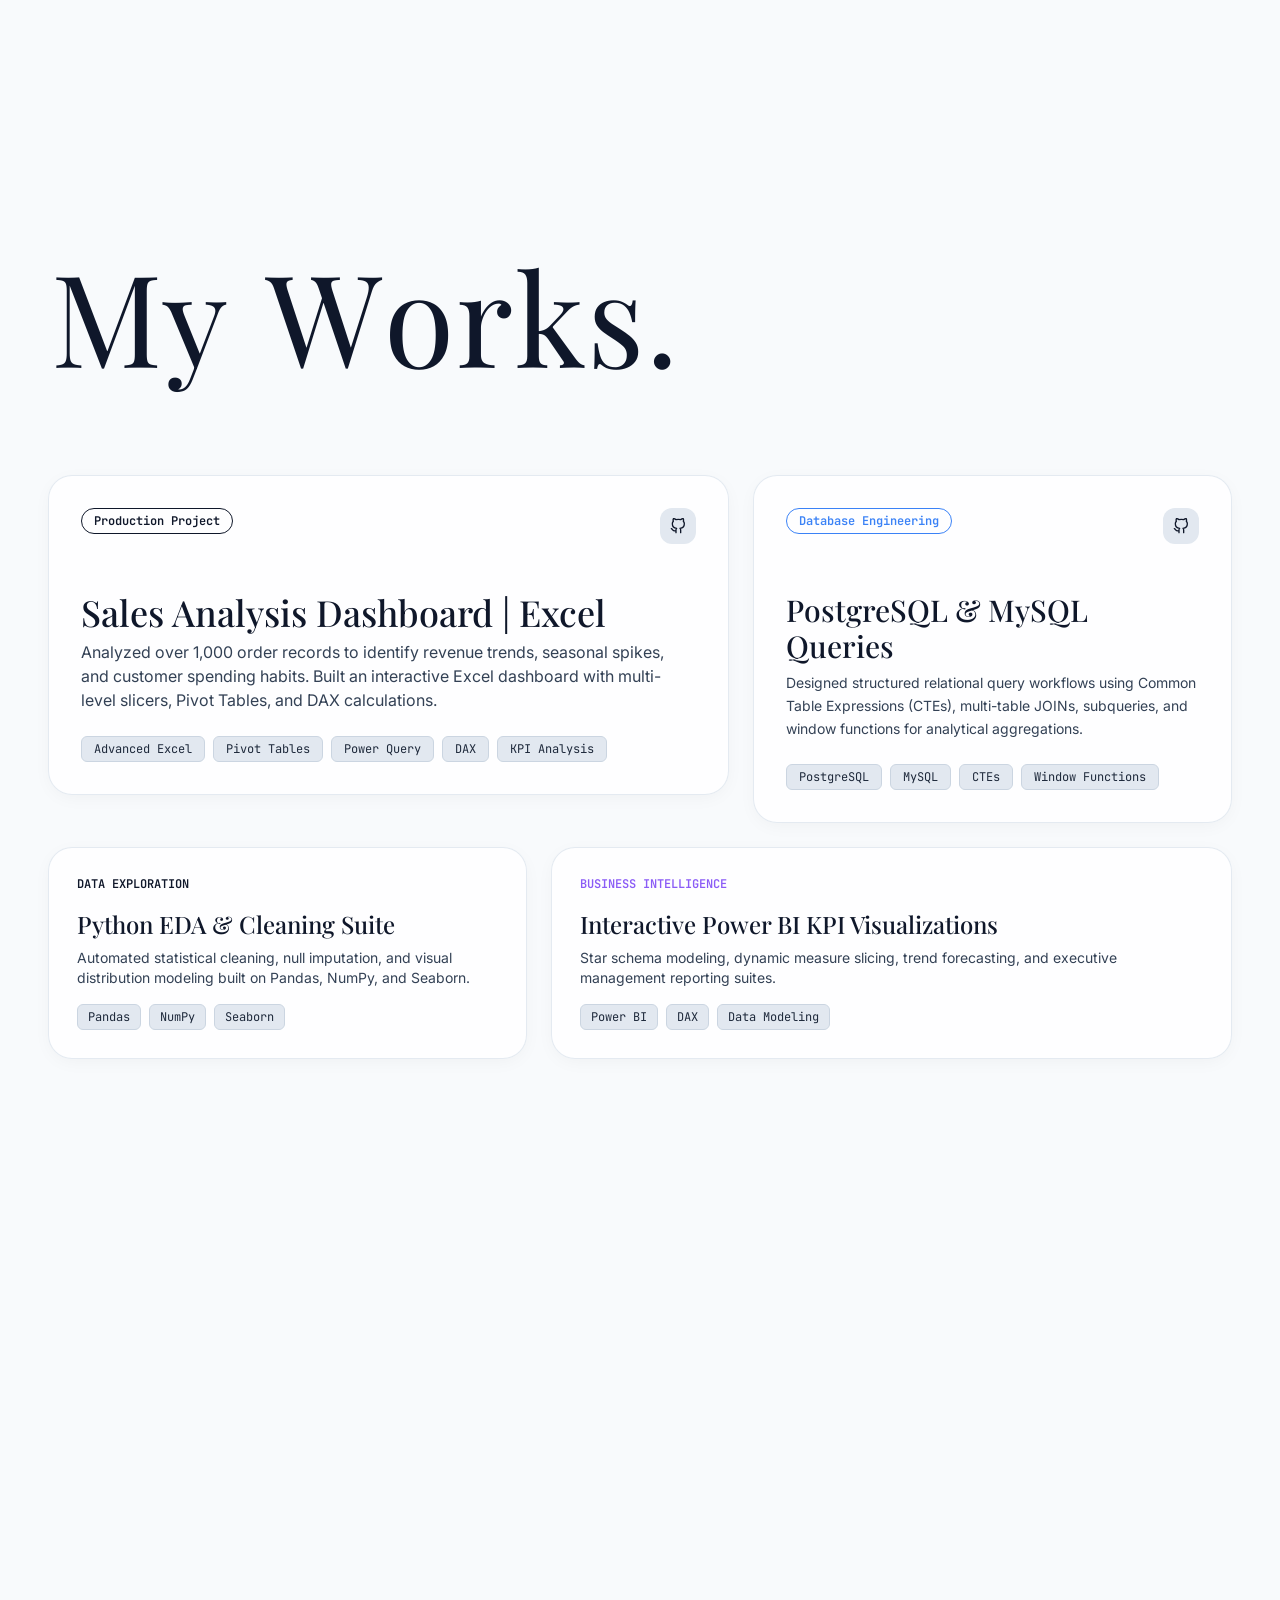
==== commit 07cd6230: "Comprehensive 60 FPS performance upgrade: smooth momentum scroll, render isolation, intersection sle" ====
--- a/index.html
+++ b/index.html
@@ -40,6 +40,8 @@
   <script src="assets/js/liquid-chrome.js" defer></script>
   <script src="assets/js/bell-toggle.js" defer></script>
   <script src="assets/js/hold-button.js" defer></script>
+  <script src="assets/js/smooth-scroll.js" defer></script>
+  <script src="assets/js/perf-monitor.js" defer></script>
 
   <!-- Instant Theme Detection Script (Prevents Theme Flash) -->
   <script>
@@ -488,15 +490,70 @@
       animation: flicker 4.5s infinite;
     }
 
-    /* Scroll reveal transitions */
+    /* ========================================================================= */
+    /* 60 FPS GPU PERFORMANCE & HARDWARE ACCELERATION RULES                      */
+    /* ========================================================================= */
+    
+    /* Hardware-composite Fixed Navigation */
+    #navbar {
+      transform: translateZ(0);
+      -webkit-transform: translateZ(0);
+      backface-visibility: hidden;
+    }
+
+    /* Section Render Isolation: Skips offscreen layout and paint */
+    #myskills,
+    #projects,
+    #profile,
+    #experience,
+    #contact {
+      content-visibility: auto;
+      contain-intrinsic-size: 850px;
+    }
+
+    /* Bento Card Layout Containment */
+    .bento-card {
+      contain: layout paint;
+      transform: translateZ(0);
+      -webkit-transform: translateZ(0);
+      backface-visibility: hidden;
+    }
+
+    /* Hardware-Accelerated Scroll Reveals with Release after Animation */
     .reveal-item {
       opacity: 0;
-      transform: translateY(30px);
-      transition: opacity 0.7s cubic-bezier(0.16, 1, 0.3, 1), transform 0.7s cubic-bezier(0.16, 1, 0.3, 1);
+      transform: translate3d(0, 24px, 0);
+      transition: opacity 0.55s cubic-bezier(0.22, 1, 0.36, 1), transform 0.55s cubic-bezier(0.22, 1, 0.36, 1);
+      will-change: opacity, transform;
+      backface-visibility: hidden;
     }
     .reveal-item.revealed {
       opacity: 1;
-      transform: translateY(0);
+      transform: translate3d(0, 0, 0);
+      will-change: auto;
+    }
+
+    /* Prefers-reduced-motion Accessibility Fallback */
+    @media (prefers-reduced-motion: reduce) {
+      *, ::before, ::after {
+        animation-duration: 0.01ms !important;
+        animation-iteration-count: 1 !important;
+        transition-duration: 0.01ms !important;
+        scroll-behavior: auto !important;
+      }
+      .reveal-item {
+        opacity: 1 !important;
+        transform: none !important;
+        transition: none !important;
+        will-change: auto !important;
+      }
+      .staggered-segment {
+        transition: none !important;
+        transform: none !important;
+        opacity: 1 !important;
+        filter: none !important;
+        will-change: auto !important;
+      }
     }
 
     /* Hide scrollbar */
@@ -1486,8 +1543,9 @@
     document.addEventListener('DOMContentLoaded', function() {
       // 1. React Bits GlowCursor initialized via assets/js/glow-cursor.js
 
-      // 2. Typewriter Effect
+      // 2. Typewriter Effect (Intersection-aware for zero offscreen CPU usage)
       const typewriterEl = document.getElementById('typewriter-text');
+      const heroSec = document.getElementById('hero');
       if (typewriterEl) {
         const phrases = [
           'SQL • PostgreSQL • MySQL',
@@ -1499,8 +1557,11 @@
         let phraseIndex = 0;
         let charIndex = 0;
         let isDeleting = false;
+        let typeTimer = null;
+        let isHeroVisible = true;
 
         function type() {
+          if (!isHeroVisible) return;
           const currentPhrase = phrases[phraseIndex];
           if (isDeleting) {
             typewriterEl.textContent = currentPhrase.substring(0, charIndex - 1);
@@ -1521,9 +1582,22 @@
             typingSpeed = 300;
           }
 
-          setTimeout(type, typingSpeed);
+          typeTimer = setTimeout(type, typingSpeed);
         }
-        type();
+
+        if ('IntersectionObserver' in window && heroSec) {
+          const typeObserver = new IntersectionObserver((entries) => {
+            const entry = entries[0];
+            isHeroVisible = Boolean(entry && entry.isIntersecting);
+            clearTimeout(typeTimer);
+            if (isHeroVisible) {
+              typeTimer = setTimeout(type, 150);
+            }
+          }, { threshold: 0.05 });
+          typeObserver.observe(heroSec);
+        } else {
+          type();
+        }
       }
 
       // 3. Scroll Reveal Observer
--- a/assets/css/staggered-text.css
+++ b/assets/css/staggered-text.css
@@ -26,9 +26,9 @@
 
 .staggered-segment {
   display: inline-block;
-  will-change: transform, opacity, filter;
+  will-change: transform, opacity;
   transition-property: transform, opacity, filter;
-  transition-timing-function: cubic-bezier(0.16, 1, 0.3, 1);
+  transition-timing-function: cubic-bezier(0.22, 1, 0.36, 1);
   transform-origin: 50% 100%;
   backface-visibility: hidden;
   -webkit-font-smoothing: antialiased;
@@ -63,7 +63,8 @@
 .staggered-segment.is-visible {
   transform: translate3d(0, 0, 0) !important;
   opacity: 1 !important;
-  filter: blur(0px) !important;
+  filter: none !important;
+  will-change: auto;
   pointer-events: auto;
 }
 
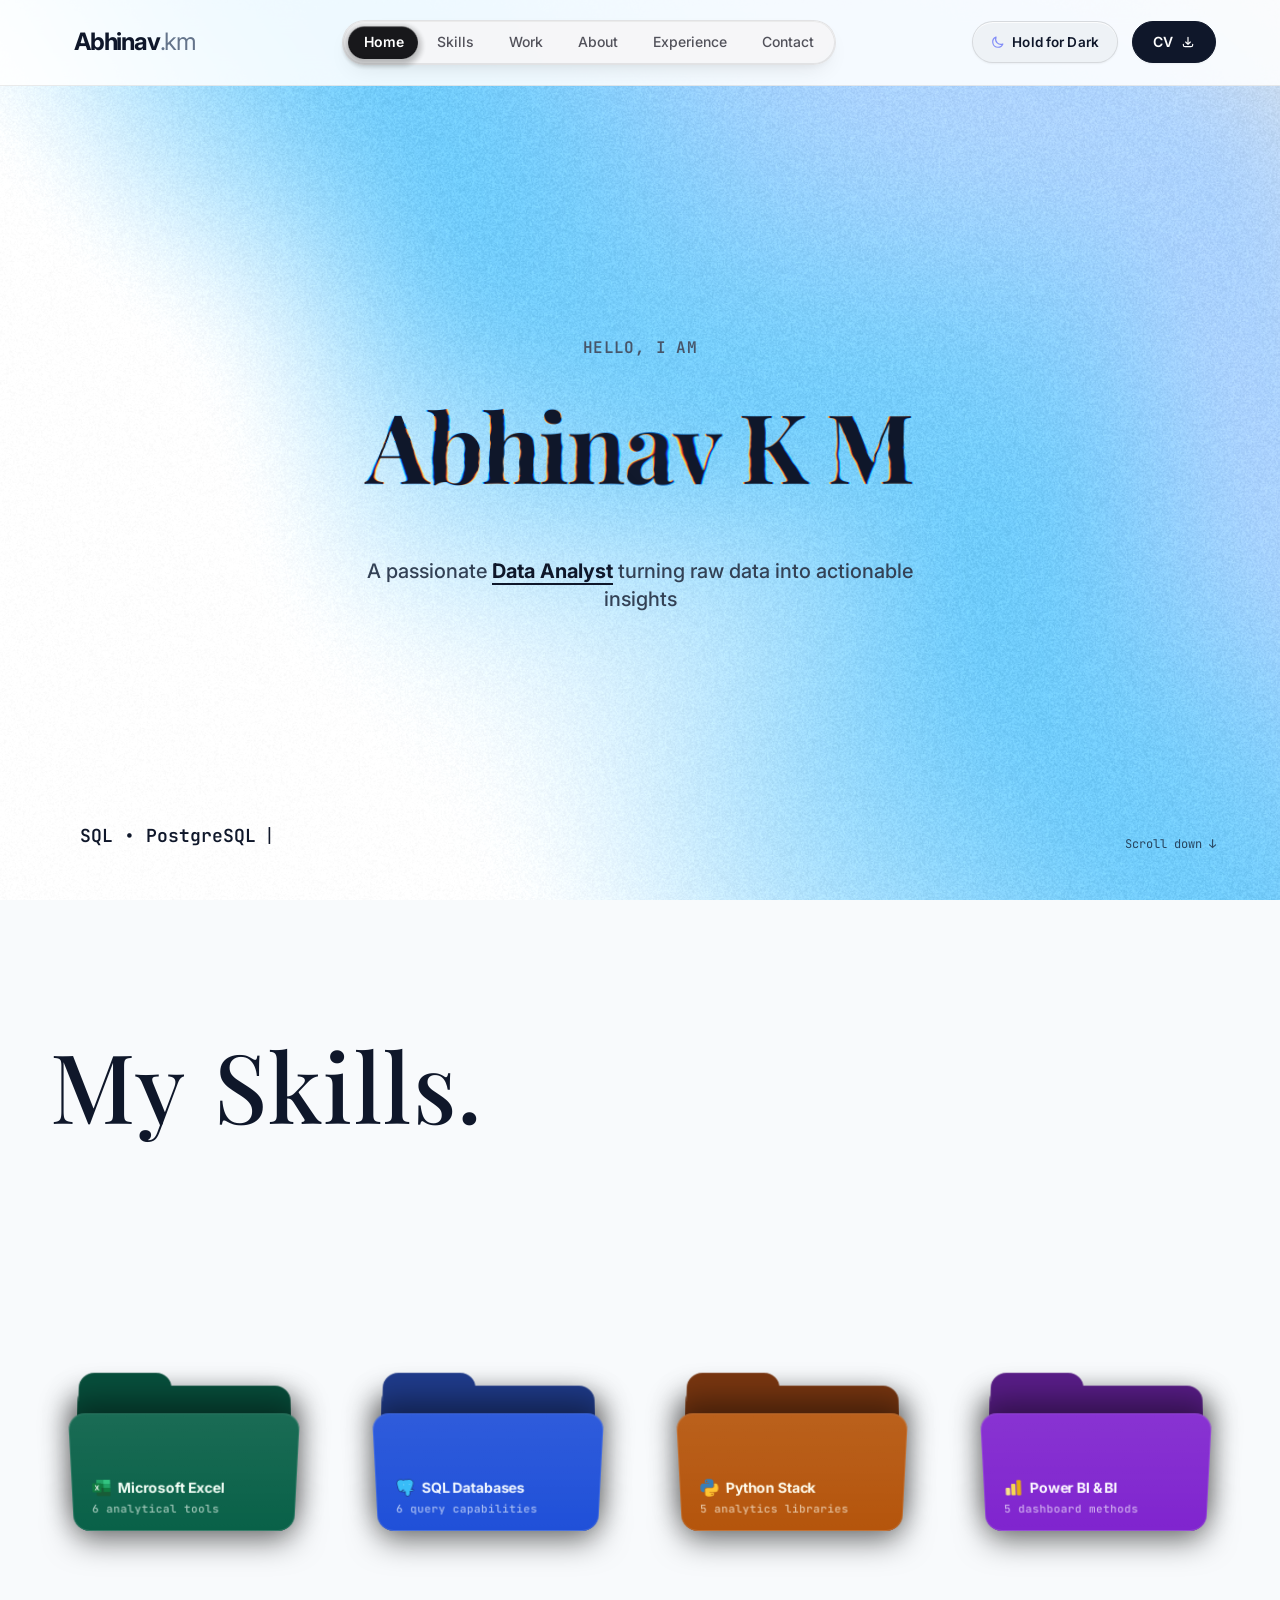
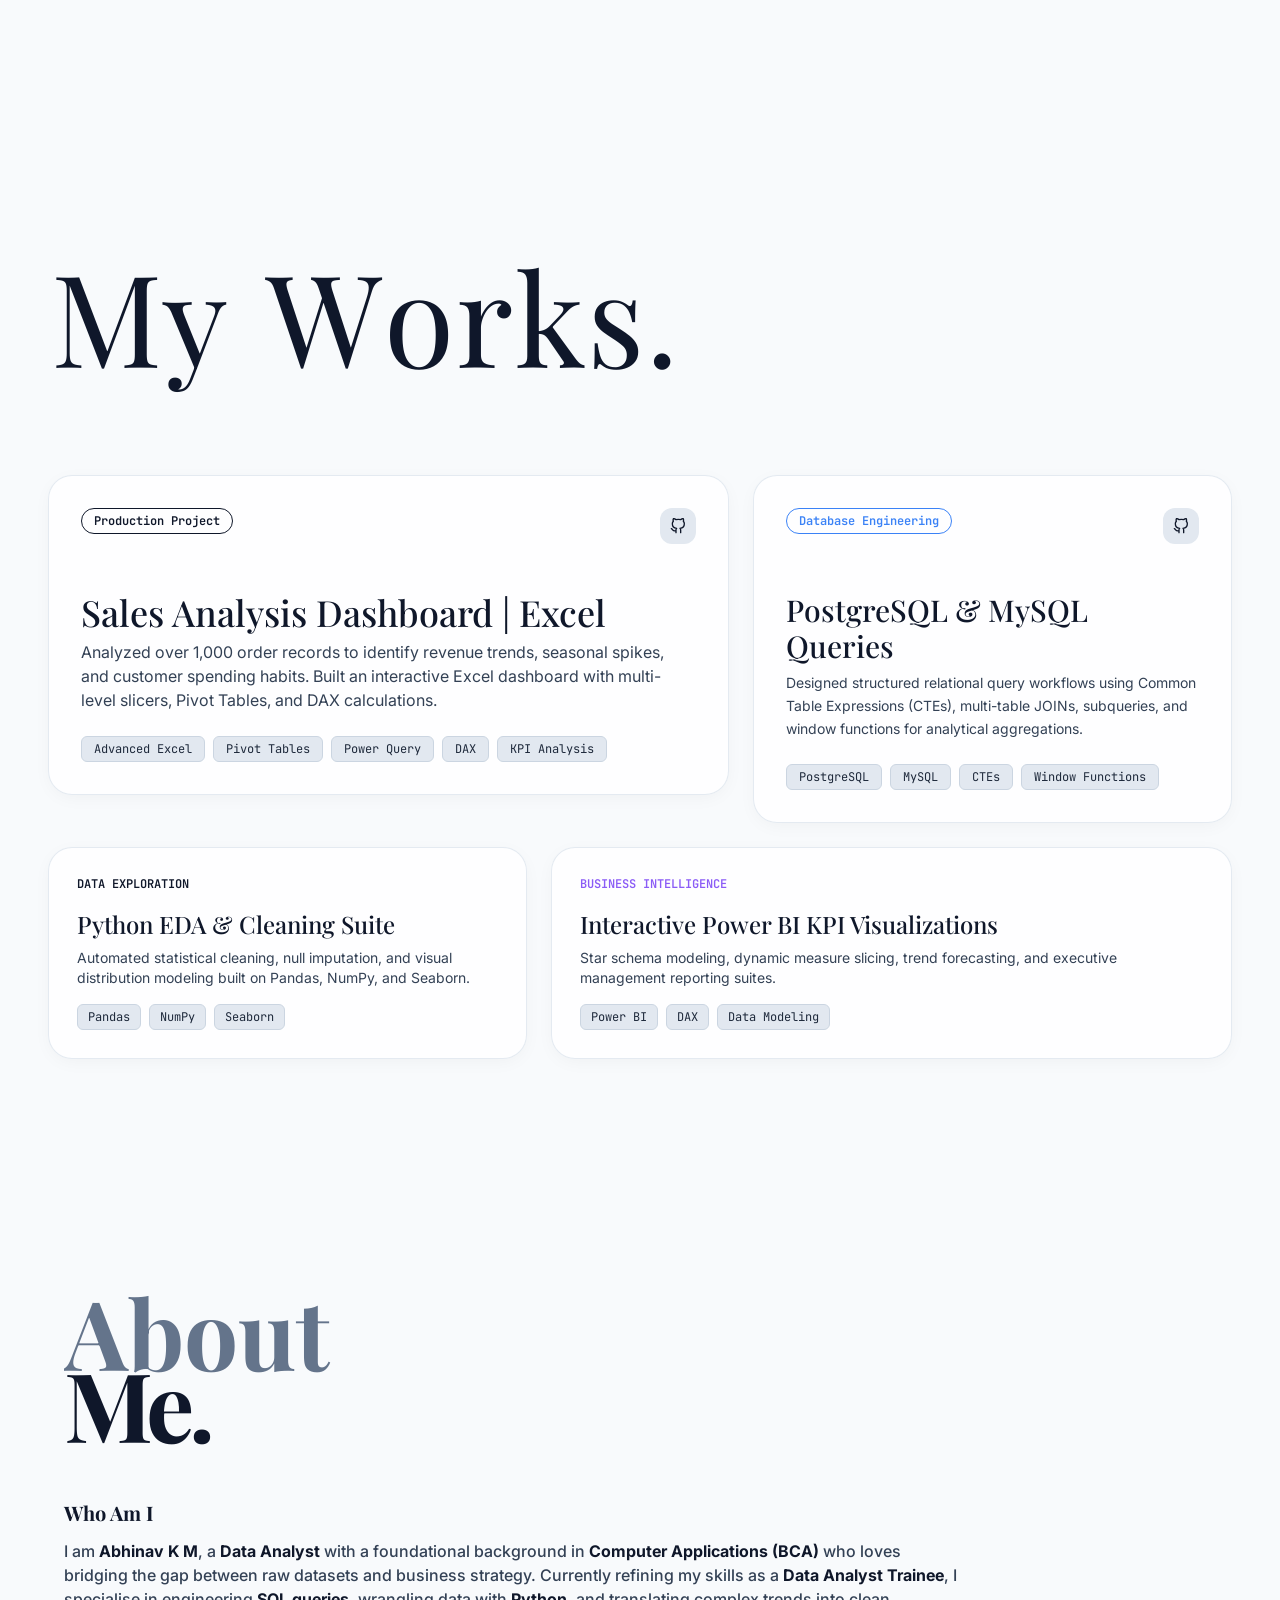
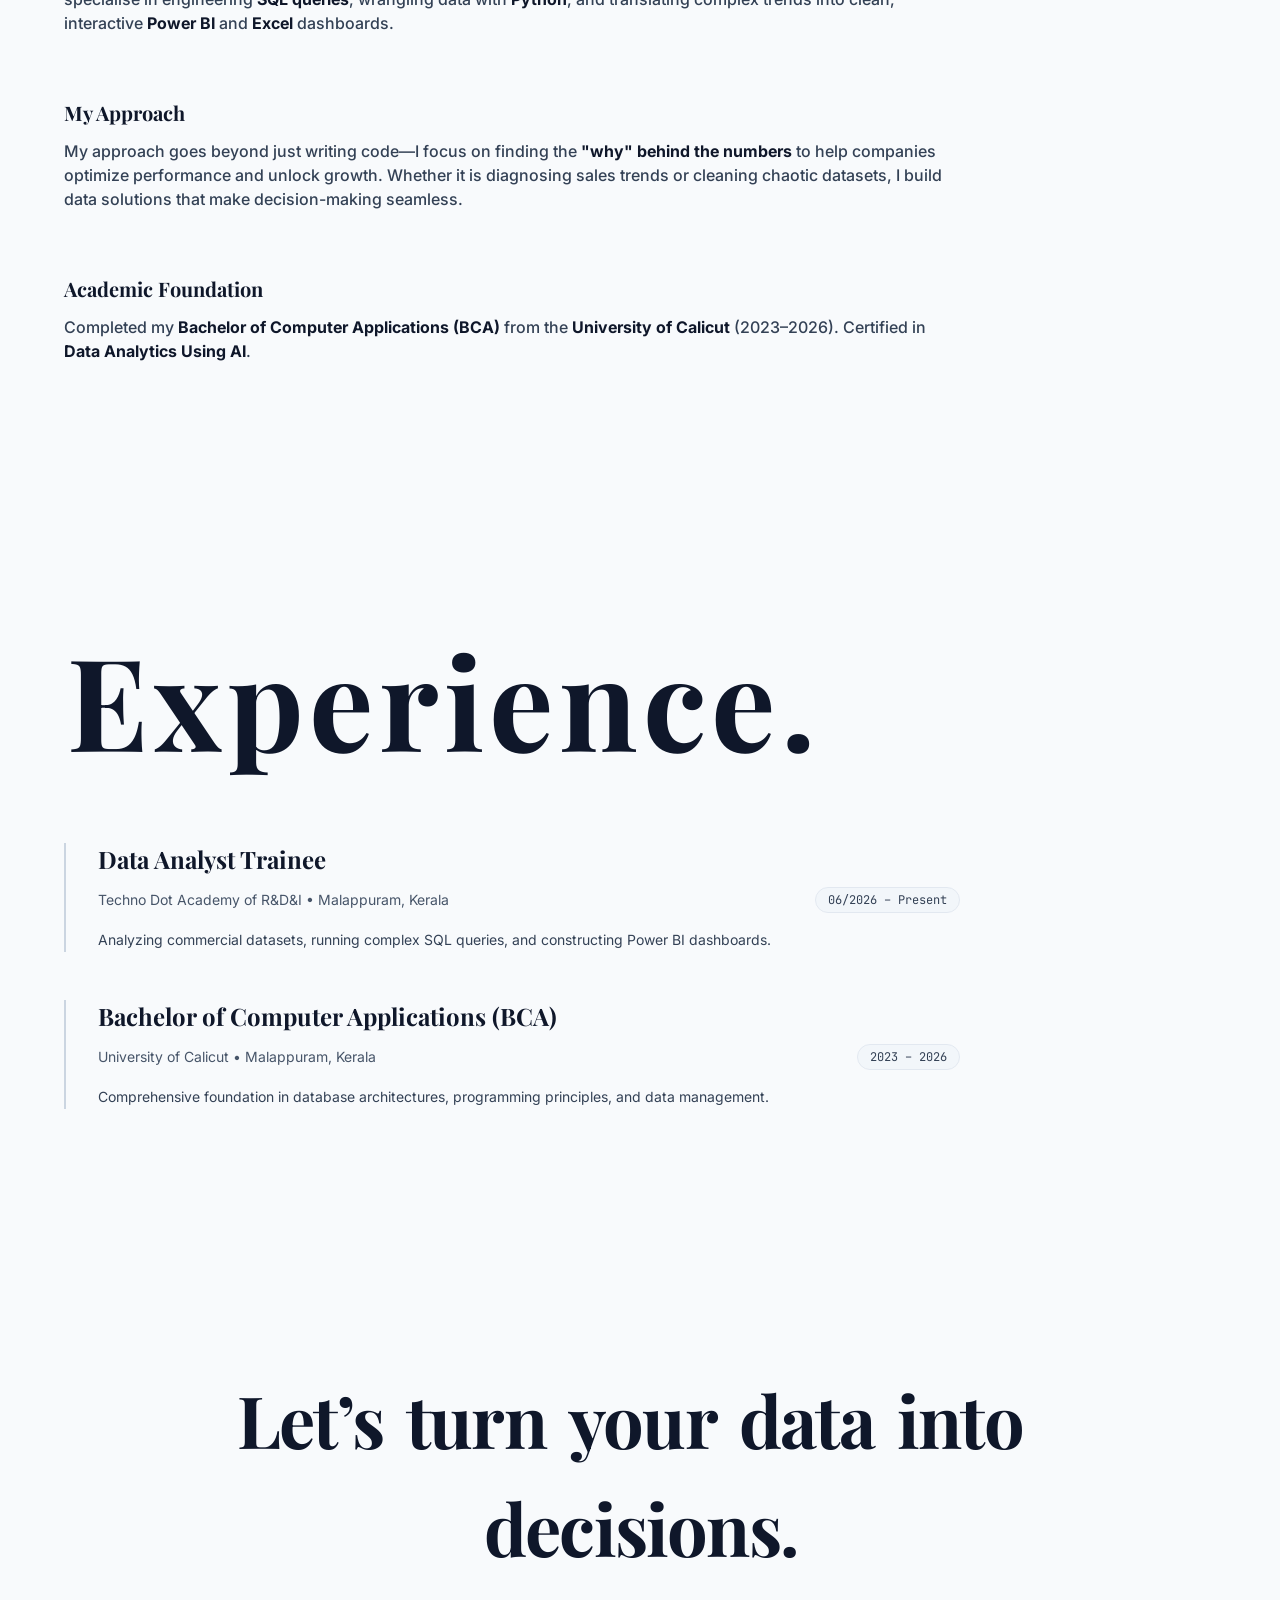
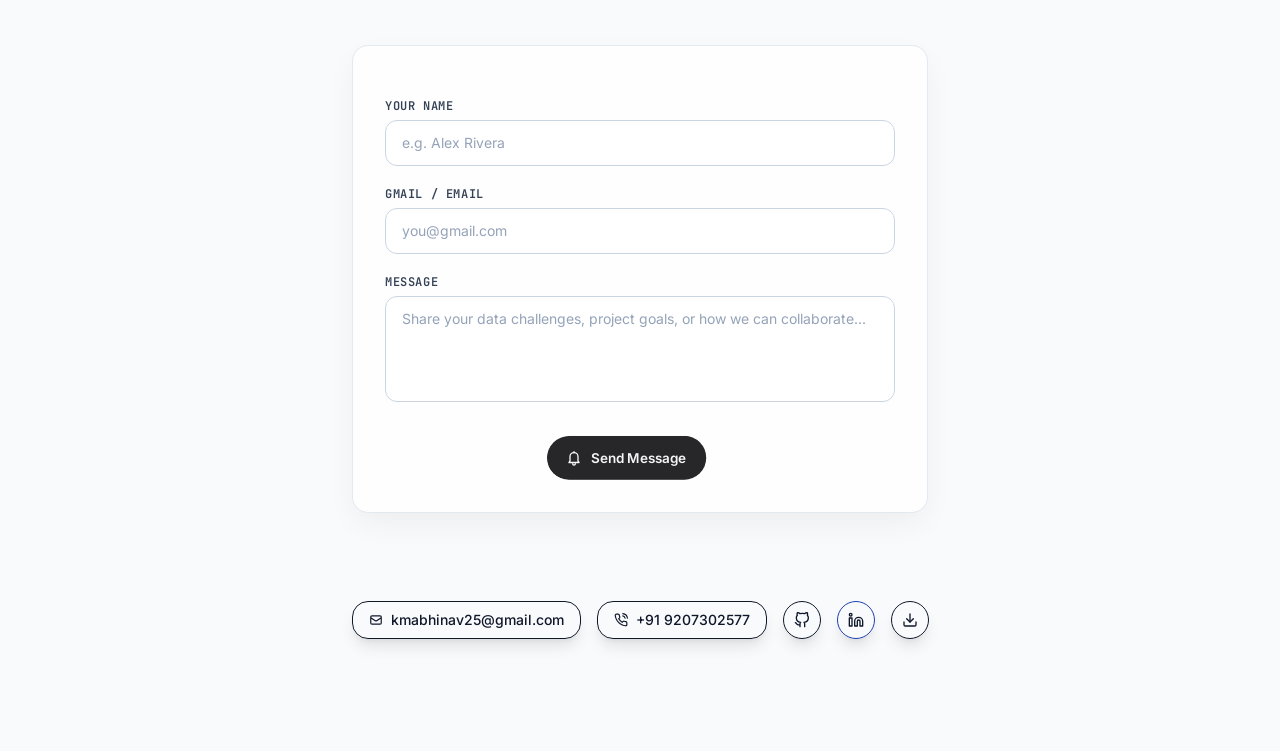
==== commit 4e89a0ee: "Revert "Comprehensive 60 FPS performance upgrade: smooth momentum scroll, render isolation, intersec" ====
--- a/index.html
+++ b/index.html
@@ -40,8 +40,6 @@
   <script src="assets/js/liquid-chrome.js" defer></script>
   <script src="assets/js/bell-toggle.js" defer></script>
   <script src="assets/js/hold-button.js" defer></script>
-  <script src="assets/js/smooth-scroll.js" defer></script>
-  <script src="assets/js/perf-monitor.js" defer></script>
 
   <!-- Instant Theme Detection Script (Prevents Theme Flash) -->
   <script>
@@ -490,70 +488,15 @@
       animation: flicker 4.5s infinite;
     }
 
-    /* ========================================================================= */
-    /* 60 FPS GPU PERFORMANCE & HARDWARE ACCELERATION RULES                      */
-    /* ========================================================================= */
-    
-    /* Hardware-composite Fixed Navigation */
-    #navbar {
-      transform: translateZ(0);
-      -webkit-transform: translateZ(0);
-      backface-visibility: hidden;
-    }
-
-    /* Section Render Isolation: Skips offscreen layout and paint */
-    #myskills,
-    #projects,
-    #profile,
-    #experience,
-    #contact {
-      content-visibility: auto;
-      contain-intrinsic-size: 850px;
-    }
-
-    /* Bento Card Layout Containment */
-    .bento-card {
-      contain: layout paint;
-      transform: translateZ(0);
-      -webkit-transform: translateZ(0);
-      backface-visibility: hidden;
-    }
-
-    /* Hardware-Accelerated Scroll Reveals with Release after Animation */
+    /* Scroll reveal transitions */
     .reveal-item {
       opacity: 0;
-      transform: translate3d(0, 24px, 0);
-      transition: opacity 0.55s cubic-bezier(0.22, 1, 0.36, 1), transform 0.55s cubic-bezier(0.22, 1, 0.36, 1);
-      will-change: opacity, transform;
-      backface-visibility: hidden;
+      transform: translateY(30px);
+      transition: opacity 0.7s cubic-bezier(0.16, 1, 0.3, 1), transform 0.7s cubic-bezier(0.16, 1, 0.3, 1);
     }
     .reveal-item.revealed {
       opacity: 1;
-      transform: translate3d(0, 0, 0);
-      will-change: auto;
-    }
-
-    /* Prefers-reduced-motion Accessibility Fallback */
-    @media (prefers-reduced-motion: reduce) {
-      *, ::before, ::after {
-        animation-duration: 0.01ms !important;
-        animation-iteration-count: 1 !important;
-        transition-duration: 0.01ms !important;
-        scroll-behavior: auto !important;
-      }
-      .reveal-item {
-        opacity: 1 !important;
-        transform: none !important;
-        transition: none !important;
-        will-change: auto !important;
-      }
-      .staggered-segment {
-        transition: none !important;
-        transform: none !important;
-        opacity: 1 !important;
-        filter: none !important;
-        will-change: auto !important;
-      }
+      transform: translateY(0);
     }
 
     /* Hide scrollbar */
@@ -1543,9 +1486,8 @@
     document.addEventListener('DOMContentLoaded', function() {
       // 1. React Bits GlowCursor initialized via assets/js/glow-cursor.js
 
-      // 2. Typewriter Effect (Intersection-aware for zero offscreen CPU usage)
+      // 2. Typewriter Effect
       const typewriterEl = document.getElementById('typewriter-text');
-      const heroSec = document.getElementById('hero');
       if (typewriterEl) {
         const phrases = [
           'SQL • PostgreSQL • MySQL',
@@ -1557,11 +1499,8 @@
         let phraseIndex = 0;
         let charIndex = 0;
         let isDeleting = false;
-        let typeTimer = null;
-        let isHeroVisible = true;
 
         function type() {
-          if (!isHeroVisible) return;
           const currentPhrase = phrases[phraseIndex];
           if (isDeleting) {
             typewriterEl.textContent = currentPhrase.substring(0, charIndex - 1);
@@ -1582,22 +1521,9 @@
             typingSpeed = 300;
           }
 
-          typeTimer = setTimeout(type, typingSpeed);
+          setTimeout(type, typingSpeed);
         }
-
-        if ('IntersectionObserver' in window && heroSec) {
-          const typeObserver = new IntersectionObserver((entries) => {
-            const entry = entries[0];
-            isHeroVisible = Boolean(entry && entry.isIntersecting);
-            clearTimeout(typeTimer);
-            if (isHeroVisible) {
-              typeTimer = setTimeout(type, 150);
-            }
-          }, { threshold: 0.05 });
-          typeObserver.observe(heroSec);
-        } else {
-          type();
-        }
+        type();
       }
 
       // 3. Scroll Reveal Observer
--- a/assets/css/staggered-text.css
+++ b/assets/css/staggered-text.css
@@ -26,9 +26,9 @@
 
 .staggered-segment {
   display: inline-block;
-  will-change: transform, opacity;
+  will-change: transform, opacity, filter;
   transition-property: transform, opacity, filter;
-  transition-timing-function: cubic-bezier(0.22, 1, 0.36, 1);
+  transition-timing-function: cubic-bezier(0.16, 1, 0.3, 1);
   transform-origin: 50% 100%;
   backface-visibility: hidden;
   -webkit-font-smoothing: antialiased;
@@ -63,8 +63,7 @@
 .staggered-segment.is-visible {
   transform: translate3d(0, 0, 0) !important;
   opacity: 1 !important;
-  filter: none !important;
-  will-change: auto;
+  filter: blur(0px) !important;
   pointer-events: auto;
 }
 
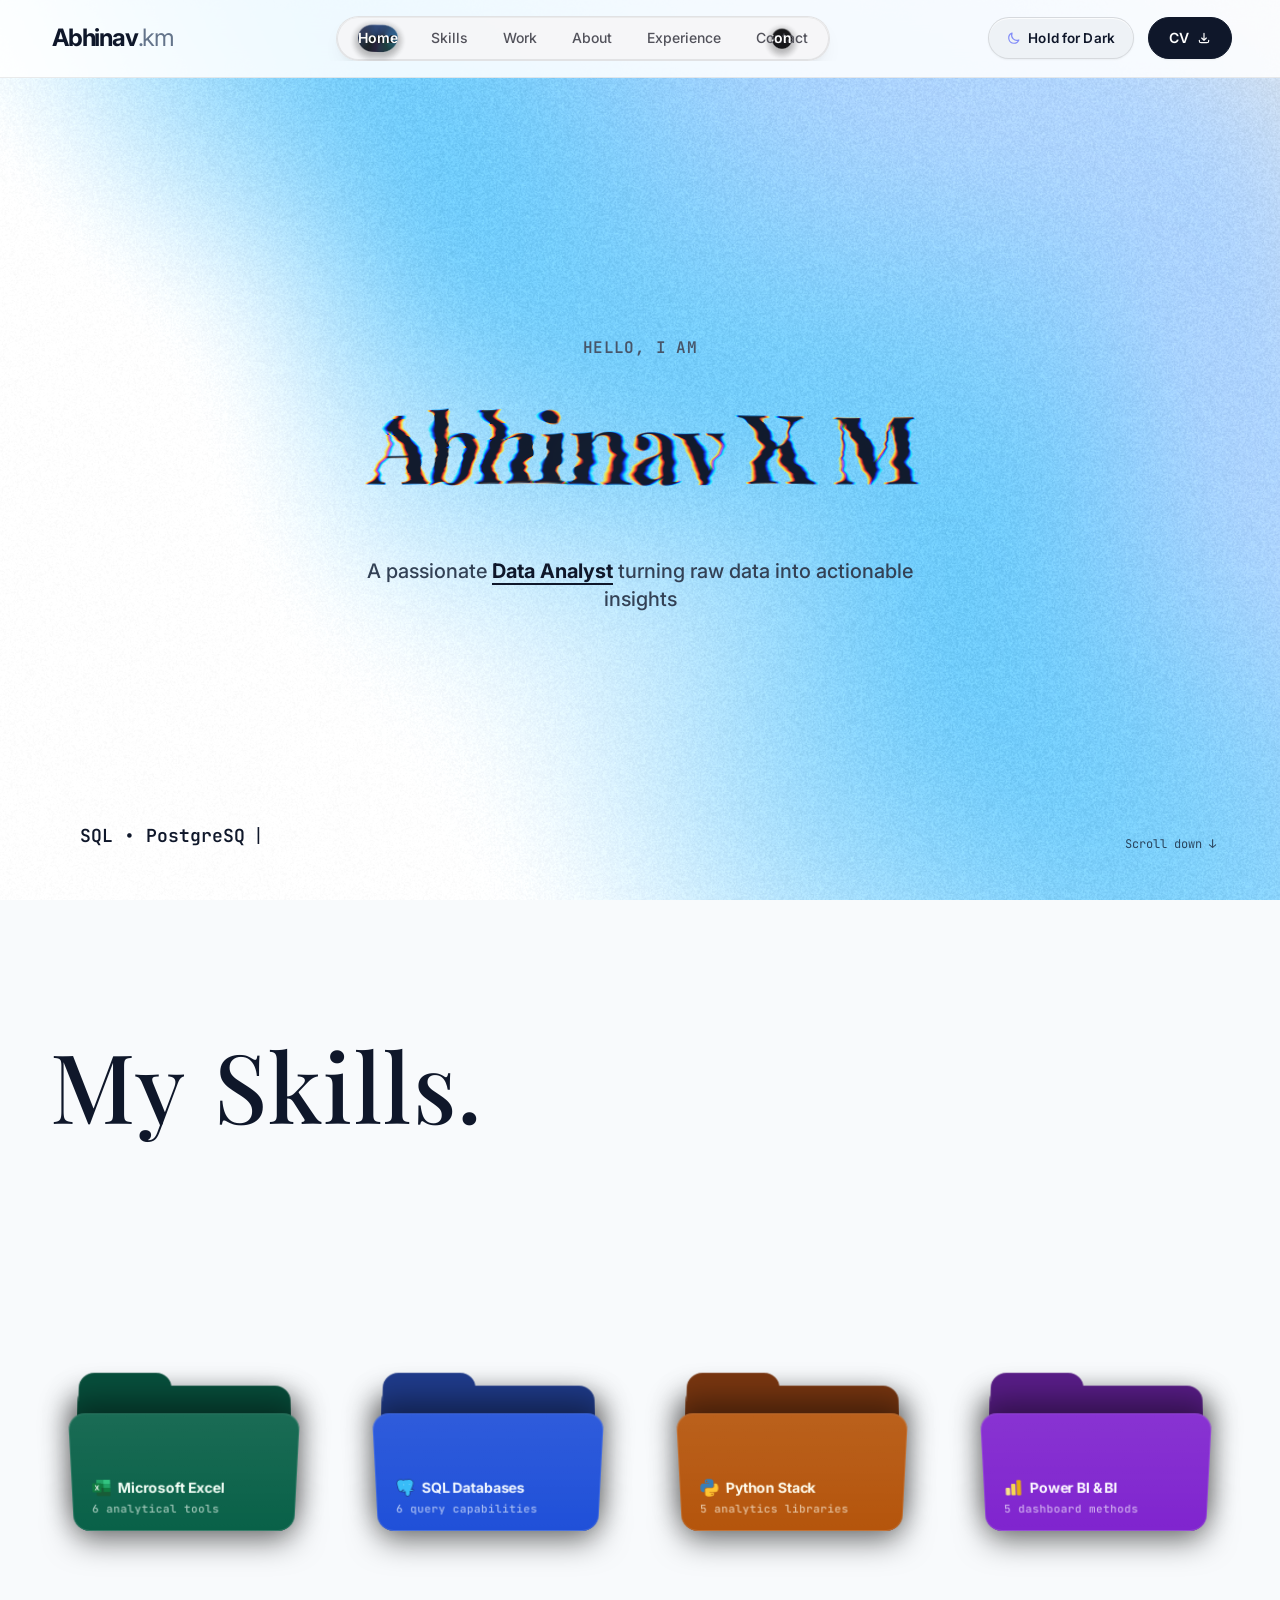
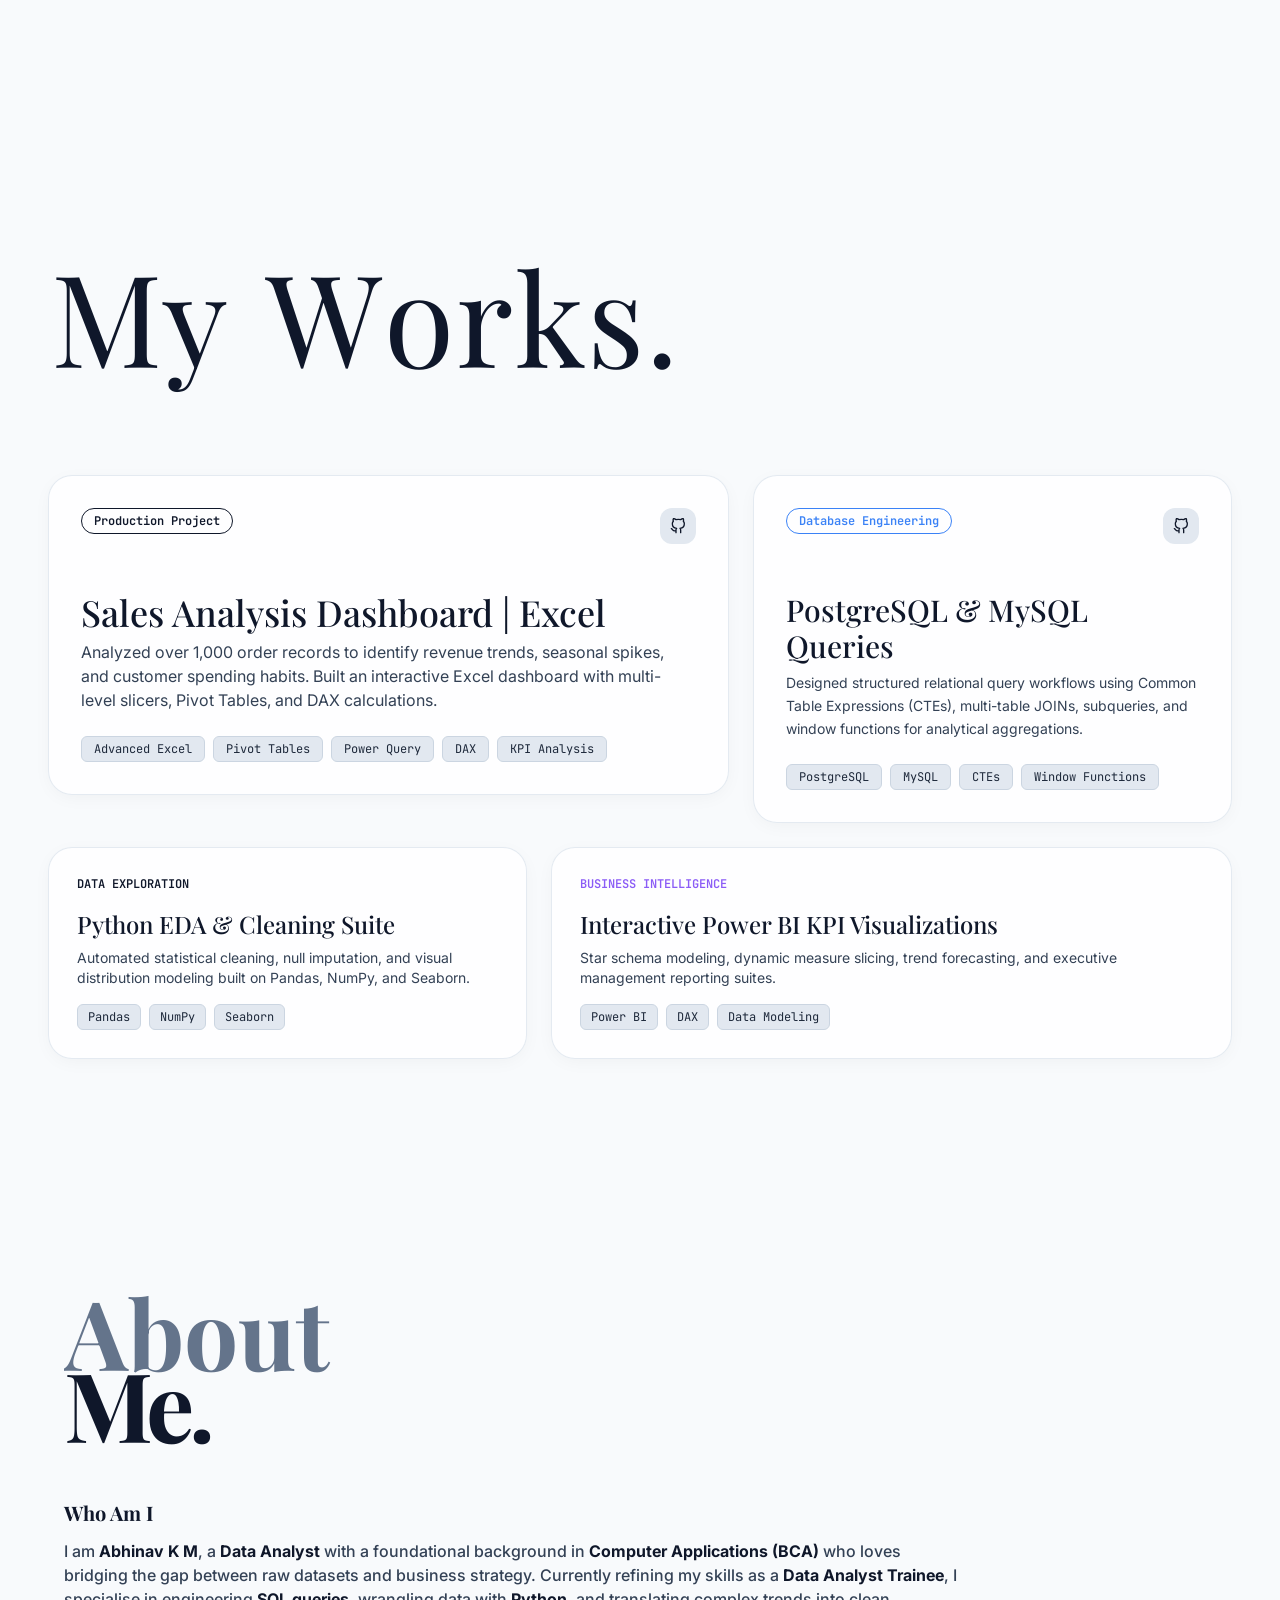
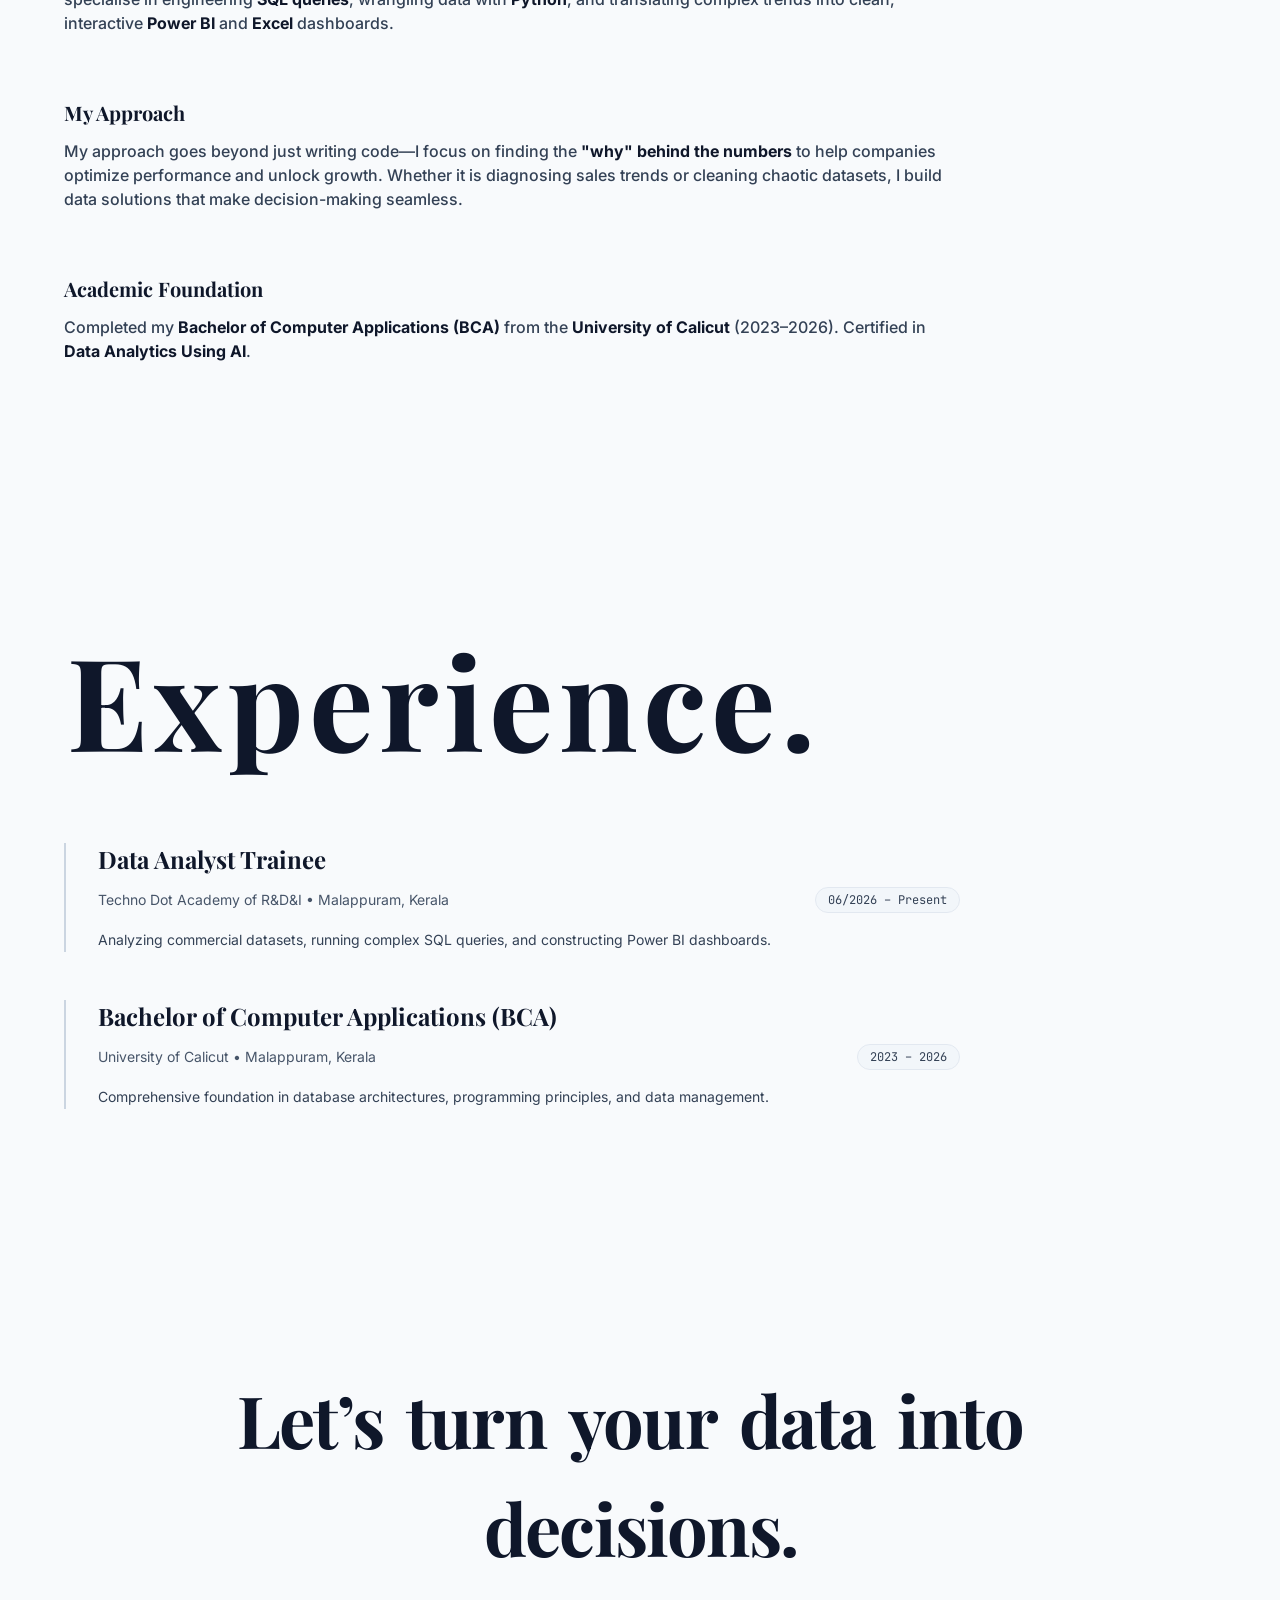
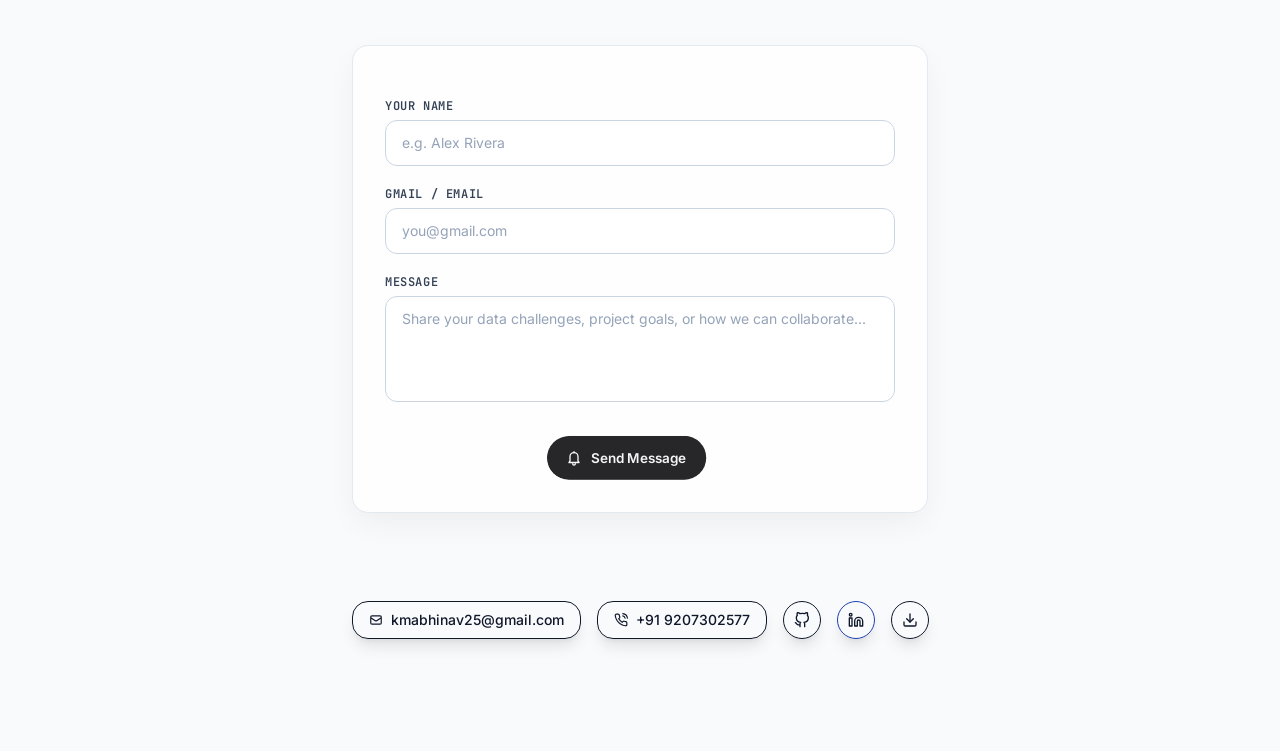
==== commit 121add99: "Make navbar and GooeyNav fully responsive on mobile so Contact and all links are visible" ====
--- a/index.html
+++ b/index.html
@@ -813,25 +813,33 @@
   <!-- ========================================================================= -->
   <!-- 2. MINIMAL FIXED NAVIGATION (React Bits GooeyNav WebGL2 Liquid Navigation)-->
   <!-- ========================================================================= -->
-  <header id="navbar" class="fixed top-0 left-0 w-full flex justify-between items-center py-4 sm:py-4.5 md:py-5 px-6 sm:px-10 md:px-16 z-40 select-none">
-    <!-- Brand / Home link -->
-    <a href="#hero" class="text-lg sm:text-xl md:text-2xl tracking-tighter font-bold px-2.5 py-1.5 flex items-center">
-      <span class="brand-text">Abhinav</span><span class="brand-sub font-normal">.km</span>
-    </a>
-
-    <!-- React Bits GooeyNav Interactive Liquid Navigation -->
-    <div id="gooey-nav-root" class="flex justify-center flex-1 max-w-2xl px-2"></div>
-
-    <!-- Right Controls: Theme Toggle & CV Action Link -->
-    <div class="flex items-center gap-2 sm:gap-3.5">
-      <!-- React Bits HoldButton Theme Controller Root -->
-      <div id="theme-hold-root" class="flex items-center"></div>
-
-      <!-- CV Action Link -->
-      <a href="https://drive.google.com/file/d/1OkKjk7z9MdCexpCY57LlAkbwtGp0alJ0/view?usp=sharing" target="_blank" rel="noopener noreferrer" class="cv-btn hidden sm:inline-flex items-center gap-2 px-5 py-2.5 rounded-full text-xs sm:text-sm font-semibold shadow-sm">
-        <span>CV</span>
-        <svg class="w-3.5 h-3.5" fill="none" stroke="currentColor" viewBox="0 0 24 24"><path stroke-linecap="round" stroke-linejoin="round" stroke-width="2" d="M4 16v1a3 3 0 003 3h10a3 3 0 003-3v-1m-4-4l-4 4m0 0l-4-4m4 4V4"/></svg>
-      </a>
+  <header id="navbar" class="fixed top-0 left-0 w-full z-40 select-none py-2 sm:py-3 md:py-4 px-3 sm:px-6 md:px-12 transition-colors duration-300">
+    <div class="w-full flex flex-col md:flex-row md:justify-between md:items-center gap-1.5 sm:gap-2 md:gap-4 max-w-7xl mx-auto">
+      <!-- Top Row on Mobile: Brand on Left, Theme Toggle on Right -->
+      <div class="w-full md:w-auto flex justify-between items-center px-1">
+        <a href="#hero" class="text-lg sm:text-xl md:text-2xl tracking-tighter font-bold flex items-center">
+          <span class="brand-text">Abhinav</span><span class="brand-sub font-normal">.km</span>
+        </a>
+        <!-- Mobile Controls (Theme Toggle) -->
+        <div class="flex md:hidden items-center gap-2">
+          <div id="theme-hold-mobile" class="flex items-center"></div>
+        </div>
+      </div>
+
+      <!-- React Bits GooeyNav Interactive Liquid Navigation: Full width centered on mobile, flex-1 max-w-2xl on desktop -->
+      <div id="gooey-nav-root" class="w-full md:flex-1 md:max-w-2xl flex justify-center px-0 sm:px-1 overflow-x-auto hide-scrollbar"></div>
+
+      <!-- Desktop Right Controls: Theme Toggle & CV Action Link -->
+      <div class="hidden md:flex items-center gap-2 sm:gap-3.5">
+        <!-- React Bits HoldButton Theme Controller Root -->
+        <div id="theme-hold-root" class="flex items-center"></div>
+
+        <!-- CV Action Link -->
+        <a href="https://drive.google.com/file/d/1OkKjk7z9MdCexpCY57LlAkbwtGp0alJ0/view?usp=sharing" target="_blank" rel="noopener noreferrer" class="cv-btn hidden sm:inline-flex items-center gap-2 px-5 py-2.5 rounded-full text-xs sm:text-sm font-semibold shadow-sm">
+          <span>CV</span>
+          <svg class="w-3.5 h-3.5" fill="none" stroke="currentColor" viewBox="0 0 24 24"><path stroke-linecap="round" stroke-linejoin="round" stroke-width="2" d="M4 16v1a3 3 0 003 3h10a3 3 0 003-3v-1m-4-4l-4 4m0 0l-4-4m4 4V4"/></svg>
+        </a>
+      </div>
     </div>
   </header>
 
@@ -1551,25 +1559,25 @@
       (function initThemeToggle() {
         const STORAGE_KEY = 'portfolio-theme';
         const root = document.documentElement;
-        const container = document.getElementById('theme-hold-root');
 
         const sunSvg = `<svg class="w-3.5 h-3.5 text-amber-400 flex-shrink-0" fill="none" stroke="currentColor" viewBox="0 0 24 24"><path stroke-linecap="round" stroke-linejoin="round" stroke-width="2" d="M12 3v1m0 16v1m9-9h-1M4 12H3m15.364 6.364l-.707-.707M6.343 6.343l-.707-.707m12.728 0l-.707.707M6.343 17.657l-.707.707M16 12a4 4 0 11-8 0 4 4 0 018 0z" /></svg>`;
         const moonSvg = `<svg class="w-3.5 h-3.5 text-indigo-400 flex-shrink-0" fill="none" stroke="currentColor" viewBox="0 0 24 24"><path stroke-linecap="round" stroke-linejoin="round" stroke-width="2" d="M20.354 15.354A9 9 0 018.646 3.646 9.003 9.003 0 0012 21a9.003 9.003 0 008.354-5.646z" /></svg>`;
 
-        let holdBtnInstance = null;
-
-        function getThemeConfig(isDark) {
+        let desktopBtn = null;
+        let mobileBtn = null;
+
+        function getThemeConfig(isDark, isMobile = false) {
           if (isDark) {
             return {
-              children: '<span class="hidden sm:inline">Hold for </span>Light',
-              doneLabel: 'Light Mode!',
+              children: isMobile ? 'Light' : '<span class="hidden sm:inline">Hold for </span>Light',
+              doneLabel: isMobile ? 'Light!' : 'Light Mode!',
               icon: sunSvg,
               doneIcon: sunSvg,
               backgroundColor: '#151b19',
               fillColor: '#f59e0b',
               textColor: '#f1f5f9',
               fillTextColor: '#090d0c',
-              size: 'md',
+              size: isMobile ? 'sm' : 'md',
               radius: 9999,
               fillDirection: 'right',
               holdTime: 1100,
@@ -1582,15 +1590,15 @@
             };
           } else {
             return {
-              children: '<span class="hidden sm:inline">Hold for </span>Dark',
-              doneLabel: 'Dark Mode!',
+              children: isMobile ? 'Dark' : '<span class="hidden sm:inline">Hold for </span>Dark',
+              doneLabel: isMobile ? 'Dark!' : 'Dark Mode!',
               icon: moonSvg,
               doneIcon: moonSvg,
               backgroundColor: '#eef2f6',
               fillColor: '#6366f1',
               textColor: '#0f172a',
               fillTextColor: '#ffffff',
-              size: 'md',
+              size: isMobile ? 'sm' : 'md',
               radius: 9999,
               fillDirection: 'right',
               holdTime: 1100,
@@ -1624,9 +1632,12 @@
             localStorage.setItem(STORAGE_KEY, theme);
           } catch (e) {}
 
-          // Update HoldButton config
-          if (holdBtnInstance) {
-            holdBtnInstance.setProps(getThemeConfig(isDark));
+          // Update HoldButton configs on both desktop and mobile
+          if (desktopBtn) {
+            desktopBtn.setProps(getThemeConfig(isDark, false));
+          }
+          if (mobileBtn) {
+            mobileBtn.setProps(getThemeConfig(isDark, true));
           }
 
           // Dynamically update WarpText headline color
@@ -1647,12 +1658,23 @@
         }
 
         function mountHoldButton() {
-          if (!container || !window.HoldButton) return;
+          if (!window.HoldButton) return;
           const isDark = root.classList.contains('dark');
-          const cfg = getThemeConfig(isDark);
-          cfg.onHold = () => toggleTheme();
-          cfg.onTap = () => toggleTheme();
-          holdBtnInstance = new window.HoldButton(container, cfg);
+          const desktopContainer = document.getElementById('theme-hold-root');
+          const mobileContainer = document.getElementById('theme-hold-mobile');
+
+          if (desktopContainer && !desktopBtn) {
+            const cfg = getThemeConfig(isDark, false);
+            cfg.onHold = () => toggleTheme();
+            cfg.onTap = () => toggleTheme();
+            desktopBtn = new window.HoldButton(desktopContainer, cfg);
+          }
+          if (mobileContainer && !mobileBtn) {
+            const cfgMobile = getThemeConfig(isDark, true);
+            cfgMobile.onHold = () => toggleTheme();
+            cfgMobile.onTap = () => toggleTheme();
+            mobileBtn = new window.HoldButton(mobileContainer, cfgMobile);
+          }
         }
 
         if (window.HoldButton) {
--- a/assets/css/gooey-nav.css
+++ b/assets/css/gooey-nav.css
@@ -172,13 +172,58 @@
   }
 }
 
-/* Mobile responsive scroll if tight */
-@media (max-width: 640px) {
+/* Responsive Mobile & Tablet Styles */
+@media (max-width: 1024px) {
+  .gooey-nav {
+    --gn-x: 12px;
+    --gn-font: 12.5px;
+  }
+}
+
+@media (max-width: 768px) {
   .gooey-nav {
     --gn-pad: 3px;
     --gn-gap: 2px;
     --gn-font: 11px;
-    --gn-x: 9px;
+    --gn-x: 7.5px;
     --gn-y: 5px;
-  }
-}
+    max-width: 100%;
+  }
+
+  .gooey-nav__stage {
+    max-width: 100%;
+  }
+
+  .gooey-nav__list {
+    justify-content: center;
+  }
+
+  .gooey-nav__link {
+    padding: 5px 7.5px;
+    font-size: 11px;
+    letter-spacing: -0.01em;
+  }
+}
+
+@media (max-width: 375px) {
+  .gooey-nav {
+    --gn-pad: 2.5px;
+    --gn-gap: 1px;
+    --gn-font: 10px;
+    --gn-x: 5.5px;
+    --gn-y: 4px;
+  }
+
+  .gooey-nav__link {
+    padding: 4px 5.5px;
+    font-size: 10px;
+  }
+}
+
+#gooey-nav-root {
+  -webkit-overflow-scrolling: touch;
+  scrollbar-width: none;
+}
+#gooey-nav-root::-webkit-scrollbar {
+  display: none;
+}
